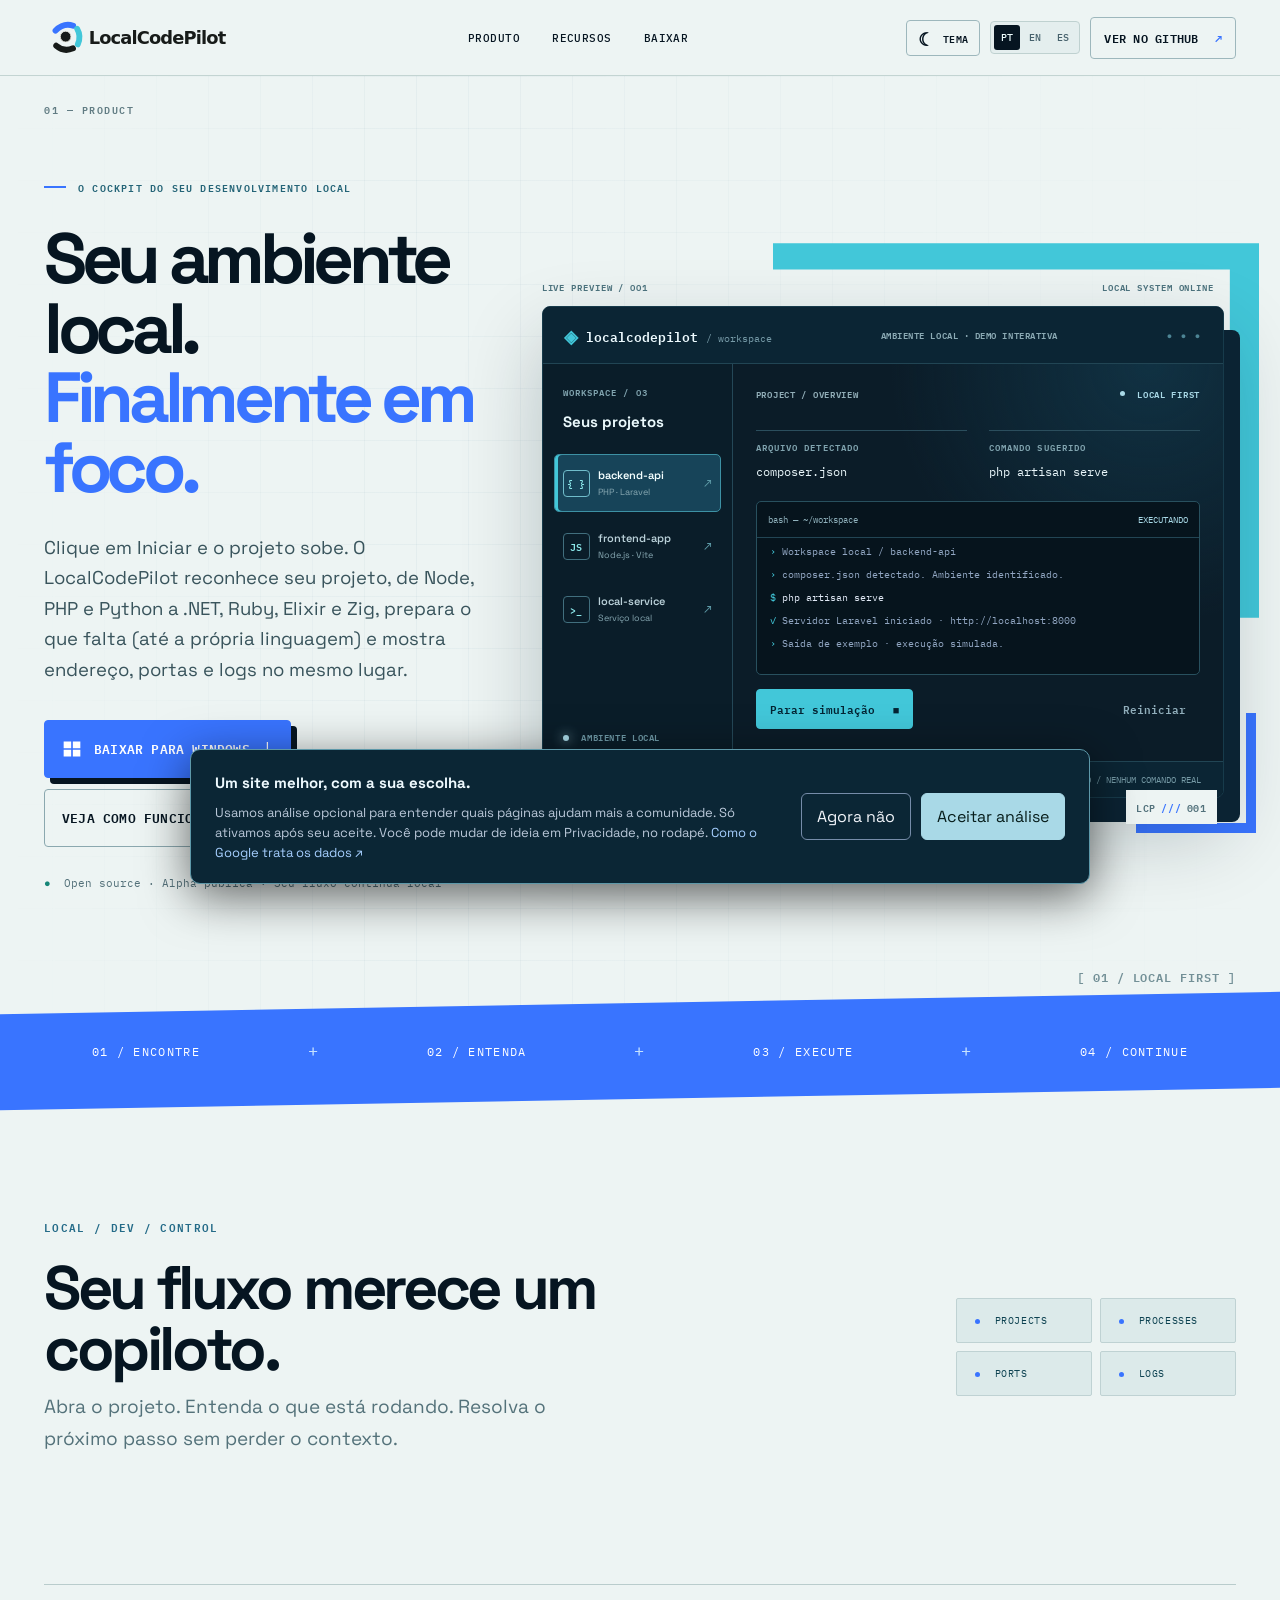
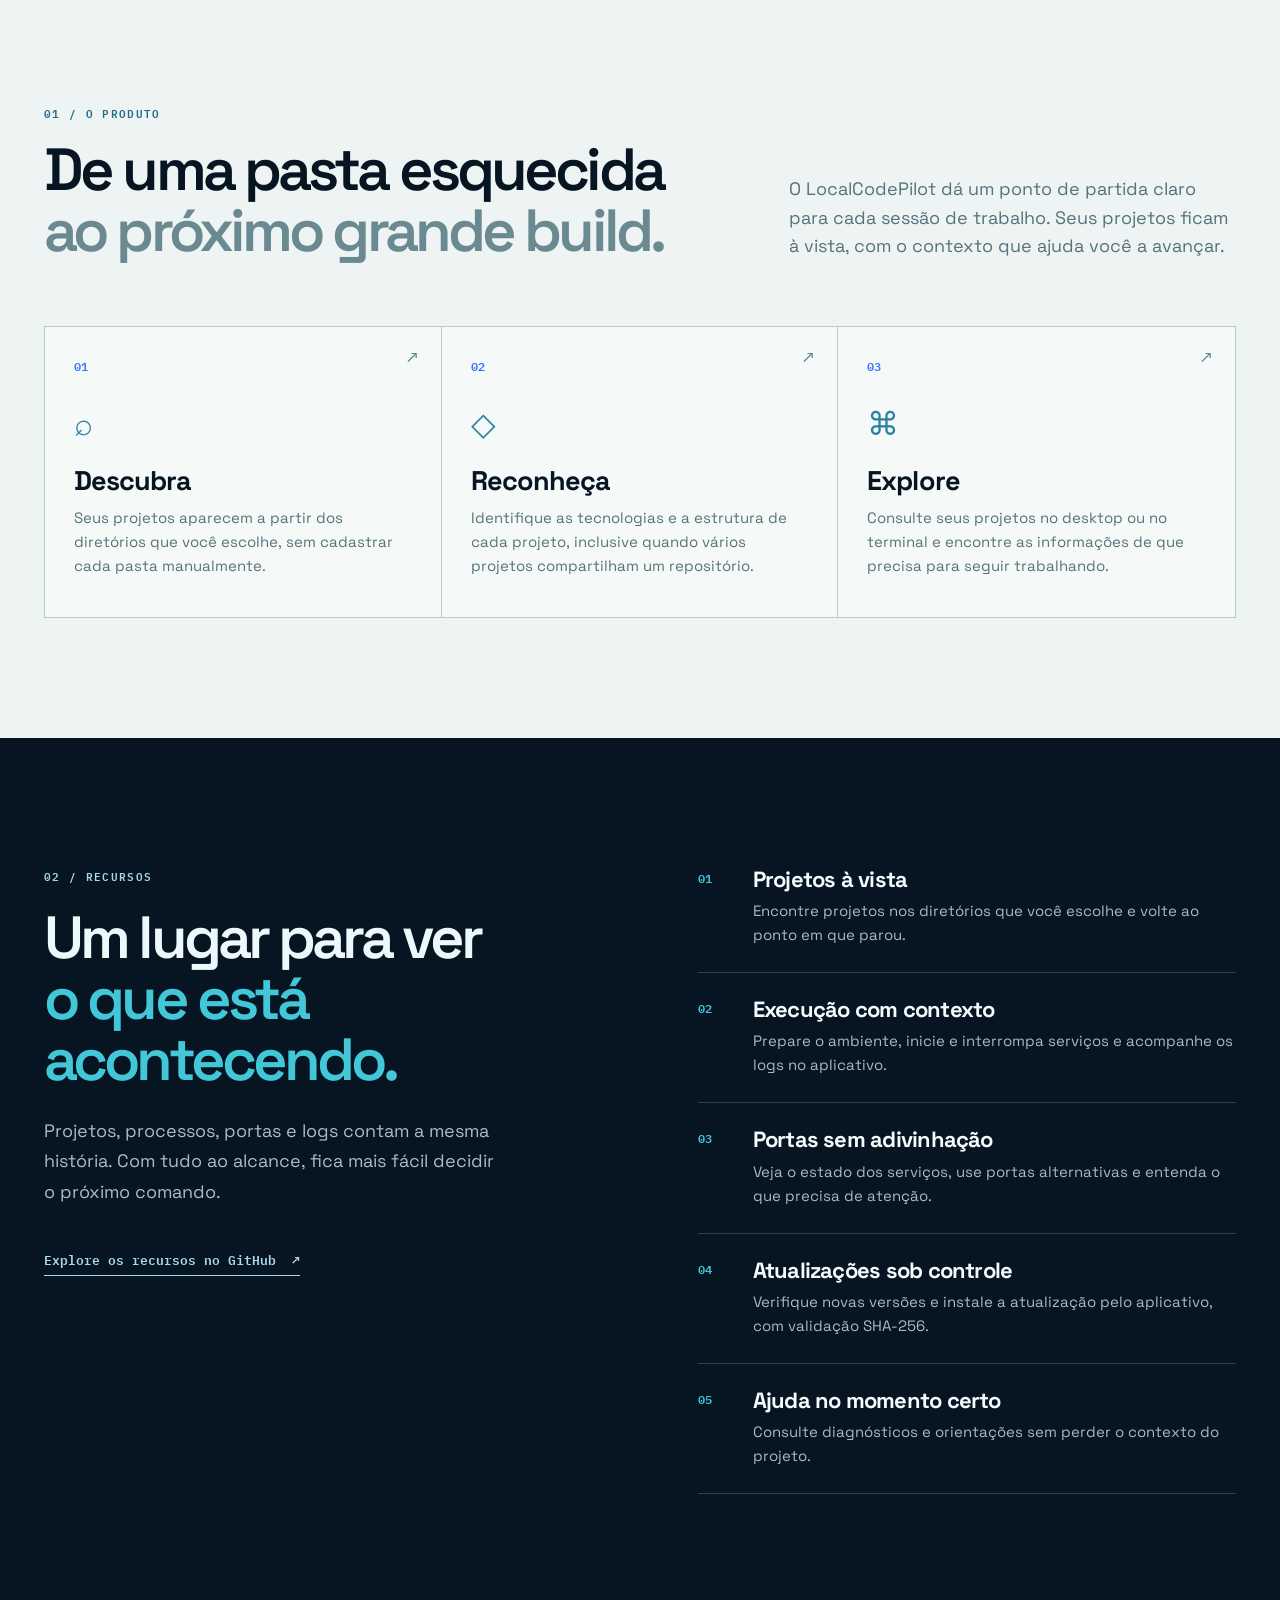
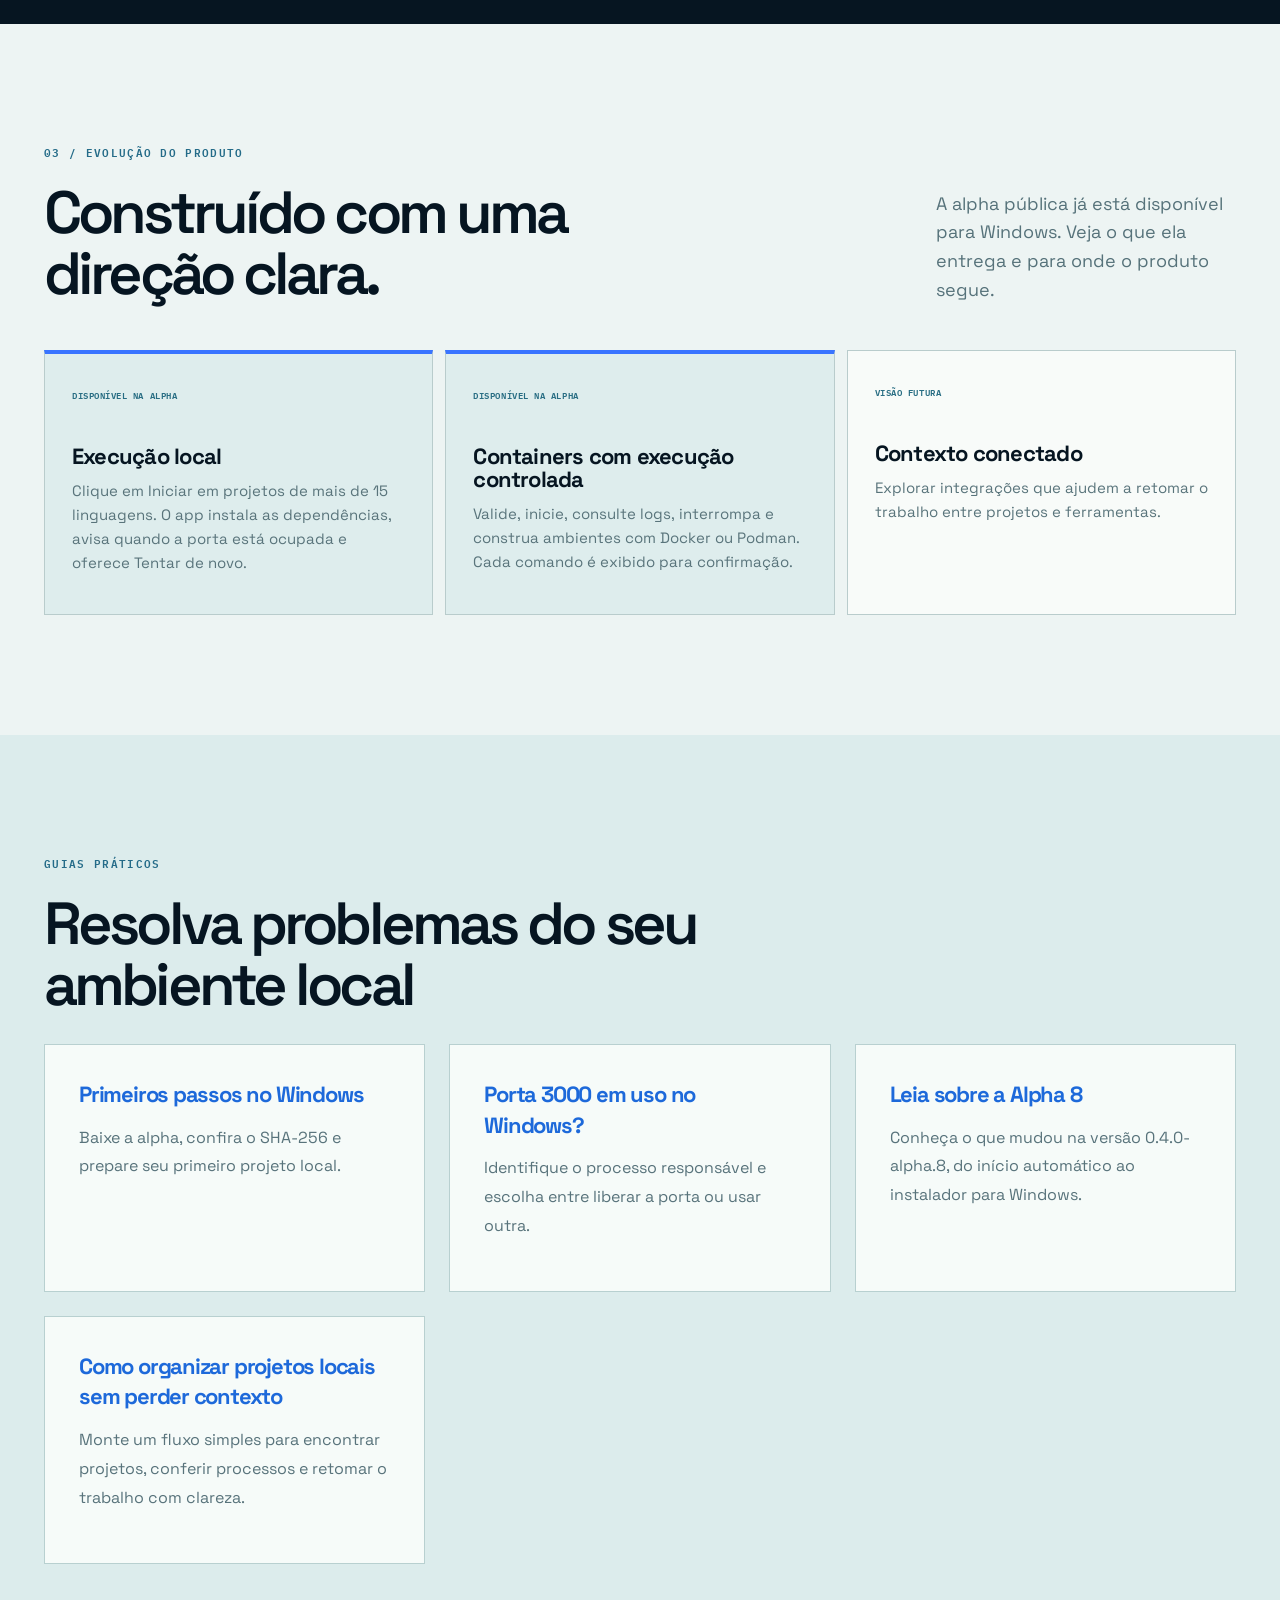
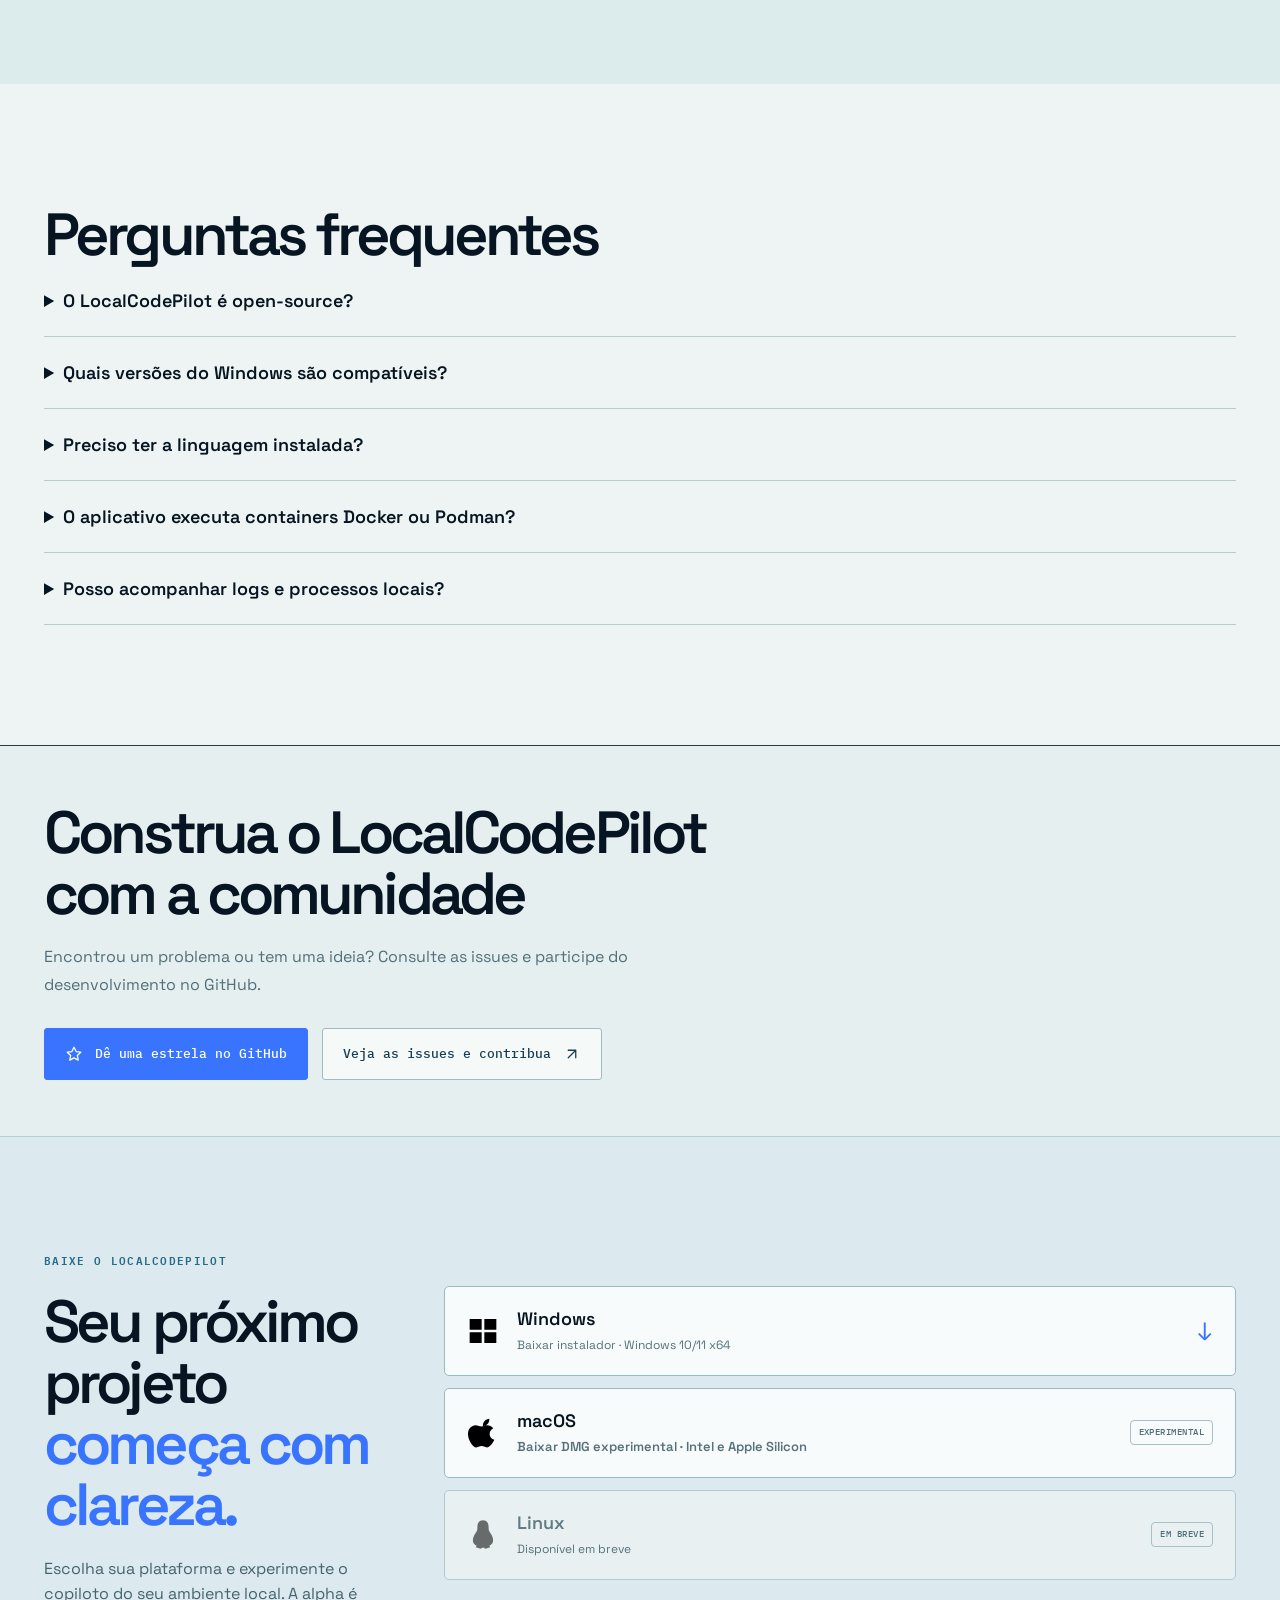
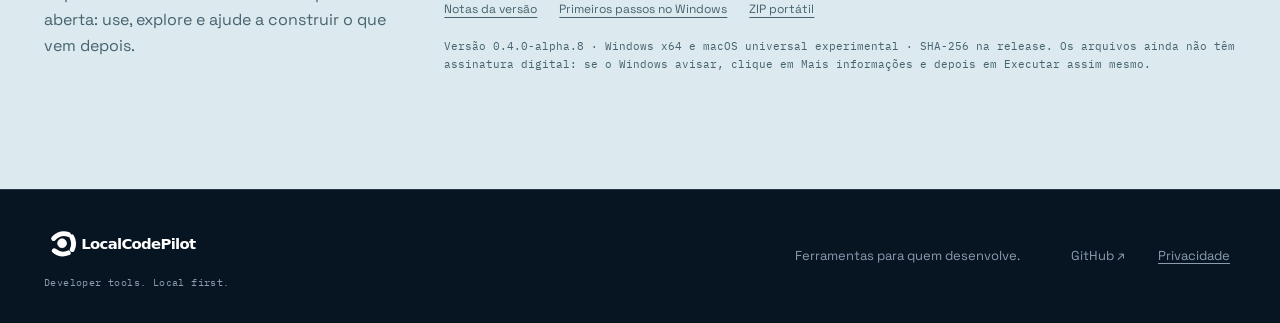
==== index.html @ 9e9f08c1 "Atualiza links da Alpha 8 no site" ====
<!doctype html>
<html lang="pt-BR">
<head>
  <meta charset="utf-8">
  <meta http-equiv="Content-Security-Policy" content="base-uri 'none'; object-src 'none'; frame-src 'none'; form-action 'none'; connect-src 'self' https://www.google-analytics.com https://region1.google-analytics.com https://www.googletagmanager.com">
  <meta name="referrer" content="no-referrer">
  <meta name="viewport" content="width=device-width, initial-scale=1">
  <meta name="theme-color" content="#eaf2f2">
  <meta name="description" content="LocalCodePilot organiza projetos, processos, portas e logs do seu ambiente de desenvolvimento local. Conheça a ferramenta open source e baixe para Windows.">
  <title>LocalCodePilot | Projetos, processos e portas no Windows</title>
  <meta property="og:type" content="website">
  <meta property="og:site_name" content="LocalCodePilot">
  <meta property="og:url" content="https://localcodepilot.com.br/">
  <meta property="og:locale" content="pt_BR">
  <meta property="og:title" content="LocalCodePilot | Projetos, processos e portas no Windows">
  <meta property="og:description" content="LocalCodePilot organiza projetos, processos, portas e logs do seu ambiente de desenvolvimento local. Conheça a ferramenta open source e baixe para Windows.">
  <meta name="twitter:card" content="summary">
  <meta name="twitter:title" content="LocalCodePilot | Projetos, processos e portas no Windows">
  <meta name="twitter:description" content="LocalCodePilot organiza projetos, processos, portas e logs do seu ambiente de desenvolvimento local. Conheça a ferramenta open source e baixe para Windows.">
  <link rel="canonical" href="https://localcodepilot.com.br/">
  <link rel="alternate" hreflang="pt-BR" href="https://localcodepilot.com.br/">
  <link rel="alternate" hreflang="en" href="https://localcodepilot.com.br/en/">
  <link rel="alternate" hreflang="es" href="https://localcodepilot.com.br/es/">
  <link rel="alternate" hreflang="x-default" href="https://localcodepilot.com.br/">
  <link rel="icon" href="icon.svg" type="image/svg+xml">
  <script src="theme.js"></script>
  <link rel="stylesheet" href="styles.css">
  <link rel="stylesheet" href="experience.css">
  <script type="application/ld+json">{"@context":"https://schema.org","@type":"SoftwareApplication","name":"LocalCodePilot","url":"https://localcodepilot.com.br/","applicationCategory":"DeveloperApplication","operatingSystem":"Windows 10, Windows 11, macOS (experimental)","softwareVersion":"0.4.0-alpha.8","downloadUrl":"https://github.com/cjulio1993/LocalCodePilot/releases/tag/v0.4.0-alpha.8","description":"Aplicativo open source para organizar projetos, processos, portas e logs no ambiente local.","offers":{"@type":"Offer","price":"0","priceCurrency":"BRL"}}</script>
  <script src="navigation.js" defer></script>
  <script src="demo.js" defer></script>
  <script src="analytics.js" defer></script>
</head>
<body>
  <a class="skip" href="#conteudo">Pular para o conteúdo</a>
  <header class="site-header">
    <div class="wrap header-inner">
      <a class="brand" href="#inicio" aria-label="LocalCodePilot, início"><img src="logo.svg" alt="LocalCodePilot"></a>
      <nav aria-label="Navegação principal"><a href="#como-funciona">Produto</a><a href="#recursos">Recursos</a><a href="#comecar">Baixar</a></nav>
      <div class="header-actions">
        <button class="theme-toggle" id="theme-toggle" type="button" aria-label="Ativar tema escuro" aria-pressed="false"><span class="theme-icon" aria-hidden="true">◐</span><span class="theme-text">Tema</span></button>
        <div class="language-switch" role="group" aria-label="Idioma">
          <a href="./" lang="pt-BR" hreflang="pt-BR" aria-label="Português" aria-current="page">PT</a>
          <a href="en/" lang="en" hreflang="en" aria-label="English">EN</a>
          <a href="es/" lang="es" hreflang="es" aria-label="Español">ES</a>
        </div>
        <a class="header-github" href="https://github.com/cjulio1993/LocalCodePilot" target="_blank" rel="noopener noreferrer">Ver no GitHub <span aria-hidden="true">↗</span></a>
      </div>
    </div>
  </header>
  <main id="conteudo">
    <section class="hero wrap" id="inicio" aria-labelledby="hero-title">
      <div class="hero-copy">
        <div class="eyebrow"><span class="eyebrow-line"></span> O COCKPIT DO SEU DESENVOLVIMENTO LOCAL</div>
        <h1 id="hero-title">Seu ambiente local.<br><em>Finalmente em foco.</em></h1>
        <p class="lead">Clique em Iniciar e o projeto sobe. O LocalCodePilot reconhece seu projeto, de Node, PHP e Python a .NET, Ruby, Elixir e Zig, prepara o que falta (até a própria linguagem) e mostra endereço, portas e logs no mesmo lugar.</p>
        <div class="hero-actions"><a class="button primary platform-download" href="https://github.com/cjulio1993/LocalCodePilot/releases/download/v0.4.0-alpha.8/LocalCodePilot-0.4.0-alpha.8-windows-x64-setup.exe" target="_blank" rel="noopener noreferrer"><img src="windows.svg" alt="" width="20" height="20"><span>Baixar para Windows</span><span aria-hidden="true">↓</span></a><a class="button secondary" href="#como-funciona">Veja como funciona <span aria-hidden="true">↓</span></a></div>
        <p class="hero-note"><span aria-hidden="true">●</span> Open source · Alpha pública · Seu fluxo continua local</p>
      </div>
      <div class="product-stage">
        <div class="stage-label" aria-hidden="true"><span>LIVE PREVIEW / 001</span><span>LOCAL SYSTEM ONLINE</span></div>
        <div class="product-window" aria-label="Demonstração interativa do fluxo de projetos">
          <div class="window-top"><span class="window-mark"><span>◈</span> localcodepilot <small>/ workspace</small></span><span class="window-caption">AMBIENTE LOCAL · DEMO INTERATIVA</span><span class="window-controls" aria-hidden="true">● ● ●</span></div>
          <div class="demo-body">
            <div class="demo-sidebar">
              <div class="demo-sidebar-title"><span class="demo-label">WORKSPACE / 03</span><strong>Seus projetos</strong></div>
              <div class="demo-projects" role="group" aria-label="Projetos de exemplo">
                <button class="demo-project active" type="button" data-project="laravel" aria-pressed="true"><span class="project-icon">{ }</span><span>backend-api<small>PHP · Laravel</small></span><span class="project-chevron" aria-hidden="true">↗</span></button>
                <button class="demo-project" type="button" data-project="node" aria-pressed="false"><span class="project-icon">JS</span><span>frontend-app<small>Node.js · Vite</small></span><span class="project-chevron" aria-hidden="true">↗</span></button>
                <button class="demo-project" type="button" data-project="service" aria-pressed="false"><span class="project-icon">&gt;_</span><span>local-service<small>Serviço local</small></span><span class="project-chevron" aria-hidden="true">↗</span></button>
              </div>
              <div class="demo-sidebar-footer"><span class="pulse"></span> AMBIENTE LOCAL</div>
            </div>
            <div class="demo-main">
              <div class="demo-main-head"><span>PROJECT / OVERVIEW</span><span class="demo-live"><i></i> LOCAL FIRST</span></div>
              <div class="demo-info"><div><span class="demo-label">ARQUIVO DETECTADO</span><strong id="demo-manifest">composer.json</strong></div><div><span class="demo-label">COMANDO SUGERIDO</span><code id="demo-command">php artisan serve</code></div></div>
              <div class="demo-console"><div class="console-head"><span>bash — ~/workspace</span><span id="demo-state" class="state" role="status">PRONTO</span></div><div class="console-lines" id="demo-log" aria-live="polite"><p><span>&gt;</span> Projeto detectado. Pronto para iniciar.</p></div></div>
              <div class="demo-controls"><button type="button" id="demo-run" class="demo-run">Iniciar simulação <span aria-hidden="true">↗</span></button><button type="button" id="demo-reset" class="demo-reset">Reiniciar</button></div>
            </div>
          </div>
          <div class="terminal-footer"><span>Ambiente local</span><span>DEMO / NENHUM COMANDO REAL</span></div>
        </div>
        <div class="stage-corner" aria-hidden="true">LCP<span>///</span>001</div>
      </div>
      <div class="hero-index" aria-hidden="true">[ 01 / LOCAL FIRST ]</div>
    </section>
    <section class="signal-band" aria-label="Características principais"><div class="wrap signal-inner"><span>01 / ENCONTRE</span><b>+</b><span>02 / ENTENDA</span><b>+</b><span>03 / EXECUTE</span><b>+</b><span>04 / CONTINUE</span></div></section>
    <section class="diagnostic-band wrap" aria-labelledby="diagnostic-title"><div><p class="section-kicker">LOCAL / DEV / CONTROL</p><h2 id="diagnostic-title">Seu fluxo merece um copiloto.</h2><p>Abra o projeto. Entenda o que está rodando. Resolva o próximo passo sem perder o contexto.</p></div><div class="diagnostic-chips" aria-hidden="true"><span><i></i> PROJECTS</span><span><i></i> PROCESSES</span><span><i></i> PORTS</span><span><i></i> LOGS</span></div></section>
    <section class="section wrap" id="como-funciona"><div class="section-intro"><p class="section-kicker">01 / O PRODUTO</p><h2>De uma pasta esquecida<br><span>ao próximo grande build.</span></h2><p>O LocalCodePilot dá um ponto de partida claro para cada sessão de trabalho. Seus projetos ficam à vista, com o contexto que ajuda você a avançar.</p></div>
      <div class="steps"><article><span class="step-no">01</span><div class="step-icon">⌕</div><h3>Descubra</h3><p>Seus projetos aparecem a partir dos diretórios que você escolhe, sem cadastrar cada pasta manualmente.</p></article><article><span class="step-no">02</span><div class="step-icon">◇</div><h3>Reconheça</h3><p>Identifique as tecnologias e a estrutura de cada projeto, inclusive quando vários projetos compartilham um repositório.</p></article><article><span class="step-no">03</span><div class="step-icon">⌘</div><h3>Explore</h3><p>Consulte seus projetos no desktop ou no terminal e encontre as informações de que precisa para seguir trabalhando.</p></article></div>
    </section>
    <section class="feature-section" id="recursos"><div class="wrap feature-grid"><div><p class="section-kicker">02 / RECURSOS</p><h2>Um lugar para ver<br><span>o que está acontecendo.</span></h2><p class="feature-lead">Projetos, processos, portas e logs contam a mesma história. Com tudo ao alcance, fica mais fácil decidir o próximo comando.</p><a class="text-link" href="https://github.com/cjulio1993/LocalCodePilot#linguagens-e-projetos" target="_blank" rel="noopener noreferrer">Explore os recursos no GitHub <span>↗</span></a></div><div class="feature-list"><div><span>01</span><div><h3>Projetos à vista</h3><p>Encontre projetos nos diretórios que você escolhe e volte ao ponto em que parou.</p></div></div><div><span>02</span><div><h3>Execução com contexto</h3><p>Prepare o ambiente, inicie e interrompa serviços e acompanhe os logs no aplicativo.</p></div></div><div><span>03</span><div><h3>Portas sem adivinhação</h3><p>Veja o estado dos serviços, use portas alternativas e entenda o que precisa de atenção.</p></div></div><div><span>04</span><div><h3>Atualizações sob controle</h3><p>Verifique novas versões e instale a atualização pelo aplicativo, com validação SHA-256.</p></div></div><div><span>05</span><div><h3>Ajuda no momento certo</h3><p>Consulte diagnósticos e orientações sem perder o contexto do projeto.</p></div></div></div></div></section>
    <section class="roadmap wrap"><p class="section-kicker">03 / EVOLUÇÃO DO PRODUTO</p><div class="roadmap-head"><h2>Construído com uma direção clara.</h2><p>A alpha pública já está disponível para Windows. Veja o que ela entrega e para onde o produto segue.</p></div><div class="roadmap-grid"><div class="roadmap-card now"><span class="badge">DISPONÍVEL NA ALPHA</span><h3>Execução local</h3><p>Clique em Iniciar em projetos de mais de 15 linguagens. O app instala as dependências, avisa quando a porta está ocupada e oferece Tentar de novo.</p></div><div class="roadmap-card now"><span class="badge">DISPONÍVEL NA ALPHA</span><h3>Containers com execução controlada</h3><p>Valide, inicie, consulte logs, interrompa e construa ambientes com Docker ou Podman. Cada comando é exibido para confirmação.</p></div><div class="roadmap-card"><span class="badge muted">VISÃO FUTURA</span><h3>Contexto conectado</h3><p>Explorar integrações que ajudem a retomar o trabalho entre projetos e ferramentas.</p></div></div></section>
    <section class="section wrap seo-guides" id="guias" aria-labelledby="guides-title">
      <p class="section-kicker">GUIAS PRÁTICOS</p><h2 id="guides-title">Resolva problemas do seu ambiente local</h2>
      <div class="guide-grid">
        <article><h3><a href="docs/primeiros-passos/">Primeiros passos no Windows</a></h3><p>Baixe a alpha, confira o SHA-256 e prepare seu primeiro projeto local.</p></article>
        <article><h3><a href="blog/porta-em-uso-windows/">Porta 3000 em uso no Windows?</a></h3><p>Identifique o processo responsável e escolha entre liberar a porta ou usar outra.</p></article>
        <article><h3><a href="https://jcesar.dev.br/pt-br/blog/localcodepilot-alpha-8/" target="_blank" rel="noopener noreferrer">Leia sobre a Alpha 8</a></h3><p>Conheça o que mudou na versão 0.4.0-alpha.8, do início automático ao instalador para Windows.</p></article>
        <article><h3><a href="blog/organizar-projetos-locais/">Como organizar projetos locais sem perder contexto</a></h3><p>Monte um fluxo simples para encontrar projetos, conferir processos e retomar o trabalho com clareza.</p></article>
      </div>
    </section>
    <section class="section wrap faq" id="perguntas" aria-labelledby="faq-title"><h2 id="faq-title">Perguntas frequentes</h2>
      <details><summary>O LocalCodePilot é open-source?</summary><p>Sim. O código está disponível no GitHub para consulta e contribuição. Consulte a licença do repositório para os termos de uso.</p></details>
      <details><summary>Quais versões do Windows são compatíveis?</summary><p>A alpha pública está disponível para Windows 10 e 11 x64. Um DMG universal experimental também está disponível para Macs Intel e Apple Silicon; Linux permanece fora desta publicação.</p></details>
      <details><summary>Preciso ter a linguagem instalada?</summary><p>Nem sempre. Quando falta a linguagem, o cartão do projeto mostra Preparar ambiente, que instala pelo winget depois da sua confirmação. A instalação foi validada com Clojure, Haskell e Zig; para as demais linguagens, ela ainda está em validação.</p></details>
      <details><summary>O aplicativo executa containers Docker ou Podman?</summary><p>Sim. A Alpha 8 executa operações de Compose com Docker ou Podman depois de mostrar o comando e pedir confirmação, e protege um projeto de mexer nos containers de outro. O motor precisa estar instalado e em execução.</p></details>
      <details><summary>Posso acompanhar logs e processos locais?</summary><p>Sim. A alpha permite iniciar e interromper serviços compatíveis, acompanhar logs e trabalhar com portas alternativas. A compatibilidade depende da tecnologia e dos requisitos do projeto.</p></details>
    </section>
    <section class="section wrap community" id="comunidade">
      <div class="community-copy"><h2>Construa o LocalCodePilot com a comunidade</h2><p>Encontrou um problema ou tem uma ideia? Consulte as issues e participe do desenvolvimento no GitHub.</p></div>
      <div class="community-actions">
        <a class="community-action community-star" href="https://github.com/cjulio1993/LocalCodePilot" target="_blank" rel="noopener noreferrer"><svg aria-hidden="true" width="18" height="18" viewBox="0 0 24 24" fill="none" stroke="currentColor" stroke-width="1.7" stroke-linejoin="round"><path d="m12 3 2.8 5.7 6.2.9-4.5 4.4 1.1 6.2-5.6-3-5.6 3 1.1-6.2L3 9.6l6.2-.9Z"/></svg><span>Dê uma estrela no GitHub</span></a>
        <a class="community-action community-contribute" href="https://github.com/cjulio1993/LocalCodePilot/issues" target="_blank" rel="noopener noreferrer"><span>Veja as issues e contribua</span><svg aria-hidden="true" width="18" height="18" viewBox="0 0 24 24" fill="none" stroke="currentColor" stroke-width="1.7" stroke-linecap="round" stroke-linejoin="round"><path d="M7 17 17 7M7 7h10v10"/></svg></a>
      </div>
    </section>
    <section class="cta-section" id="comecar"><div class="wrap cta-inner"><div><p class="section-kicker">BAIXE O LOCALCODEPILOT</p><h2>Seu próximo projeto<br><em>começa com clareza.</em></h2><p>Escolha sua plataforma e experimente o copiloto do seu ambiente local. A alpha é aberta: use, explore e ajude a construir o que vem depois.</p></div><div class="cta-links platform-downloads">
      <a class="platform-card platform-available" href="https://github.com/cjulio1993/LocalCodePilot/releases/download/v0.4.0-alpha.8/LocalCodePilot-0.4.0-alpha.8-windows-x64-setup.exe" target="_blank" rel="noopener noreferrer"><img src="windows.svg" alt="" width="32" height="32"><span class="platform-copy"><strong>Windows</strong><span>Baixar instalador · Windows 10/11 x64</span></span><span class="platform-arrow" aria-hidden="true">↓</span></a>
      <a class="platform-card platform-available platform-download" href="https://github.com/cjulio1993/LocalCodePilot/releases/download/v0.4.0-alpha.8/LocalCodePilot-0.4.0-alpha.8-macos-universal.dmg" target="_blank" rel="noopener noreferrer"><img src="macos.svg" alt="" width="32" height="32"><span class="platform-copy"><strong>macOS</strong><span>Baixar DMG experimental · Intel e Apple Silicon</span></span><span class="platform-badge">EXPERIMENTAL</span></a>
      <div class="platform-card platform-soon"><img src="linux.svg" alt="" width="32" height="32"><span class="platform-copy"><strong>Linux</strong><span>Disponível em breve</span></span><span class="platform-badge">EM BREVE</span></div>
      <div class="download-details"><a href="https://github.com/cjulio1993/LocalCodePilot/releases/tag/v0.4.0-alpha.8" target="_blank" rel="noopener noreferrer">Notas da versão</a><a href="docs/primeiros-passos/">Primeiros passos no Windows</a><a href="https://github.com/cjulio1993/LocalCodePilot/releases/download/v0.4.0-alpha.8/LocalCodePilot-0.4.0-alpha.8-windows-x64.zip" target="_blank" rel="noopener noreferrer">ZIP portátil</a></div>
      <small>Versão 0.4.0-alpha.8 · Windows x64 e macOS universal experimental · SHA-256 na release. Os arquivos ainda não têm assinatura digital: se o Windows avisar, clique em Mais informações e depois em Executar assim mesmo.</small></div></div></section>
  </main>
  <footer class="site-footer"><div class="wrap footer-inner"><div class="footer-brand"><img src="logo.svg" alt="LocalCodePilot"><p>Developer tools. Local first.</p></div><p class="footer-mission">Ferramentas para quem desenvolve.</p><a href="https://github.com/cjulio1993/LocalCodePilot" target="_blank" rel="noopener noreferrer">GitHub ↗</a><button class="privacy-link" id="privacy-settings" type="button">Privacidade</button></div></footer>
  <aside class="privacy-banner" id="privacy-banner" aria-label="Preferências de privacidade" hidden>
    <div class="privacy-copy"><strong>Um site melhor, com a sua escolha.</strong><p>Usamos análise opcional para entender quais páginas ajudam mais a comunidade. Só ativamos após seu aceite. Você pode mudar de ideia em Privacidade, no rodapé. <a href="https://policies.google.com/privacy" target="_blank" rel="noopener noreferrer">Como o Google trata os dados ↗</a></p></div>
    <div class="privacy-actions"><button id="privacy-decline" type="button">Agora não</button><button id="privacy-accept" type="button">Aceitar análise</button></div>
  </aside>
</body>
</html>
---- styles.css ----
@import url('https://fonts.googleapis.com/css2?family=IBM+Plex+Mono:wght@400;500;600;700&family=Space+Grotesk:wght@400;500;600;700&display=swap');
:root{--bg:#090c11;--surface:#10151e;--surface2:#171e29;--ink:#edf1f7;--muted:#929eaf;--line:#283140;--signal:#91b4e8;--signal-dark:#101722}*{box-sizing:border-box}html{scroll-behavior:smooth}body{margin:0;background:var(--bg);color:var(--ink);font:400 16px/1.6 'Space Grotesk',Arial,sans-serif}a{color:inherit;text-decoration:none}button{font:inherit;cursor:pointer}a,button{transition:color .2s,background .2s,border .2s,transform .2s}a:focus-visible,button:focus-visible{outline:2px solid var(--signal);outline-offset:4px}img{display:block;max-width:100%}h1,h2,h3,p{margin-top:0}.wrap{width:min(1260px,calc(100% - 72px));margin-inline:auto}.skip{position:absolute;top:-80px;left:16px;background:var(--signal);color:#10150d;padding:8px;z-index:9}.skip:focus{top:8px}.site-header{border-bottom:1px solid var(--line);height:82px;background:#0b0f16}.header-inner{height:100%;display:flex;align-items:center;justify-content:space-between;gap:30px}.brand img{width:210px;filter:brightness(0) invert(1)}.site-header nav{display:flex;gap:32px;font:500 13px 'IBM Plex Mono',monospace}.site-header nav a:hover,.header-github:hover,.text-link:hover{color:var(--signal)}.header-github{font:600 12px 'IBM Plex Mono',monospace;border:1px solid #333e50;padding:10px 13px;white-space:nowrap}.header-github span{margin-left:9px;color:var(--signal)}.hero{display:grid;grid-template-columns:.93fr 1.07fr;gap:60px;align-items:center;min-height:650px;padding-top:87px;padding-bottom:98px;position:relative}.hero:before{content:'';position:absolute;inset:0;z-index:-1;pointer-events:none;background-image:linear-gradient(#8ca9d009 1px,transparent 1px),linear-gradient(90deg,#8ca9d009 1px,transparent 1px);background-size:36px 36px;mask-image:linear-gradient(90deg,black,transparent 80%)}.eyebrow,.section-kicker,.hero-index,.demo-label{font:600 12px/1.4 'IBM Plex Mono',monospace;letter-spacing:.08em}.eyebrow{color:var(--signal);display:flex;align-items:center;gap:12px;margin-bottom:25px}.eyebrow-line{width:25px;height:2px;background:var(--signal)}h1,h2,h3{line-height:1.05;letter-spacing:-.055em}h1{font-size:clamp(54px,6.2vw,96px);font-weight:700;max-width:640px;margin-bottom:26px}h1 em,.cta-inner h2 em{font-style:normal;color:var(--signal)}.lead{color:#a3afbf;max-width:520px;font-size:19px;line-height:1.6;margin-bottom:32px}.hero-actions{display:flex;gap:11px;flex-wrap:wrap}.button{min-height:54px;display:inline-flex;align-items:center;justify-content:space-between;gap:21px;padding:0 17px;border:1px solid #303c4e;font:600 13px 'IBM Plex Mono',monospace}.button span{font-size:18px;font-weight:400}.button:hover{transform:translateY(-2px)}.button.primary{background:var(--signal);color:#111a29;border-color:var(--signal)}.button.primary:hover{background:#b7cef0}.button.secondary:hover{border-color:var(--signal);color:var(--signal)}.hero-note{font:400 12px/1.5 'IBM Plex Mono',monospace;color:#8390a2;margin:19px 0 0}.hero-note span{color:var(--signal);margin-right:6px}.hero-index{position:absolute;bottom:26px;right:0;color:#65758b}.product-window{min-width:0;background:#10151e;border:1px solid #344158;box-shadow:10px 10px 0 #141d2c,0 0 70px #91b4e810}.window-top{height:45px;display:flex;align-items:center;justify-content:space-between;padding:0 18px;background:#151c27;border-bottom:1px solid #293446;font:600 10px 'IBM Plex Mono',monospace}.window-mark{font-size:13px}.window-mark span{color:var(--signal)}.window-caption{color:#8796ab}.window-controls{letter-spacing:.2em;font-size:9px;color:#59697e}.demo-body{padding:23px}.demo-label{display:block;font-size:10px;color:#8d9bb0;margin-bottom:10px}.demo-projects{display:grid;grid-template-columns:repeat(3,1fr);gap:6px;margin-bottom:24px}.demo-project{display:flex;align-items:center;gap:8px;min-width:0;min-height:63px;padding:8px;text-align:left;background:#141c28;color:#b5c0d0;border:1px solid #293549;font-size:12px;font-weight:600}.demo-project:hover{background:#1d2a3e}.demo-project.active{background:#91b4e8;color:#dce8fa;border-color:#91b4e8}.demo-project small{display:block;font-size:10px;color:#8798ae;font-weight:400}.demo-project.active small{color:#a7bad6}.project-icon{width:27px;height:27px;flex:none;display:grid;place-items:center;border:1px solid #3c4b61;font:600 10px 'IBM Plex Mono',monospace}.demo-project.active .project-icon{border-color:#4f6a91}.demo-info{display:grid;grid-template-columns:1fr 1fr;gap:15px;margin-bottom:20px}.demo-info>div{border-top:1px solid #2b3648;padding-top:10px;min-width:0}.demo-info strong,.demo-info code{display:block;color:#d9e4f4;font:600 14px 'IBM Plex Mono',monospace;overflow-wrap:anywhere}.demo-console{border:1px solid #293549;background:#090d14;min-height:142px}.console-head{height:34px;padding:0 11px;border-bottom:1px solid #263245;display:flex;align-items:center;justify-content:space-between;color:#8698b2;font:600 10px 'IBM Plex Mono',monospace}.state{color:#9aacc4}.state.is-starting{color:#c6b58f}.state.is-running{color:var(--signal)}.console-lines{padding:9px 12px;height:108px;overflow:auto;font:400 11px/1.5 'IBM Plex Mono',monospace}.console-lines p{margin:0 0 5px;color:#b4c3d9}.console-lines span{color:var(--signal)}.demo-controls{display:flex;gap:9px;margin-top:13px}.demo-run,.demo-reset{min-height:40px;padding:0 13px;border:1px solid var(--signal);font:600 11px 'IBM Plex Mono',monospace}.demo-run{display:flex;align-items:center;gap:18px;background:var(--signal);color:#121b29}.demo-run:hover{background:#b7cef0}.demo-reset{background:none;color:#b9c7dc;border-color:#34445a}.demo-reset:hover{border-color:var(--signal)}.signal-band{border-block:1px solid #283446;background:var(--signal);color:#9eaec3}.signal-inner{min-height:70px;display:flex;align-items:center;justify-content:space-around;gap:12px;font:700 14px 'IBM Plex Mono',monospace;letter-spacing:.02em}.signal-inner b{font-weight:400;font-size:17px}.section{padding-block:110px}.section-intro{display:grid;grid-template-columns:1.2fr .8fr;gap:30px 75px;align-items:end}.section-kicker{color:var(--signal);margin-bottom:23px}.section-intro .section-kicker{grid-column:1/-1;margin-bottom:-12px}.section h2,.feature-grid h2,.roadmap h2,.cta-inner h2{font-size:clamp(39px,4.4vw,62px);font-weight:600;margin-bottom:0}.section h2 span,.feature-grid h2 span{color:#738299}.section-intro>p:last-child,.roadmap-head>p{color:var(--muted);font-size:18px;margin:0}.steps{display:grid;grid-template-columns:repeat(3,1fr);gap:25px;margin-top:60px}.steps article{padding:17px 0 0;border-top:1px solid #2a3649}.step-no{font:600 12px 'IBM Plex Mono',monospace;color:var(--signal)}.step-icon{margin:23px 0;color:var(--signal);font:500 32px 'IBM Plex Mono',monospace}.steps h3,.feature-list h3,.roadmap-card h3{font-size:24px;margin-bottom:11px}.steps p,.feature-list p,.roadmap-card p{margin-bottom:0;color:#929eaf}.feature-section{background:#0e131c;border-block:1px solid #232e3f;padding:105px 0}.feature-grid{display:grid;grid-template-columns:1fr 1fr;gap:110px}.feature-grid h2{margin-bottom:25px}.feature-lead{font-size:18px;color:var(--muted);max-width:450px}.text-link{display:inline-block;color:var(--signal);margin-top:24px;border-bottom:1px solid var(--signal);padding-bottom:4px;font:600 13px 'IBM Plex Mono',monospace}.text-link span{margin-left:8px}.feature-list>div{display:grid;grid-template-columns:46px 1fr;padding:20px 0 23px;border-bottom:1px solid #2a3649}.feature-list>div:first-child{padding-top:0}.feature-list>div>span{color:var(--signal);font:600 12px 'IBM Plex Mono',monospace}.feature-list h3{font-size:21px;margin-bottom:8px}.feature-list p{font-size:15px}.feature-list code{color:#aec6e7;background:#1c293c;padding:2px 4px;font:500 13px 'IBM Plex Mono',monospace}.roadmap{padding-block:108px}.roadmap-head{display:flex;align-items:end;justify-content:space-between;gap:45px}.roadmap-head h2{max-width:640px}.roadmap-head p{max-width:300px}.roadmap-grid{display:grid;grid-template-columns:repeat(3,1fr);gap:14px;margin-top:45px}.roadmap-card{padding:27px;min-height:244px;border:1px solid #29364a;background:#10151e}.roadmap-card.now{background:#141f30;border-color:var(--signal)}.badge{display:inline-block;color:#97a9c2;font:600 11px 'IBM Plex Mono',monospace;letter-spacing:.06em;margin-bottom:42px}.now .badge{color:var(--signal)}.roadmap-card h3{font-size:22px}.roadmap-card p{font-size:15px}.cta-section{background:#101824;border-block:1px solid #2b3a50;padding:95px 0}.cta-inner{display:flex;align-items:end;justify-content:space-between;gap:50px}.cta-inner h2{margin-bottom:20px}.cta-inner p:not(.section-kicker){color:#a1afc2;max-width:440px}.cta-links{width:310px;display:flex;flex-direction:column;gap:10px}.cta-links .button{width:100%}.cta-links small{color:#8f9fb6;font:400 12px/1.5 'IBM Plex Mono',monospace;margin-top:6px}.site-footer{padding:34px 0;background:#080b10}.footer-inner{display:flex;align-items:center;gap:27px;font-size:13px;color:#8c9bb0}.footer-inner img{width:172px;filter:brightness(0) invert(1)}.footer-inner p{margin:0}.footer-inner a{margin-left:auto}.footer-inner a:hover{color:var(--signal)}@media(max-width:1050px){.hero{grid-template-columns:1fr;gap:52px;min-height:0}.product-window{max-width:720px}.feature-grid{gap:52px}.section-intro{gap:35px}}@media(max-width:700px){.wrap{width:min(100% - 36px,550px)}.site-header{height:70px}.brand img{width:178px}.site-header nav{display:none}.header-github{font-size:10px;padding:9px}.hero{padding-top:66px;padding-bottom:75px;gap:45px}.eyebrow{font-size:10px}.lead{font-size:17px}.hero-actions .button{width:100%}.hero-index{display:none}.product-window{box-shadow:5px 5px 0 #141d2c}.window-top{padding-inline:11px}.window-caption{font-size:8px}.window-controls{display:none}.demo-body{padding:12px}.demo-projects{gap:4px}.demo-project{padding:6px;gap:4px;font-size:10px}.project-icon{width:22px;height:22px;font-size:8px}.demo-project small{font-size:9px}.demo-info{gap:7px}.demo-info strong,.demo-info code{font-size:11px}.signal-inner{min-height:59px;gap:5px;font-size:9px}.signal-inner b{font-size:11px}.section{padding-block:78px}.section-intro,.steps,.feature-grid,.roadmap-grid{grid-template-columns:1fr}.section-intro .section-kicker{grid-column:auto}.section-intro>p:last-child{margin-top:10px}.steps{gap:30px;margin-top:44px}.step-icon{margin:16px 0}.feature-section{padding-block:75px}.feature-list{margin-top:18px}.roadmap{padding-block:80px}.roadmap-head,.cta-inner{display:block}.roadmap-head p{margin-top:22px}.roadmap-grid{margin-top:33px}.roadmap-card{min-height:0}.badge{margin-bottom:27px}.cta-section{padding-block:75px}.cta-links{width:100%;margin-top:35px}.footer-inner{flex-wrap:wrap;gap:12px}.footer-inner img{width:154px}.footer-inner p{width:100%;order:2}.footer-inner a{margin-left:auto}}@media(prefers-reduced-motion:reduce){html{scroll-behavior:auto}button,a{transition:none}}

/* Restrained workspace styling */
.header-actions{display:flex;align-items:center;gap:18px}
.language-switch{display:flex;gap:2px;padding:3px;border:1px solid #283140;border-radius:6px;flex-shrink:0}
.language-switch a{padding:6px 7px;border-radius:3px;color:#8d9bb0;font:500 10px 'IBM Plex Mono',monospace}
.language-switch a:hover{background:#182233;color:#edf1f7}
.language-switch a[aria-current="page"]{background:#24334a;color:#e0eafb}
@media(max-width:1150px){.site-header nav{gap:16px}.header-inner{gap:18px}.header-actions{gap:12px}}
@media(max-width:850px){.site-header nav{display:none}}
@media(max-width:480px){.header-actions>.header-github{display:none}.header-actions{gap:0}.header-inner{gap:10px}}
.footer-brand{display:flex;flex-direction:column;gap:12px}
.footer-brand p{font:400 10px 'IBM Plex Mono',monospace;letter-spacing:.04em;color:#8c9bb0}
.footer-inner .footer-mission{margin-left:auto;color:#8c9bb0}
.footer-inner>a{margin-left:24px}
.cta-inner h2{font-size:clamp(36px,4vw,56px)}
@media(max-width:700px){.footer-inner .footer-mission{margin-left:0;margin-top:12px}.footer-inner>a{margin-left:auto}.footer-brand p{width:auto;order:initial}}
.site-header{position:sticky;top:0;z-index:20;background:rgba(9,12,17,.97);backdrop-filter:blur(12px)}
html{scroll-padding-top:102px}
.skip{position:fixed;z-index:30}
@media(max-width:700px){html{scroll-padding-top:90px}}
.header-github,.button,.demo-run,.demo-reset{border-radius:6px}
.hero{gap:48px;min-height:710px}
.hero:before{inset:0 -20px;background-size:48px 48px;mask-image:linear-gradient(180deg,transparent,black 40%,transparent)}
h1{font-size:clamp(54px,5.8vw,84px);letter-spacing:-.065em;line-height:1.08}
h1 em{color:#9cabc1}
.eyebrow{font-size:10px;color:#9aacc5;letter-spacing:.12em}
.eyebrow-line{width:6px;height:6px;border-radius:50%;background:#91b4e8;box-shadow:0 0 12px #91b4e833}
.hero-note{font-size:10px;max-width:400px;line-height:1.8}
.product-window{border-radius:12px;overflow:hidden;box-shadow:0 24px 80px #0006,0 0 0 6px #ffffff02}
.window-top{height:48px;background:#151b25;padding-inline:16px;gap:12px}
.window-mark{font-size:11px;white-space:nowrap}
.window-caption{font-size:8px;letter-spacing:.06em}
.window-controls{white-space:nowrap;color:#4c5a6e}
.demo-body{padding:20px}
.demo-project{border-radius:6px;font-size:11px;transition:background .2s,border-color .2s}
.demo-project.active{background:#1d2d45;border-color:#526c91;color:#dce8fa}
.project-icon{border-radius:4px}
.demo-info strong,.demo-info code{font-size:12px;font-weight:400}
.demo-console{border-radius:6px;overflow:hidden}
.console-head{font-weight:400;font-size:9px;height:36px}
.console-lines{height:174px;padding:16px 13px;font-size:11px;line-height:1.8}
.console-lines p{overflow-wrap:anywhere}
.console-lines .terminal-command{color:#e2eaf7}
.console-lines .terminal-result{color:#91a6c2}
.console-lines .terminal-command.is-typing:after{content:'';display:inline-block;width:6px;height:12px;margin-left:3px;background:#9bbbe8;vertical-align:-2px;animation:cursor-blink 1s step-end infinite}
.console-prompt{color:#7897c0!important;margin-right:6px}
.demo-run{background:#202e43;color:#dce8fa;border-color:#435b7b}
.demo-run:hover{background:#2b3e59}
.demo-reset{border-color:transparent;color:#8f9fb6}
.demo-controls{align-items:center;justify-content:space-between}
.terminal-footer{display:flex;justify-content:space-between;gap:12px;margin-top:16px;padding-top:12px;border-top:1px solid #222e40;color:#71839d;font:400 9px 'IBM Plex Mono',monospace}
.terminal-footer span:first-child:before{content:'';display:inline-block;width:5px;height:5px;background:#89a8cb;border-radius:50%;margin-right:6px;vertical-align:1px}
.signal-band{background:#0e141e;border-color:#222d3e}
.signal-inner{min-height:76px;font-size:11px;font-weight:400;letter-spacing:.1em}
.signal-inner b{color:#43536a}
.steps article{padding:24px;border:1px solid #253043;border-radius:8px;background:linear-gradient(135deg,#121a26,#0d121b)}
.step-no{color:#7386a2}
.step-icon{color:#9fb9db}
.steps h3,.feature-list h3,.roadmap-card h3{letter-spacing:-.035em}
.roadmap-card{border-radius:8px}
.roadmap-card.now{border-color:#425a7b;background:linear-gradient(130deg,#172438,#101722)}
.badge{font-size:9px}
.cta-section{background:radial-gradient(ellipse at 80% 100%,#1c2b433d,transparent 60%),#0e141e;border-color:#283447}
.cta-inner h2 em{color:#9cabc1}
@keyframes cursor-blink{50%{opacity:0}}
@media(max-width:1050px){.hero{min-height:0}.product-window{width:100%;max-width:720px}}
@media(max-width:700px){.hero{gap:38px}.product-window{box-shadow:0 20px 45px #0004}.demo-body{padding:12px}.window-caption{font-size:7px}.window-mark{font-size:10px}.demo-project{font-size:10px}.demo-info strong,.demo-info code{font-size:10px}.signal-inner{font-size:8px;letter-spacing:0}.terminal-footer{font-size:8px}.header-inner{gap:10px}.brand img{width:160px}.header-github{padding:8px;font-size:9px}.steps article{padding:22px}}
@media(prefers-reduced-motion:reduce){.console-lines .terminal-command.is-typing:after{animation:none}.demo-project{transition:none}}

.privacy-link{border:0;background:none;color:inherit;font:inherit;text-decoration:underline;text-underline-offset:3px;cursor:pointer}
.privacy-link:hover,.privacy-banner a:hover{color:#d5e8ff}
.privacy-banner[hidden]{display:none}
.privacy-banner{position:fixed;z-index:100;bottom:16px;left:16px;right:16px;max-width:900px;margin:auto;display:flex;align-items:center;gap:24px;padding:20px 24px;border:1px solid #53657e;border-radius:10px;background:#101823;color:#e8edf5;box-shadow:0 12px 48px #0009}
.privacy-copy{flex:1;min-width:0}.privacy-copy strong{font-size:15px}.privacy-copy p{margin:7px 0 0;color:#bac8d9;font-size:13px;line-height:1.55}.privacy-copy a{color:#a6cfff}
.privacy-actions{display:flex;gap:10px;flex-shrink:0}.privacy-actions button{border:1px solid #768ca9;border-radius:6px;padding:10px 15px;background:transparent;color:#f2f5fa;font:inherit;cursor:pointer}.privacy-actions button:last-child{border-color:#b9d8fa;background:#b9d8fa;color:#101823}
.privacy-actions button:focus-visible,.privacy-link:focus-visible{outline:2px solid #b9d8fa;outline-offset:3px}
/* Local diagnostic console: restrained cyan accents and practical content. */
.platform-download{justify-content:center;gap:12px}.platform-download img{filter:brightness(0);flex:none}.platform-download span:first-of-type{font-size:13px;font-weight:600}
.cta-links.platform-downloads{display:flex;flex-direction:column;gap:12px;width:100%;min-width:0}.platform-card{display:flex;align-items:center;gap:18px;width:100%;padding:20px 22px;border:1px solid #30434a;border-radius:10px;background:#101b23;min-height:90px}.platform-card img{flex:none;filter:brightness(0) invert(1)}.platform-copy{display:flex;flex-direction:column;gap:5px;min-width:0}.platform-copy strong{color:#edf1f7;font-size:18px;font-weight:600;line-height:1.3}.platform-copy>span{color:#9eafc1;font-size:12px;line-height:1.5}.platform-available{background:linear-gradient(120deg,#16342f,#102324);border-color:#568d80}.platform-available:hover{background:#1b3e37;border-color:#a1eddc}.platform-available .platform-copy>span{color:#b0dfd3}.platform-arrow{margin-left:auto;color:#a1eddc;font-size:25px}.platform-soon{background:#0d151d}.platform-soon img{opacity:.55}.platform-soon .platform-copy strong{color:#acbac8}.platform-badge{margin-left:auto;border:1px solid #34404b;border-radius:4px;padding:5px 8px;color:#97a7b9;font:500 9px/1.4 'IBM Plex Mono',monospace;letter-spacing:.05em;white-space:nowrap}.download-details{display:flex;gap:12px 22px;flex-wrap:wrap;margin-top:8px;font-size:12px;color:#b5dacf}.download-details a{text-decoration:underline;text-underline-offset:4px}.platform-downloads>small{color:#8b9daf;line-height:1.7;font-size:11px}
@media(max-width:480px){.platform-card{padding:16px;gap:12px}.platform-badge{font-size:8px;padding:5px}.platform-copy>span{font-size:11px}.platform-card img{width:26px;height:26px}}
.section.community{position:relative;padding-block:56px;border-top:1px solid #263a42}
.community-copy{max-width:820px}.community-copy h2{font-size:clamp(28px,3.2vw,42px);line-height:1.18;letter-spacing:-.035em;margin-bottom:18px;text-wrap:balance}
.community-copy p{max-width:710px;color:#a8b7ca;line-height:1.8;margin:0}
.community-actions{display:flex;align-items:stretch;flex-wrap:wrap;gap:14px;margin-top:28px}
.community-action{display:inline-flex;align-items:center;justify-content:center;gap:12px;min-height:52px;padding:14px 20px;border:1px solid #31464b;border-radius:8px;font:500 13px/1.5 'IBM Plex Mono',monospace;text-decoration:none;text-align:center}
.community-action svg{flex:none}.community-star{background:#a1eddc;color:#091b17;border-color:#a1eddc}.community-star:hover{background:#c2f8ec;border-color:#c2f8ec}.community-contribute{background:#101b22;color:#c8d8e7}.community-contribute:hover{background:#172b30;border-color:#659e96;color:#b5f2e6}.community-action:focus-visible{outline:2px solid #a1eddc;outline-offset:4px}
@media(max-width:600px){.community-actions{flex-direction:column;align-items:stretch}.community-action{width:100%}.community-copy h2{font-size:30px}}
.hero h1{font-size:clamp(40px,4.3vw,64px);letter-spacing:-.045em;line-height:1.12;overflow-wrap:break-word}
.hero h1 em{color:#7de2d1}.eyebrow{color:#7de2d1}.eyebrow-line{background:#7de2d1;box-shadow:0 0 15px #7de2d155}
.hero:before{background-image:linear-gradient(#5bcebe0b 1px,transparent 1px),linear-gradient(90deg,#5bcebe0b 1px,transparent 1px);background-size:40px 40px}
.hero .button.primary,.cta-links .button.primary{background:#a1eddc;color:#081611;border-color:#a1eddc}.hero .button.primary:hover,.cta-links .button.primary:hover{background:#c2f8ec}
.product-window{border-color:#355d60;box-shadow:0 24px 80px #0006,0 0 36px #50cbb90a}.window-top{border-bottom-color:#294344}.window-mark>span{color:#7de2d1}
.demo-project.active{border-color:#487d79;background:#152e30}.demo-run{border-color:#477d78;background:#17322f;color:#b5f2e6}.demo-run:hover{background:#21443e}
.diagnostic-band{display:flex;justify-content:space-between;align-items:center;gap:32px;padding-block:38px;border-bottom:1px solid #263a42}.diagnostic-band h2{font-size:clamp(25px,3vw,38px);margin:10px 0}.diagnostic-band p:not(.section-kicker){color:#9eafc4;max-width:580px;line-height:1.7}.diagnostic-chips{display:grid;grid-template-columns:repeat(2,1fr);gap:10px;flex-shrink:0}.diagnostic-chips span{border:1px solid #2b494b;border-radius:5px;padding:12px 16px;background:#102021;color:#a5d9d1;font:11px 'IBM Plex Mono',monospace;letter-spacing:.06em}.diagnostic-chips i{display:inline-block;width:5px;height:5px;background:#7de2d1;margin-right:8px;border-radius:50%}
.guide-grid{display:grid;grid-template-columns:repeat(2,minmax(0,1fr));gap:24px;margin-top:28px}.guide-grid article{padding:28px;border:1px solid #294346;border-radius:8px;background:linear-gradient(135deg,#122227,#101722)}.guide-grid h3{font-size:22px;line-height:1.4;margin-bottom:14px}.guide-grid a{color:#b5f2e6;text-underline-offset:5px}.guide-grid p,.community>p,.faq p{color:#a8b7ca;line-height:1.8}
.faq details{border-bottom:1px solid #253043;padding:22px 0}.faq summary{cursor:pointer;font-size:18px;line-height:1.5}.faq summary:focus-visible{outline:2px solid #7de2d1;outline-offset:5px}.faq details p{max-width:800px;padding-top:14px}.community .hero-actions{align-items:center;flex-wrap:wrap;margin-top:24px}
.doc-header{padding:25px 0;border-bottom:1px solid #253043}.doc-header .wrap{display:flex;justify-content:space-between;align-items:center;gap:20px;flex-wrap:wrap}.doc-header a,.doc-page a,.doc-footer a{color:#a1eddc;text-underline-offset:4px}.doc-page{max-width:860px;padding:64px 24px 80px;margin:auto}.doc-page h1{font-size:clamp(34px,5vw,56px);line-height:1.15;letter-spacing:-.04em;margin:20px 0 28px}.doc-page h2{font-size:28px;margin:44px 0 18px}.doc-page h3{font-size:21px;margin:28px 0 16px}.doc-page p,.doc-page li{color:#b8c7d9;line-height:1.85;margin-bottom:16px}.doc-page ol,.doc-page ul{padding-left:26px}.doc-page pre{padding:20px;background:#121c2a;border:1px solid #253043;border-radius:8px;overflow:auto;margin:20px 0}.doc-page code{font-size:.9em}.doc-page .note{padding:20px;border-left:3px solid #7de2d1;background:#101722}.doc-page .button{margin-top:16px}.doc-footer{border-top:1px solid #253043;padding:26px 24px;text-align:center;color:#a8b7ca}
@media(max-width:700px){.guide-grid{grid-template-columns:1fr}.doc-page{padding-top:36px}.hero h1{font-size:40px}.faq summary{font-size:16px}.diagnostic-band{flex-direction:column;align-items:flex-start}.diagnostic-chips{width:100%}}
@media(max-width:700px){.privacy-banner{bottom:8px;left:8px;right:8px;display:block;padding:18px}.privacy-actions{margin-top:14px}.privacy-actions button{flex:1}}
---- experience.css ----
/* Landing experience. Documentation keeps the shared styles.css theme. */
:root {
  --paper: #edf4f3;
  --paper-deep: #e2eeee;
  --night: #061521;
  --night-2: #0d2432;
  --blue: #3974ff;
  --cyan: #42c7d9;
  --acid: #a9d9e7;
  --line-light: #b9cccc;
}
html { scroll-padding-top: 90px; }
body { background: var(--paper); color: var(--night); }
.wrap { width: min(1370px, calc(100% - 88px)); }
.site-header { height: 76px; background: rgba(237,244,243,.94); border-bottom: 1px solid #c3d4d2; backdrop-filter: blur(20px); }
.site-header .brand img { width: 206px; filter: none; }
.site-header nav { font-size: 11px; letter-spacing: .04em; text-transform: uppercase; }
.site-header nav a:hover, .header-github:hover { color: var(--blue); }
.language-switch { border-color: #bfd1d0; background: #e4eeee; border-radius: 4px; }
.language-switch a { color: #46616c; }
.language-switch a:hover { background: #cfdfdf; color: var(--night); }
.language-switch a[aria-current="page"] { background: var(--night); color: #efffff; }
.header-github { color: var(--night); background: transparent; border: 1px solid #9db7bc; border-radius: 4px; text-transform: uppercase; letter-spacing: .02em; }
.header-github span { color: var(--blue); }
.header-github:hover { background: #dce9ea; border-color: var(--blue); }
.skip { background: var(--acid); color: var(--night); }
.hero {
  width: min(1500px, calc(100% - 88px));
  min-height: 800px;
  grid-template-columns: minmax(390px,.78fr) minmax(580px,1.22fr);
  gap: 4.2vw;
  padding: 104px 0 120px;
  position: relative;
}
.hero:before {
  content: '';
  position: absolute;
  inset: 0 -44px;
  z-index: -1;
  background-image: linear-gradient(#25618a0b 1px, transparent 1px), linear-gradient(90deg,#25618a0b 1px, transparent 1px);
  background-size: 52px 52px;
  mask-image: linear-gradient(90deg,transparent 0,black 32%,transparent 100%);
}
.hero:after { content: '01 — PRODUCT'; position: absolute; top: 24px; left: 0; height: auto; width: auto; background: none; color: #617c83; font: 600 10px 'IBM Plex Mono',monospace; letter-spacing: .15em; }
.hero-copy { position: relative; z-index: 1; }
.eyebrow { color: #246477; font-size: 10px; letter-spacing: .12em; margin-bottom: 30px; }
.eyebrow-line { width: 22px; height: 2px; border-radius: 0; background: var(--blue); box-shadow: none; }
.hero h1 { max-width: 670px; font-size: clamp(56px,5.55vw,92px); font-weight: 700; letter-spacing: -.075em; line-height: .98; margin-bottom: 30px; }
.hero h1 em { display: inline; color: var(--blue); text-shadow: none; }
.lead { max-width: 550px; color: #39545c; font-size: clamp(17px,1.45vw,20px); line-height: 1.65; margin-bottom: 34px; }
.hero-actions { align-items: stretch; }
.button { border-radius: 4px; min-height: 58px; text-transform: uppercase; letter-spacing: .015em; }
.hero .button.primary { color: #fff; background: var(--blue); border-color: var(--blue); box-shadow: 6px 6px 0 var(--night); }
.hero .button.primary:hover { color: #fff; background: #215fea; transform: translate(3px,3px); box-shadow: 3px 3px 0 var(--night); }
.platform-download img { filter: brightness(0) invert(1); }
.hero .button.secondary { background: transparent; color: var(--night); border-color: #8ba8af; }
.hero .button.secondary:hover { background: #d8e8e8; color: var(--blue); border-color: var(--blue); }
.hero-note { margin-top: 27px; color: #54717a; font-size: 11px; }
.hero-note span { color: #168677; }
.hero-index { bottom: 28px; color: #739097; }
.product-stage { position: relative; min-width: 0; padding: 22px 12px 18px 0; }
.product-stage:before { content: ''; position: absolute; width: 70%; height: 67%; right: -23px; top: -14px; background: var(--cyan); clip-path: polygon(0 0,100% 0,100% 100%,94% 100%,94% 7%,0 7%); }
.product-stage:after { content: ''; position: absolute; height: 110px; width: 110px; right: -20px; bottom: -17px; border-right: 10px solid var(--blue); border-bottom: 10px solid var(--blue); z-index: -1; }
.stage-label { display: flex; justify-content: space-between; gap: 20px; color: #4c737e; font: 600 9px 'IBM Plex Mono',monospace; letter-spacing: .1em; margin: 0 10px 11px 0; }
.product-window { position: relative; border: 1px solid #173b4b; border-radius: 8px; overflow: hidden; background: var(--night); box-shadow: 16px 24px 0 #0b2333, 0 34px 80px #071f2b3d; transform: none; }
.window-top { height: 57px; background: #0b2534; border-bottom: 1px solid #214554; padding: 0 21px; }
.window-mark { color: #eefbff; font-size: 13px; }
.window-mark>span { color: var(--cyan); font-size: 18px; vertical-align: -1px; }
.window-mark small { font-size: 10px; color: #779ba8; font-weight: 400; }
.window-caption { color: #8cabb5; font-size: 9px; }
.window-controls { color: #4d8595; }
.demo-body { display: grid; grid-template-columns: 190px minmax(0,1fr); min-height: 397px; padding: 0; }
.demo-sidebar { border-right: 1px solid #244757; background: #0a1d29; display: flex; flex-direction: column; padding: 22px 11px 16px; }
.demo-sidebar-title { padding: 0 9px 20px; }
.demo-sidebar-title strong { color: #eaf9fc; font-size: 15px; line-height: 1.2; }
.demo-label { color: #81a4af; font-size: 9px; letter-spacing: .12em; }
.demo-projects { display: flex; flex-direction: column; gap: 5px; margin: 0; }
.demo-project { min-height: 58px; border: 1px solid transparent; border-radius: 5px; background: transparent; color: #b9d0d8; font-size: 11px; padding: 8px; }
.demo-project:hover { background: #163846; }
.demo-project.active { background: #174459; color: #f4ffff; border-color: #3d91a4; box-shadow: inset 3px 0 var(--cyan); }
.project-icon { border-color: #416f7e; color: #8be7ea; }
.demo-project.active .project-icon { border-color: #70bdcb; }
.demo-project small, .demo-project.active small { color: #86a7b1; font-size: 9px; }
.project-chevron { margin-left: auto; color: #5f9ca9; font: 13px 'IBM Plex Mono',monospace; }
.demo-sidebar-footer { margin-top: auto; padding: 20px 9px 0; color: #6f9aa7; font: 600 9px 'IBM Plex Mono',monospace; letter-spacing: .07em; }
.pulse { display: inline-block; width: 6px; height: 6px; border-radius: 50%; margin-right: 7px; background: var(--acid); box-shadow: 0 0 12px var(--acid); }
.demo-main { min-width: 0; padding: 22px 23px 16px; background: radial-gradient(circle at 85% 0,#15445a88,transparent 45%),#0b1c28; }
.demo-main-head { display: flex; justify-content: space-between; gap: 10px; color: #92aeb8; font: 600 9px 'IBM Plex Mono',monospace; letter-spacing: .08em; margin-bottom: 28px; }
.demo-live { color: var(--acid); white-space: nowrap; }
.demo-live i { display: inline-block; width: 5px; height: 5px; margin-right: 6px; border-radius: 50%; background: currentColor; vertical-align: 2px; }
.demo-info { gap: 22px; margin-bottom: 22px; }
.demo-info>div { border-top-color: #2b4e5d; }
.demo-info strong,.demo-info code { color: #eaf7fb; font-size: 12px; }
.demo-console { background: #06141d; border: 1px solid #28505e; border-radius: 5px; }
.console-head { border-bottom-color: #224554; color: #91b3be; }
.console-lines { height: 136px; font-size: 10px; }
.console-lines span,.console-prompt { color: var(--cyan)!important; }
.state.is-running { color: var(--acid); }
.demo-controls { margin-top: 14px; }
.demo-run { border-radius: 4px; background: var(--cyan); color: #042433; border-color: var(--cyan); }
.demo-run:hover { background: #9beef0; }
.demo-reset { color: #91aebb; }
.terminal-footer { margin: 0; padding: 12px 22px; background: #0b2534; border-top: 1px solid #214554; color: #7599a5; }
.terminal-footer span:first-child:before { background: var(--cyan); }
.stage-corner { position: absolute; bottom: -8px; right: 19px; padding: 8px 10px; color: #52717b; background: var(--paper); font: 600 10px 'IBM Plex Mono',monospace; letter-spacing: .08em; }
.stage-corner span { color: var(--blue); margin: 0 5px; }
.signal-band { background: var(--blue); border: 0; color: #fff; transform: skewY(-1deg); margin: -10px 0 0; }
.signal-inner { transform: skewY(1deg); min-height: 96px; color: #fff; font-size: 12px; letter-spacing: .11em; }
.signal-inner b { color: #c6e2ff; }
.diagnostic-band { padding-top: 120px; padding-bottom: 110px; border-bottom: 1px solid var(--line-light); }
.section-kicker { color: #246b88; font-size: 11px; letter-spacing: .12em; }
.diagnostic-band h2 { max-width: 640px; font-size: clamp(44px,4.8vw,70px); line-height: 1; }
.diagnostic-band p:not(.section-kicker) { color: #54727a; font-size: 19px; }
.diagnostic-chips { gap: 8px; }
.diagnostic-chips span { min-width: 136px; padding: 15px 18px; color: #0d4251; background: #dceaea; border: 1px solid #bfd2d3; border-radius: 2px; font-size: 10px; }
.diagnostic-chips i { background: var(--blue); }
.section { padding-block: 120px; }
.section h2,.feature-grid h2,.roadmap h2,.cta-inner h2 { font-size: clamp(42px,4.65vw,70px); letter-spacing: -.065em; line-height: 1.03; }
.section h2 span { color: #6a8990; }
.section-intro>p:last-child { color: #56727a; }
.steps { gap: 0; border: 1px solid var(--line-light); margin-top: 65px; }
.steps article { position: relative; min-height: 290px; border: 0; border-right: 1px solid var(--line-light); border-radius: 0; background: #f5f9f7; padding: 26px 29px; }
.steps article:last-child { border-right: 0; }
.steps article:hover { background: #e1f1f1; transform: translateY(-6px); border-color: var(--line-light); }
.steps article:after { content: '↗'; position: absolute; top: 19px; right: 23px; color: #5a828d; font: 18px 'IBM Plex Mono',monospace; }
.step-no { color: var(--blue); }
.step-icon { color: #2b82a3; }
.steps h3 { color: var(--night); font-size: 27px; }
.steps p { color: #56737b; font-size: 15px; }
.feature-section { background: var(--night); border: 0; padding-block: 130px; color: #ecf9fc; }
.feature-grid { gap: 9vw; }
.feature-grid h2 span { color: var(--cyan); }
.feature-lead { color: #a4bec7; line-height: 1.7; }
.feature-section .section-kicker { color: var(--acid); }
.text-link { color: var(--acid); border-color: var(--acid); }
.text-link:hover { color: #fff; }
.feature-list>div { grid-template-columns: 55px 1fr; padding: 25px 0; border-color: #244353; }
.feature-list>div>span { color: var(--cyan); }
.feature-list h3 { color: #f2fcff; font-size: 22px; }
.feature-list p { color: #a1bdc6; }
.roadmap { padding-block: 120px; }
.roadmap-head p { color: #56727a; }
.roadmap-grid { gap: 12px; }
.roadmap-card,.roadmap-card.now { background: #f8fbf9; border: 1px solid var(--line-light); border-radius: 0; min-height: 265px; }
.roadmap-card.now { background: #deeded; border-top: 4px solid var(--blue); }
.roadmap-card h3 { color: var(--night); }
.roadmap-card p { color: #59747b; }
.badge,.now .badge { color: #286d83; }
.seo-guides { width: 100%; max-width: none; background: #dcecec; padding-inline: max(44px,calc((100vw - 1282px)/2)); }
.seo-guides h2 { max-width: 900px; }
.guide-grid article { background: #f6fbf9; border: 1px solid #b8d0d0; border-radius: 0; padding: 34px; }
.guide-grid { grid-template-columns: repeat(3,minmax(0,1fr)); }
.guide-grid h3 { color: var(--night); }
.guide-grid a { color: #1d69da; }
.guide-grid p { color: #58737b; }
.faq details { border-color: var(--line-light); }
.faq summary { color: var(--night); font-weight: 600; }
.faq details p { color: #56727a; }
.community { width: 100%; max-width: none; padding-inline: max(44px,calc((100vw - 1282px)/2)); background: #e5eff0; color: var(--night); border: 0; }
.community-copy p { color: #526f79; }
.community-action { border-radius: 3px; }
.community-star { background: var(--blue); border-color: var(--blue); color: #fff; }
.community-star:hover { background: #245fe5; border-color: #245fe5; color: #fff; }
.community-contribute { color: #173d55; background: #f5faf9; border-color: #9fbac3; }
.community-contribute:hover { background: #d9e9ec; border-color: #5483a1; color: #0c3149; }
.cta-section { background: #dce9ee; color: var(--night); border-top: 1px solid #b8ced6; padding: 115px 0; }
.cta-inner h2 em { color: var(--blue); }
.cta-inner .section-kicker { color: #246b88; }
.cta-inner p:not(.section-kicker) { color: #45636e; }
.platform-card { border: 1px solid #b2c9d2; border-radius: 5px; background: #f7fbfb; }
.platform-card img { filter: brightness(0); }
.platform-available { border-color: #9ab9c7; background: #f7fbfb; }
.platform-available:hover { background: #eaf4f5; border-color: var(--blue); }
.platform-copy strong { color: var(--night); }
.platform-copy>span,.platform-available .platform-copy>span { color: #55717c; }
.platform-arrow { color: var(--blue); }
.platform-soon { background: #e8f0f1; }
.platform-soon .platform-copy strong { color: #607b84; }
.platform-badge { border-color: #a7c0c8; color: #506e79; }
.download-details,.download-details a,.platform-downloads>small { color: #45636e; }
.site-footer { background: #061521; color: #a0b7c1; }
.footer-inner img { filter: brightness(0) invert(1); }
.privacy-banner { background: #0b2635; color: #effaff; border-color: #5d98a9; }
.privacy-actions button:last-child { background: var(--acid); border-color: var(--acid); color: #071d1b; }
.privacy-actions button:last-child:hover { background: #c9eaf1; border-color: #c9eaf1; }
@media(max-width:1200px) {
  .hero { grid-template-columns: 1fr; gap: 55px; width: min(100% - 64px,900px); min-height: 0; }
  .hero-copy { max-width: 760px; }
  .product-stage { max-width: 790px; }
  .hero h1 { max-width: 760px; }
}
@media(max-width:800px) {
  .wrap { width: min(100% - 40px,620px); }
  .site-header { height: 68px; }
  .site-header .brand img { width: 172px; }
  .hero { width: min(100% - 40px,620px); padding-block: 76px 90px; }
  .hero h1 { font-size: clamp(48px,10vw,72px); }
  .hero-actions .button { width: 100%; }
  .product-stage { padding-right: 5px; }
  .demo-body { grid-template-columns: 145px minmax(0,1fr); }
  .demo-sidebar { padding-inline: 5px; }
  .demo-project { padding: 6px; gap: 5px; }
  .project-chevron { display: none; }
  .demo-main { padding: 18px 13px; }
  .demo-main-head { margin-bottom: 18px; }
  .signal-inner { min-height: 80px; font-size: 9px; }
  .diagnostic-band { padding-block: 90px; }
  .steps { grid-template-columns: 1fr; }
  .steps article { min-height: 0; border-right: 0; border-bottom: 1px solid var(--line-light); }
  .steps article:last-child { border-bottom: 0; }
  .feature-section { padding-block: 90px; }
  .roadmap { padding-block: 90px; }
  .seo-guides,.community { padding-inline: 20px; }
  .guide-grid { grid-template-columns: 1fr; }
  .cta-section { padding-block: 90px; }
}
@media(max-width:560px) {
  .hero { padding-top: 62px; }
  .hero h1 { font-size: clamp(42px,11vw,58px); }
  .eyebrow { font-size: 9px; }
  .product-stage { padding-top: 14px; }
  .stage-label { font-size: 8px; }
  .window-top { padding-inline: 11px; }
  .window-mark small,.window-caption { display: none; }
  .demo-body { display: block; }
  .demo-sidebar { display: block; padding: 12px; border-right: 0; border-bottom: 1px solid #244757; }
  .demo-sidebar-title,.demo-sidebar-footer { display: none; }
  .demo-projects { display: grid; grid-template-columns: repeat(3,minmax(0,1fr)); gap: 5px; }
  .demo-project { min-height: 52px; font-size: 9px; }
  .demo-project small { font-size: 8px; }
  .demo-main { padding: 17px 13px; }
  .demo-main-head { margin-bottom: 14px; }
  .demo-info { gap: 8px; }
  .demo-info strong,.demo-info code { font-size: 10px; }
  .console-lines { height: 110px; }
  .terminal-footer { padding: 10px 13px; }
  .signal-inner { gap: 6px; flex-wrap: wrap; padding: 15px 0; }
  .signal-inner span { width: 42%; }
  .signal-inner b { display: none; }
  .diagnostic-chips { grid-template-columns: 1fr 1fr; }
  .diagnostic-chips span { min-width: 0; }
  .section { padding-block: 85px; }
  .section h2,.feature-grid h2,.roadmap h2,.cta-inner h2 { font-size: clamp(38px,9vw,54px); }
  .guide-grid { grid-template-columns: 1fr; }
}
@media(prefers-reduced-motion: reduce) { .steps article:hover { transform: none; } }

/* Theme control and dark appearance */
.theme-toggle {
  display: inline-flex;
  align-items: center;
  justify-content: center;
  gap: 8px;
  height: 36px;
  padding: 0 11px;
  border: 1px solid #9db7bc;
  border-radius: 4px;
  background: transparent;
  color: var(--night);
  font: 600 10px 'IBM Plex Mono',monospace;
  text-transform: uppercase;
  letter-spacing: .04em;
  white-space: nowrap;
}
.theme-toggle:hover { border-color: var(--blue); background: #dce9ea; }
.theme-icon { font-size: 18px; line-height: 1; }
.header-actions { gap: 10px; }
html[data-theme="dark"] { --paper: #11171c; --paper-deep: #1a252c; --line-light: #35454e; --acid: #a8bfd4; color-scheme: dark; }
html[data-theme="dark"] body { color: #ecf8f9; background: var(--paper); }
html[data-theme="dark"] .site-header { background: #11171cf2; border-bottom-color: #34454e; }
html[data-theme="dark"] .site-header .brand img { filter: brightness(0) invert(1); }
html[data-theme="dark"] .site-header nav a { color: #d4e8eb; }
html[data-theme="dark"] .site-header nav a:hover { color: #75dce7; }
html[data-theme="dark"] .language-switch { background: #112c39; border-color: #376170; }
html[data-theme="dark"] .language-switch a { color: #b7d0d7; }
html[data-theme="dark"] .language-switch a:hover { background: #1e4756; color: #fff; }
html[data-theme="dark"] .language-switch a[aria-current="page"] { background: #3b78e9; color: #fff; }
html[data-theme="dark"] .header-github,
html[data-theme="dark"] .theme-toggle { color: #e7f6f9; border-color: #4c7581; }
html[data-theme="dark"] .header-github:hover,
html[data-theme="dark"] .theme-toggle:hover { background: #183744; border-color: #62cbd9; }
html[data-theme="dark"] .hero:before { background-image: linear-gradient(#63b6cd0d 1px,transparent 1px),linear-gradient(90deg,#63b6cd0d 1px,transparent 1px); }
html[data-theme="dark"] .hero:after,
html[data-theme="dark"] .hero-index,
html[data-theme="dark"] .stage-label,
html[data-theme="dark"] .stage-corner { color: #89a9b3; }
html[data-theme="dark"] .eyebrow,
html[data-theme="dark"] .section-kicker { color: #7fdfeb; }
html[data-theme="dark"] .hero h1 em { color: #91bceb; }
html[data-theme="dark"] .lead,
html[data-theme="dark"] .hero-note { color: #b4ccd2; }
html[data-theme="dark"] .hero .button.secondary { color: #e9f7f8; border-color: #56808b; background: #102a37; }
html[data-theme="dark"] .hero .button.secondary:hover { background: #1a4050; border-color: #80dfea; color: #fff; }
html[data-theme="dark"] .hero .button.primary { box-shadow: 6px 6px 0 #274d65; }
html[data-theme="dark"] .hero .button.primary:hover { box-shadow: 3px 3px 0 #274d65; }
html[data-theme="dark"] .product-stage:before { background: #557792; }
html[data-theme="dark"] .product-stage:after { border-color: #4c82bd; }
html[data-theme="dark"] .stage-corner { background: var(--paper); }
html[data-theme="dark"] .signal-band { background: #253b4d; }
html[data-theme="dark"] .signal-inner b { color: #8caeba; }
html[data-theme="dark"] .diagnostic-band { border-bottom-color: var(--line-light); }
html[data-theme="dark"] .diagnostic-band p:not(.section-kicker),
html[data-theme="dark"] .section-intro>p:last-child,
html[data-theme="dark"] .roadmap-head p { color: #b2cbd1; }
html[data-theme="dark"] .diagnostic-chips span { color: #cfedf0; background: #12313e; border-color: #3b6674; }
html[data-theme="dark"] .section h2 span { color: #80adb5; }
html[data-theme="dark"] .steps { border-color: var(--line-light); }
html[data-theme="dark"] .steps article { background: #102936; border-color: var(--line-light); }
html[data-theme="dark"] .steps article:hover { background: #174052; }
html[data-theme="dark"] .steps h3,
html[data-theme="dark"] .roadmap-card h3,
html[data-theme="dark"] .guide-grid h3,
html[data-theme="dark"] .faq summary { color: #f0fbfd; }
html[data-theme="dark"] .steps p,
html[data-theme="dark"] .roadmap-card p,
html[data-theme="dark"] .guide-grid p,
html[data-theme="dark"] .faq details p { color: #b1cbd1; }
html[data-theme="dark"] .roadmap-card,
html[data-theme="dark"] .roadmap-card.now { background: #102936; border-color: #376271; }
html[data-theme="dark"] .roadmap-card.now { background: #163848; border-top-color: #57a7ff; }
html[data-theme="dark"] .badge,
html[data-theme="dark"] .now .badge { color: #87dce8; }
html[data-theme="dark"] .seo-guides { background: #0d2330; }
html[data-theme="dark"] .guide-grid article { background: #14313f; border-color: #376271; }
html[data-theme="dark"] .guide-grid a { color: #8bdfea; }
html[data-theme="dark"] .faq details { border-color: var(--line-light); }
html[data-theme="dark"] .community { background: #18232b; color: #effaff; }
html[data-theme="dark"] .community-copy p { color: #a9c2cb; }
html[data-theme="dark"] .community-star { background: #a8bfd4; border-color: #a8bfd4; color: #17232d; }
html[data-theme="dark"] .community-star:hover { background: #c5d3e0; border-color: #c5d3e0; }
html[data-theme="dark"] .community-contribute { background: #22313b; border-color: #4f6674; }
html[data-theme="dark"] .community-contribute:hover { background: #30424e; border-color: #8199a7; }
html[data-theme="dark"] .community-contribute { color: #d5e9ed; }
html[data-theme="dark"] .community-contribute:hover { color: #fff; }
html[data-theme="dark"] .cta-section { background: radial-gradient(ellipse at 85% 10%,#3a506055,transparent 58%),#202d37; border-top: 1px solid #465d6c; color: #fff; }
html[data-theme="dark"] .cta-inner .section-kicker { color: #a8bfd4; }
html[data-theme="dark"] .cta-inner h2 em { color: #a8bfd4; }
html[data-theme="dark"] .cta-inner p:not(.section-kicker) { color: #bdd1d8; }
html[data-theme="dark"] .platform-card { background: #1d303d; border-color: #536e7d; }
html[data-theme="dark"] .platform-card img { filter: brightness(0) invert(1); }
html[data-theme="dark"] .platform-available { background: #223745; border-color: #7891a0; }
html[data-theme="dark"] .platform-available:hover { background: #304957; border-color: #bfd0da; }
html[data-theme="dark"] .platform-soon { background: #1c2d37; }
html[data-theme="dark"] .platform-copy strong { color: #fff; }
html[data-theme="dark"] .platform-soon .platform-copy strong { color: #b6cbd5; }
html[data-theme="dark"] .platform-copy>span,
html[data-theme="dark"] .platform-available .platform-copy>span { color: #afc6d1; }
html[data-theme="dark"] .platform-arrow { color: #a8bfd4; }
html[data-theme="dark"] .platform-badge { border-color: #5b7888; color: #b3cbd3; }
html[data-theme="dark"] .download-details,
html[data-theme="dark"] .download-details a,
html[data-theme="dark"] .platform-downloads>small { color: #bfd2db; }
html[data-theme="dark"] .privacy-actions button:last-child:hover { background: #c5d3e0; border-color: #c5d3e0; }
@media(max-width:700px) {
  .theme-toggle { min-width: 36px; padding: 0 7px; }
  .theme-text { display: none; }
}
@media(max-width:400px) {
  .site-header .brand img { width: 145px; }
  .header-inner { gap: 5px; }
  .header-actions { gap: 5px; }
}
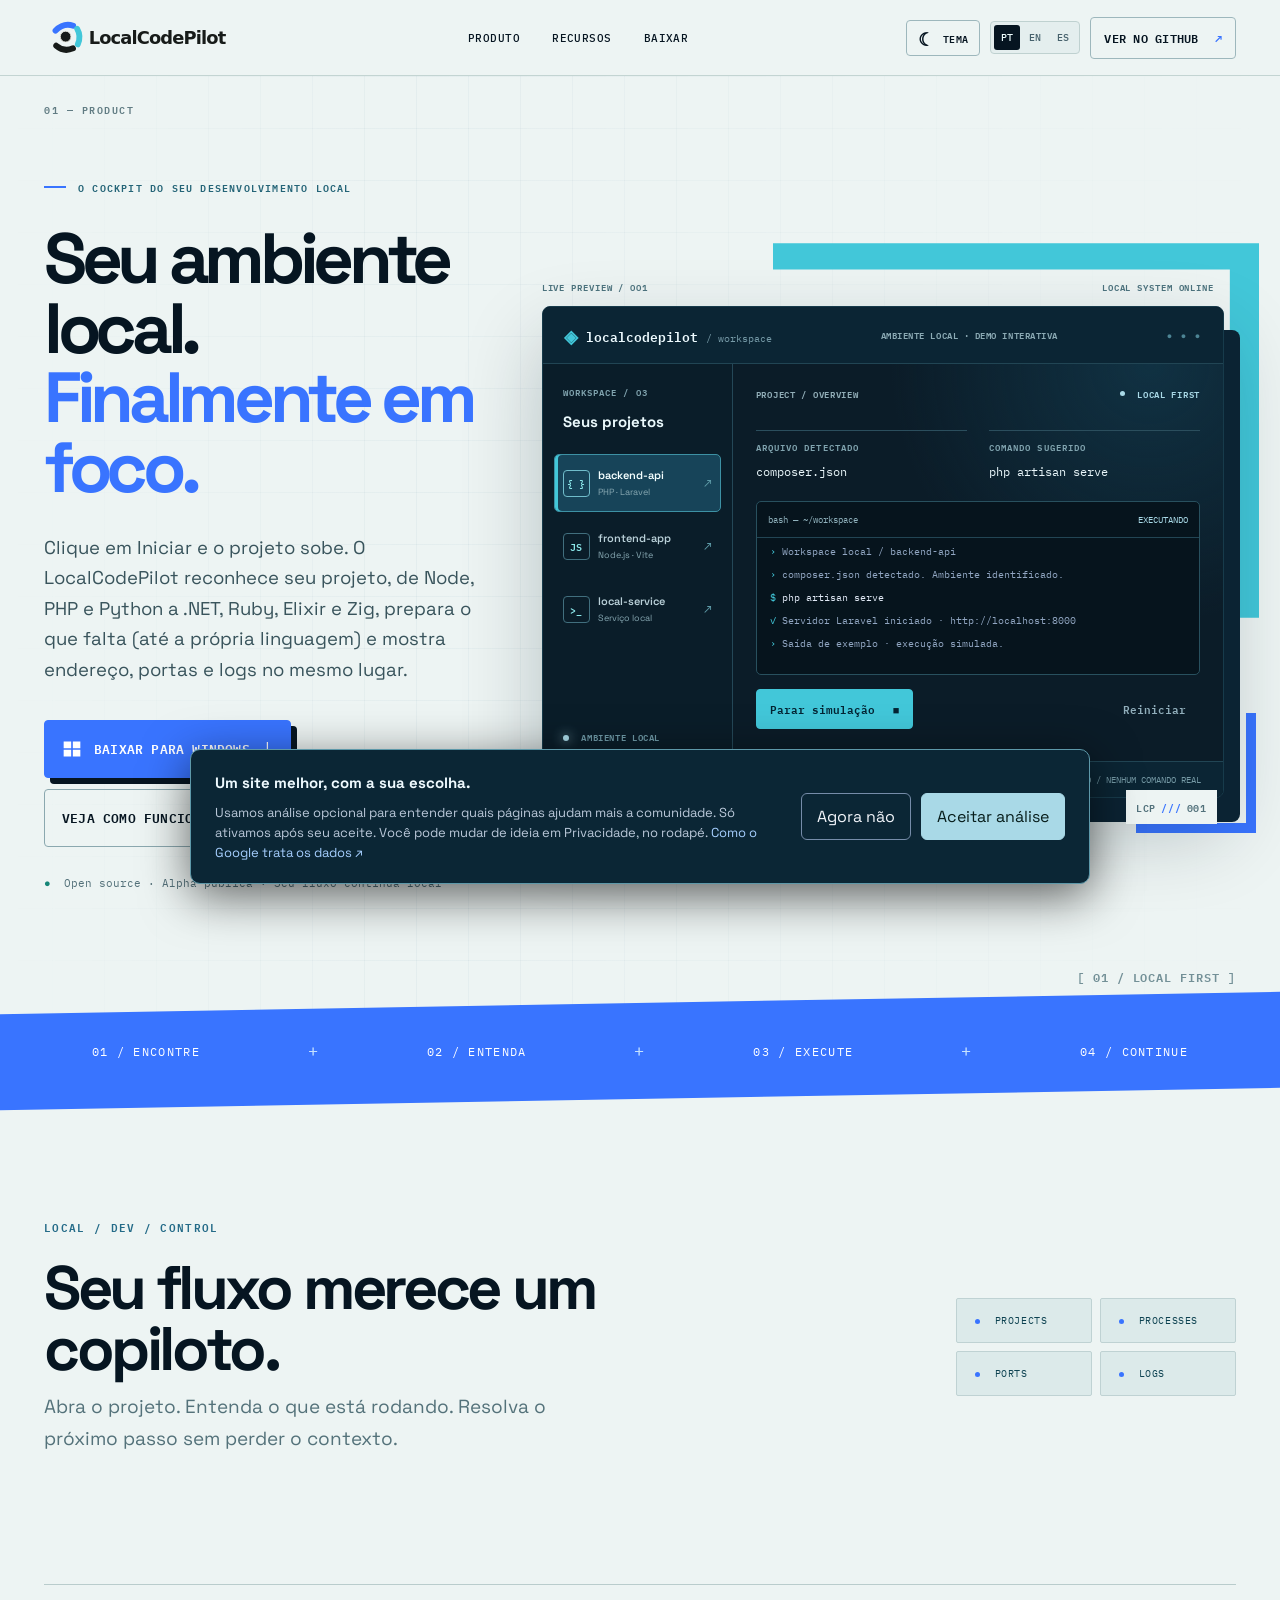
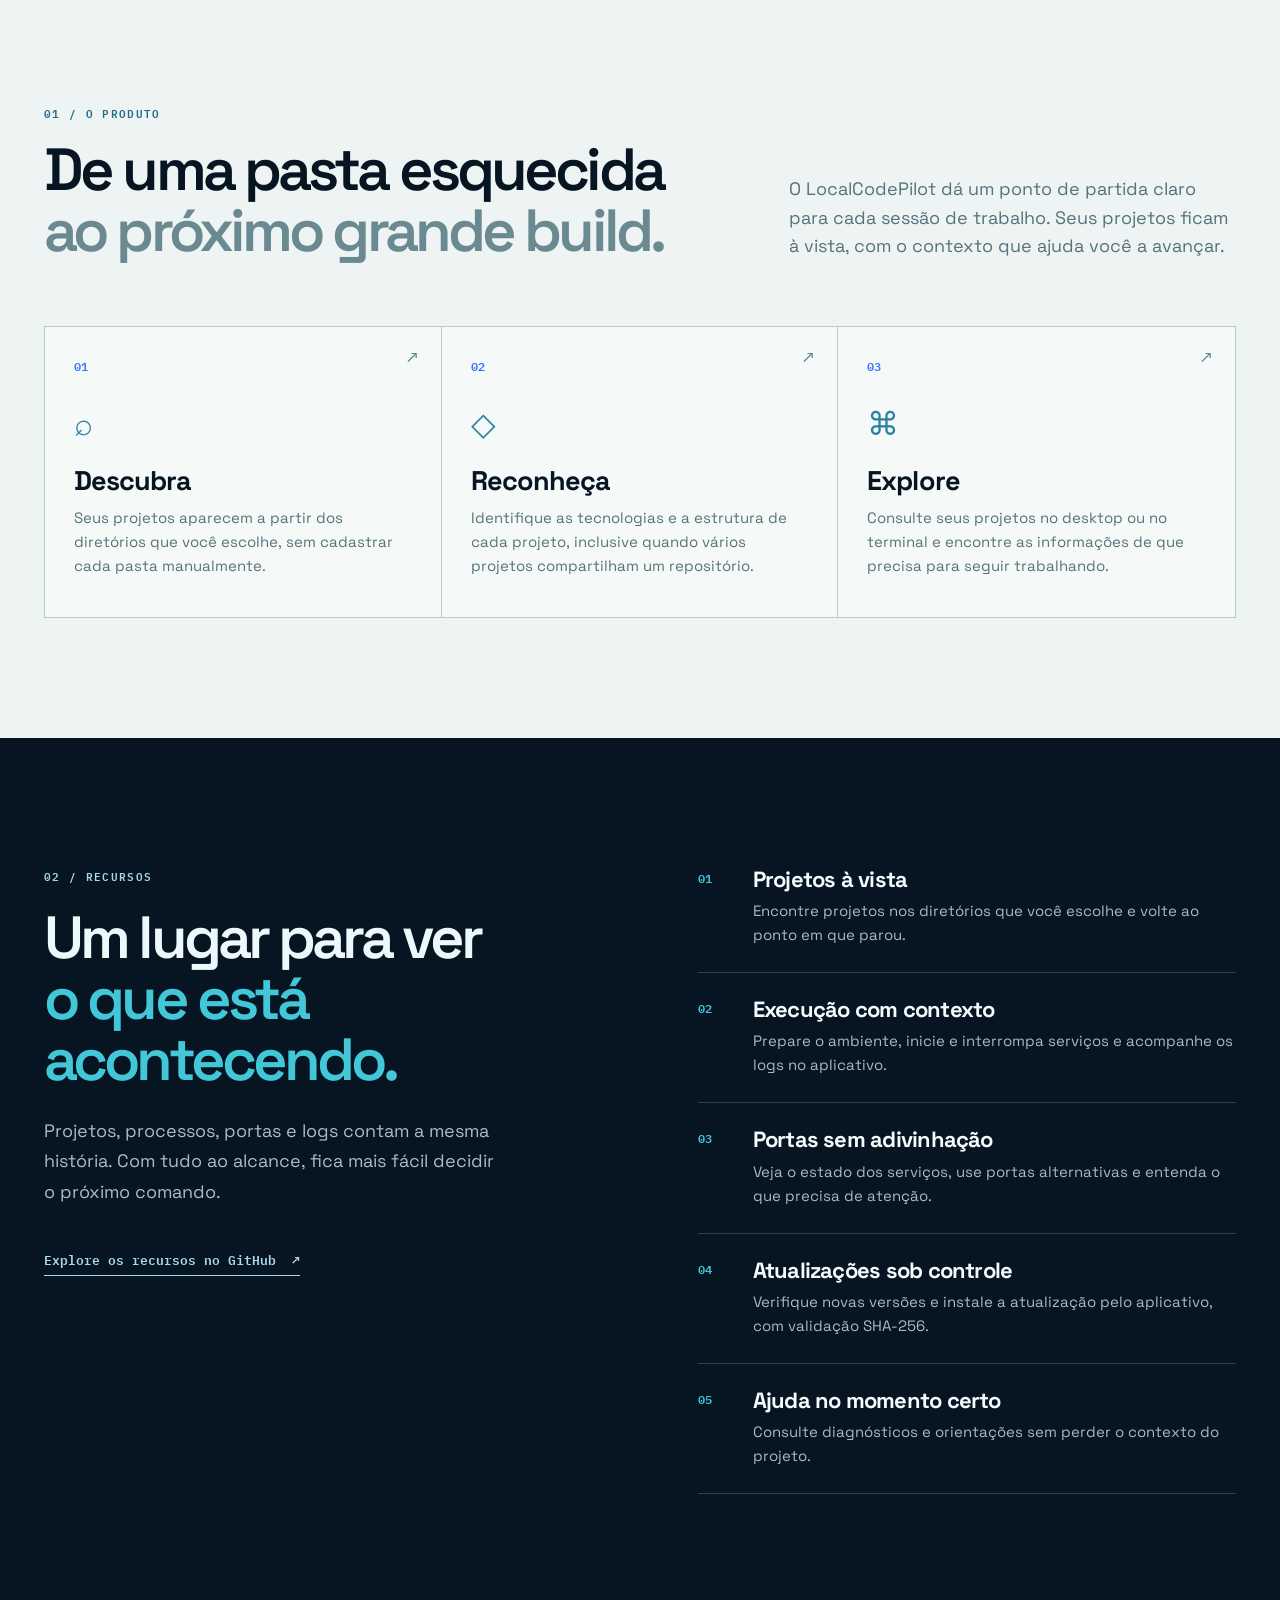
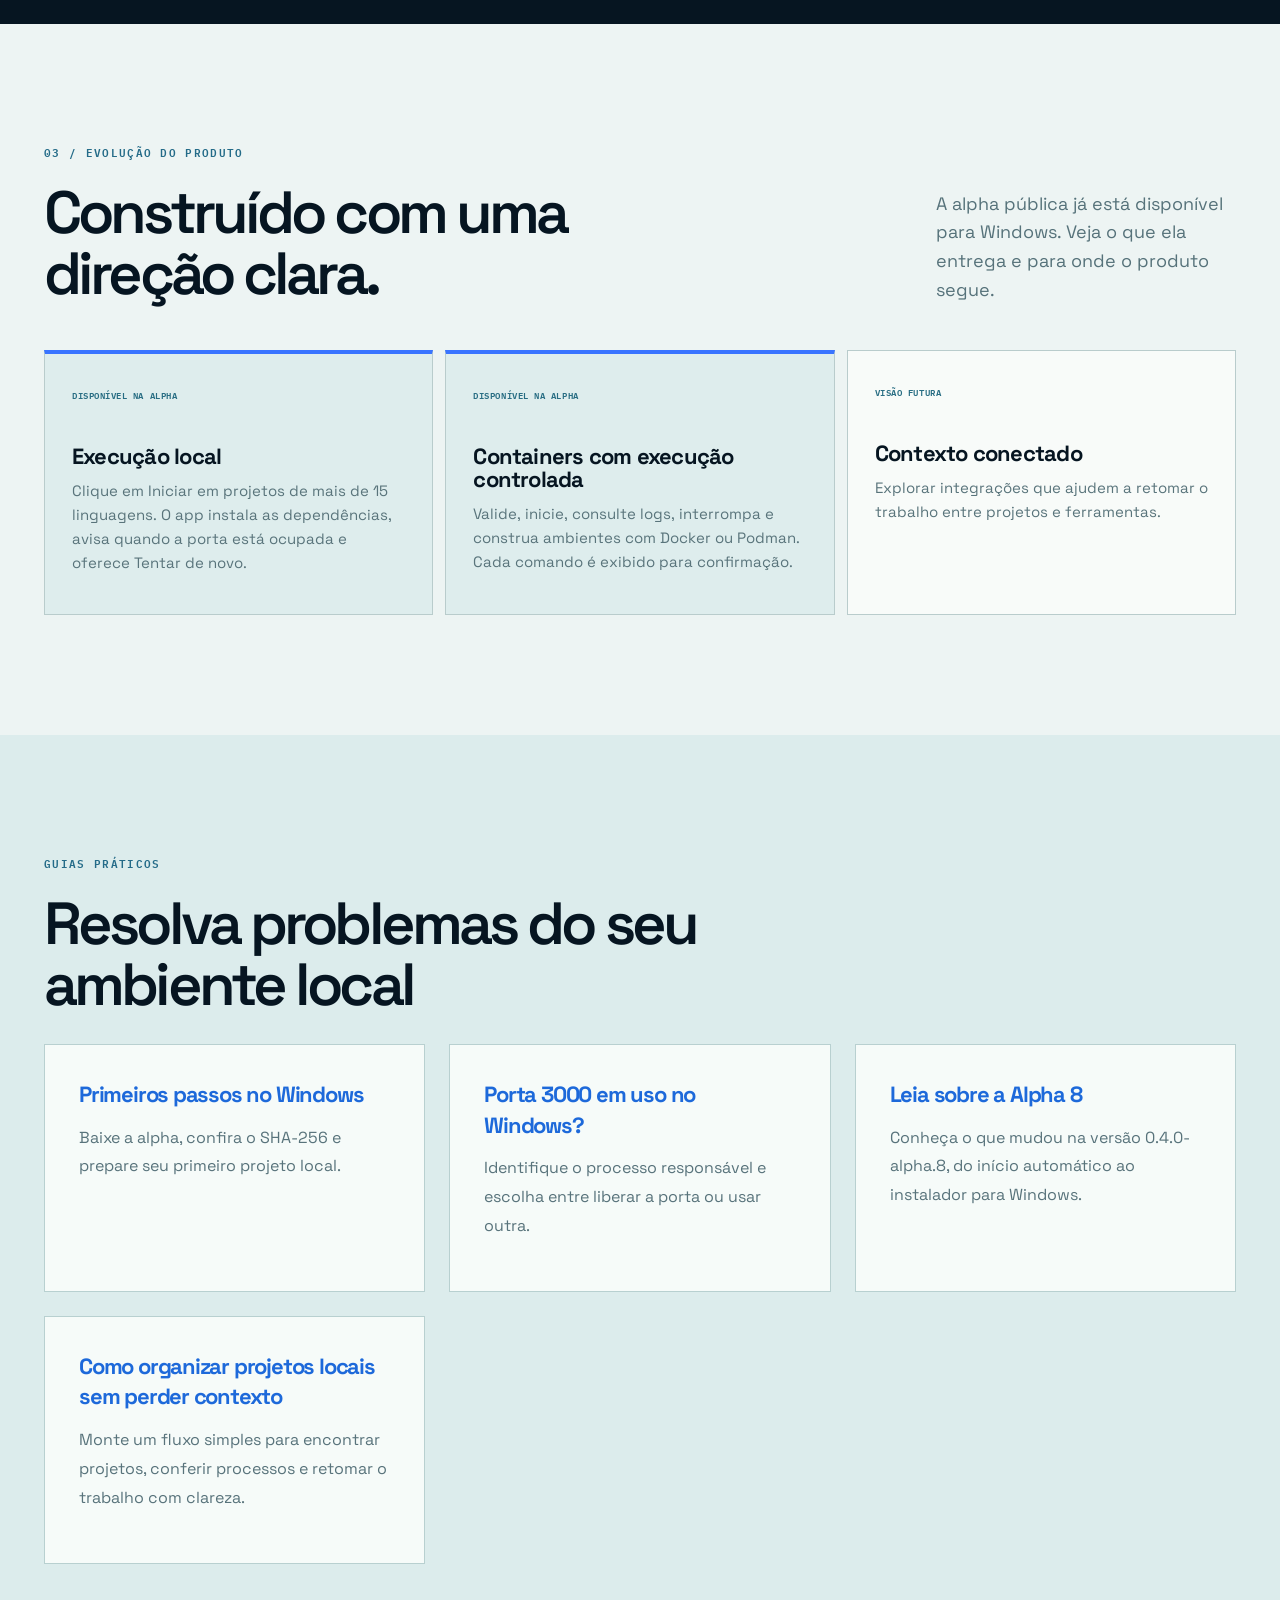
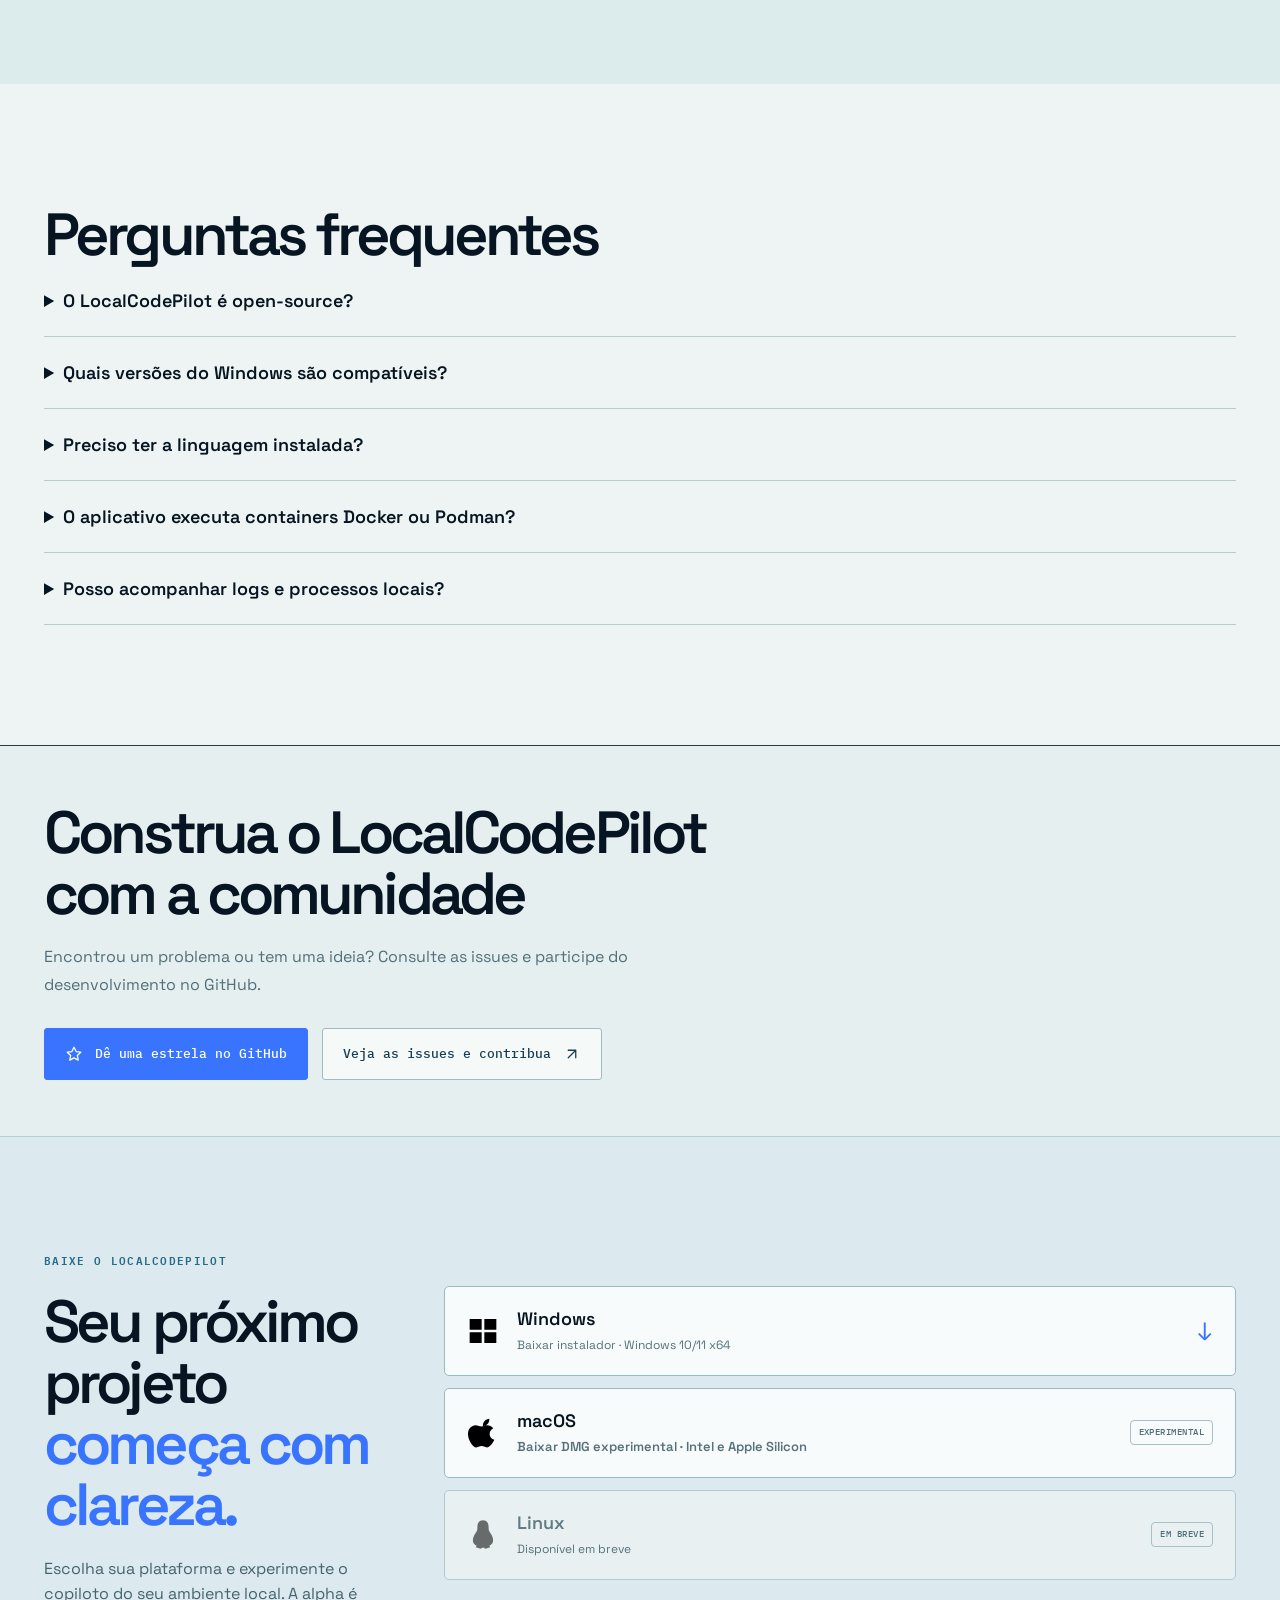
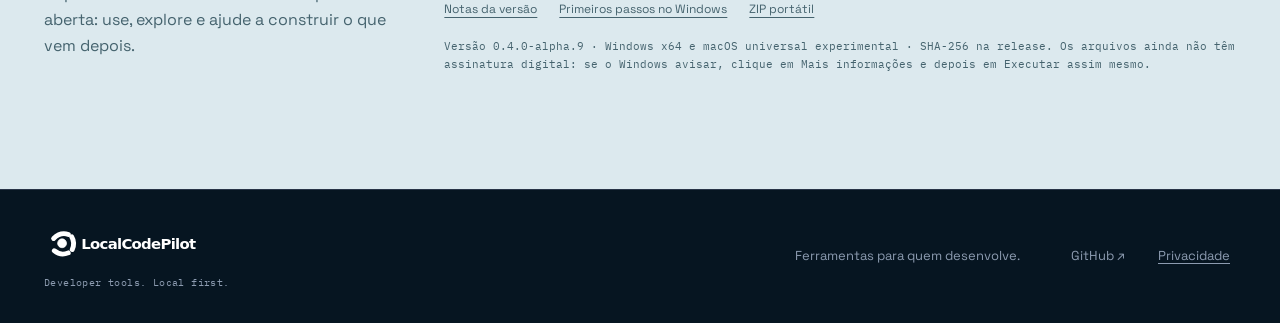
==== commit b6e9ec2b: "Atualiza o site para a Alpha 9 - Links de download e textos de versao em 0.4.0-alpha.9 (PT, EN, ES)," ====
--- a/index.html
+++ b/index.html
@@ -26,7 +26,7 @@
   <script src="theme.js"></script>
   <link rel="stylesheet" href="styles.css">
   <link rel="stylesheet" href="experience.css">
-  <script type="application/ld+json">{"@context":"https://schema.org","@type":"SoftwareApplication","name":"LocalCodePilot","url":"https://localcodepilot.com.br/","applicationCategory":"DeveloperApplication","operatingSystem":"Windows 10, Windows 11, macOS (experimental)","softwareVersion":"0.4.0-alpha.8","downloadUrl":"https://github.com/cjulio1993/LocalCodePilot/releases/tag/v0.4.0-alpha.8","description":"Aplicativo open source para organizar projetos, processos, portas e logs no ambiente local.","offers":{"@type":"Offer","price":"0","priceCurrency":"BRL"}}</script>
+  <script type="application/ld+json">{"@context":"https://schema.org","@type":"SoftwareApplication","name":"LocalCodePilot","url":"https://localcodepilot.com.br/","applicationCategory":"DeveloperApplication","operatingSystem":"Windows 10, Windows 11, macOS (experimental)","softwareVersion":"0.4.0-alpha.9","downloadUrl":"https://github.com/cjulio1993/LocalCodePilot/releases/tag/v0.4.0-alpha.9","description":"Aplicativo open source para organizar projetos, processos, portas e logs no ambiente local.","offers":{"@type":"Offer","price":"0","priceCurrency":"BRL"}}</script>
   <script src="navigation.js" defer></script>
   <script src="demo.js" defer></script>
   <script src="analytics.js" defer></script>
@@ -54,7 +54,7 @@
         <div class="eyebrow"><span class="eyebrow-line"></span> O COCKPIT DO SEU DESENVOLVIMENTO LOCAL</div>
         <h1 id="hero-title">Seu ambiente local.<br><em>Finalmente em foco.</em></h1>
         <p class="lead">Clique em Iniciar e o projeto sobe. O LocalCodePilot reconhece seu projeto, de Node, PHP e Python a .NET, Ruby, Elixir e Zig, prepara o que falta (até a própria linguagem) e mostra endereço, portas e logs no mesmo lugar.</p>
-        <div class="hero-actions"><a class="button primary platform-download" href="https://github.com/cjulio1993/LocalCodePilot/releases/download/v0.4.0-alpha.8/LocalCodePilot-0.4.0-alpha.8-windows-x64-setup.exe" target="_blank" rel="noopener noreferrer"><img src="windows.svg" alt="" width="20" height="20"><span>Baixar para Windows</span><span aria-hidden="true">↓</span></a><a class="button secondary" href="#como-funciona">Veja como funciona <span aria-hidden="true">↓</span></a></div>
+        <div class="hero-actions"><a class="button primary platform-download" href="https://github.com/cjulio1993/LocalCodePilot/releases/download/v0.4.0-alpha.9/LocalCodePilotSetup-0.4.0-alpha.9-windows-x64.exe" target="_blank" rel="noopener noreferrer"><img src="windows.svg" alt="" width="20" height="20"><span>Baixar para Windows</span><span aria-hidden="true">↓</span></a><a class="button secondary" href="#como-funciona">Veja como funciona <span aria-hidden="true">↓</span></a></div>
         <p class="hero-note"><span aria-hidden="true">●</span> Open source · Alpha pública · Seu fluxo continua local</p>
       </div>
       <div class="product-stage">
@@ -104,7 +104,7 @@
       <details><summary>O LocalCodePilot é open-source?</summary><p>Sim. O código está disponível no GitHub para consulta e contribuição. Consulte a licença do repositório para os termos de uso.</p></details>
       <details><summary>Quais versões do Windows são compatíveis?</summary><p>A alpha pública está disponível para Windows 10 e 11 x64. Um DMG universal experimental também está disponível para Macs Intel e Apple Silicon; Linux permanece fora desta publicação.</p></details>
       <details><summary>Preciso ter a linguagem instalada?</summary><p>Nem sempre. Quando falta a linguagem, o cartão do projeto mostra Preparar ambiente, que instala pelo winget depois da sua confirmação. A instalação foi validada com Clojure, Haskell e Zig; para as demais linguagens, ela ainda está em validação.</p></details>
-      <details><summary>O aplicativo executa containers Docker ou Podman?</summary><p>Sim. A Alpha 8 executa operações de Compose com Docker ou Podman depois de mostrar o comando e pedir confirmação, e protege um projeto de mexer nos containers de outro. O motor precisa estar instalado e em execução.</p></details>
+      <details><summary>O aplicativo executa containers Docker ou Podman?</summary><p>Sim. A Alpha 9 executa operações de Compose com Docker ou Podman depois de mostrar o comando e pedir confirmação, e protege um projeto de mexer nos containers de outro. O motor precisa estar instalado e em execução.</p></details>
       <details><summary>Posso acompanhar logs e processos locais?</summary><p>Sim. A alpha permite iniciar e interromper serviços compatíveis, acompanhar logs e trabalhar com portas alternativas. A compatibilidade depende da tecnologia e dos requisitos do projeto.</p></details>
     </section>
     <section class="section wrap community" id="comunidade">
@@ -115,11 +115,11 @@
       </div>
     </section>
     <section class="cta-section" id="comecar"><div class="wrap cta-inner"><div><p class="section-kicker">BAIXE O LOCALCODEPILOT</p><h2>Seu próximo projeto<br><em>começa com clareza.</em></h2><p>Escolha sua plataforma e experimente o copiloto do seu ambiente local. A alpha é aberta: use, explore e ajude a construir o que vem depois.</p></div><div class="cta-links platform-downloads">
-      <a class="platform-card platform-available" href="https://github.com/cjulio1993/LocalCodePilot/releases/download/v0.4.0-alpha.8/LocalCodePilot-0.4.0-alpha.8-windows-x64-setup.exe" target="_blank" rel="noopener noreferrer"><img src="windows.svg" alt="" width="32" height="32"><span class="platform-copy"><strong>Windows</strong><span>Baixar instalador · Windows 10/11 x64</span></span><span class="platform-arrow" aria-hidden="true">↓</span></a>
-      <a class="platform-card platform-available platform-download" href="https://github.com/cjulio1993/LocalCodePilot/releases/download/v0.4.0-alpha.8/LocalCodePilot-0.4.0-alpha.8-macos-universal.dmg" target="_blank" rel="noopener noreferrer"><img src="macos.svg" alt="" width="32" height="32"><span class="platform-copy"><strong>macOS</strong><span>Baixar DMG experimental · Intel e Apple Silicon</span></span><span class="platform-badge">EXPERIMENTAL</span></a>
+      <a class="platform-card platform-available" href="https://github.com/cjulio1993/LocalCodePilot/releases/download/v0.4.0-alpha.9/LocalCodePilotSetup-0.4.0-alpha.9-windows-x64.exe" target="_blank" rel="noopener noreferrer"><img src="windows.svg" alt="" width="32" height="32"><span class="platform-copy"><strong>Windows</strong><span>Baixar instalador · Windows 10/11 x64</span></span><span class="platform-arrow" aria-hidden="true">↓</span></a>
+      <a class="platform-card platform-available platform-download" href="https://github.com/cjulio1993/LocalCodePilot/releases/download/v0.4.0-alpha.9/LocalCodePilot-0.4.0-alpha.9-macos-universal.dmg" target="_blank" rel="noopener noreferrer"><img src="macos.svg" alt="" width="32" height="32"><span class="platform-copy"><strong>macOS</strong><span>Baixar DMG experimental · Intel e Apple Silicon</span></span><span class="platform-badge">EXPERIMENTAL</span></a>
       <div class="platform-card platform-soon"><img src="linux.svg" alt="" width="32" height="32"><span class="platform-copy"><strong>Linux</strong><span>Disponível em breve</span></span><span class="platform-badge">EM BREVE</span></div>
-      <div class="download-details"><a href="https://github.com/cjulio1993/LocalCodePilot/releases/tag/v0.4.0-alpha.8" target="_blank" rel="noopener noreferrer">Notas da versão</a><a href="docs/primeiros-passos/">Primeiros passos no Windows</a><a href="https://github.com/cjulio1993/LocalCodePilot/releases/download/v0.4.0-alpha.8/LocalCodePilot-0.4.0-alpha.8-windows-x64.zip" target="_blank" rel="noopener noreferrer">ZIP portátil</a></div>
-      <small>Versão 0.4.0-alpha.8 · Windows x64 e macOS universal experimental · SHA-256 na release. Os arquivos ainda não têm assinatura digital: se o Windows avisar, clique em Mais informações e depois em Executar assim mesmo.</small></div></div></section>
+      <div class="download-details"><a href="https://github.com/cjulio1993/LocalCodePilot/releases/tag/v0.4.0-alpha.9" target="_blank" rel="noopener noreferrer">Notas da versão</a><a href="docs/primeiros-passos/">Primeiros passos no Windows</a><a href="https://github.com/cjulio1993/LocalCodePilot/releases/download/v0.4.0-alpha.9/LocalCodePilot-0.4.0-alpha.9-windows-x64.zip" target="_blank" rel="noopener noreferrer">ZIP portátil</a></div>
+      <small>Versão 0.4.0-alpha.9 · Windows x64 e macOS universal experimental · SHA-256 na release. Os arquivos ainda não têm assinatura digital: se o Windows avisar, clique em Mais informações e depois em Executar assim mesmo.</small></div></div></section>
   </main>
   <footer class="site-footer"><div class="wrap footer-inner"><div class="footer-brand"><img src="logo.svg" alt="LocalCodePilot"><p>Developer tools. Local first.</p></div><p class="footer-mission">Ferramentas para quem desenvolve.</p><a href="https://github.com/cjulio1993/LocalCodePilot" target="_blank" rel="noopener noreferrer">GitHub ↗</a><button class="privacy-link" id="privacy-settings" type="button">Privacidade</button></div></footer>
   <aside class="privacy-banner" id="privacy-banner" aria-label="Preferências de privacidade" hidden>
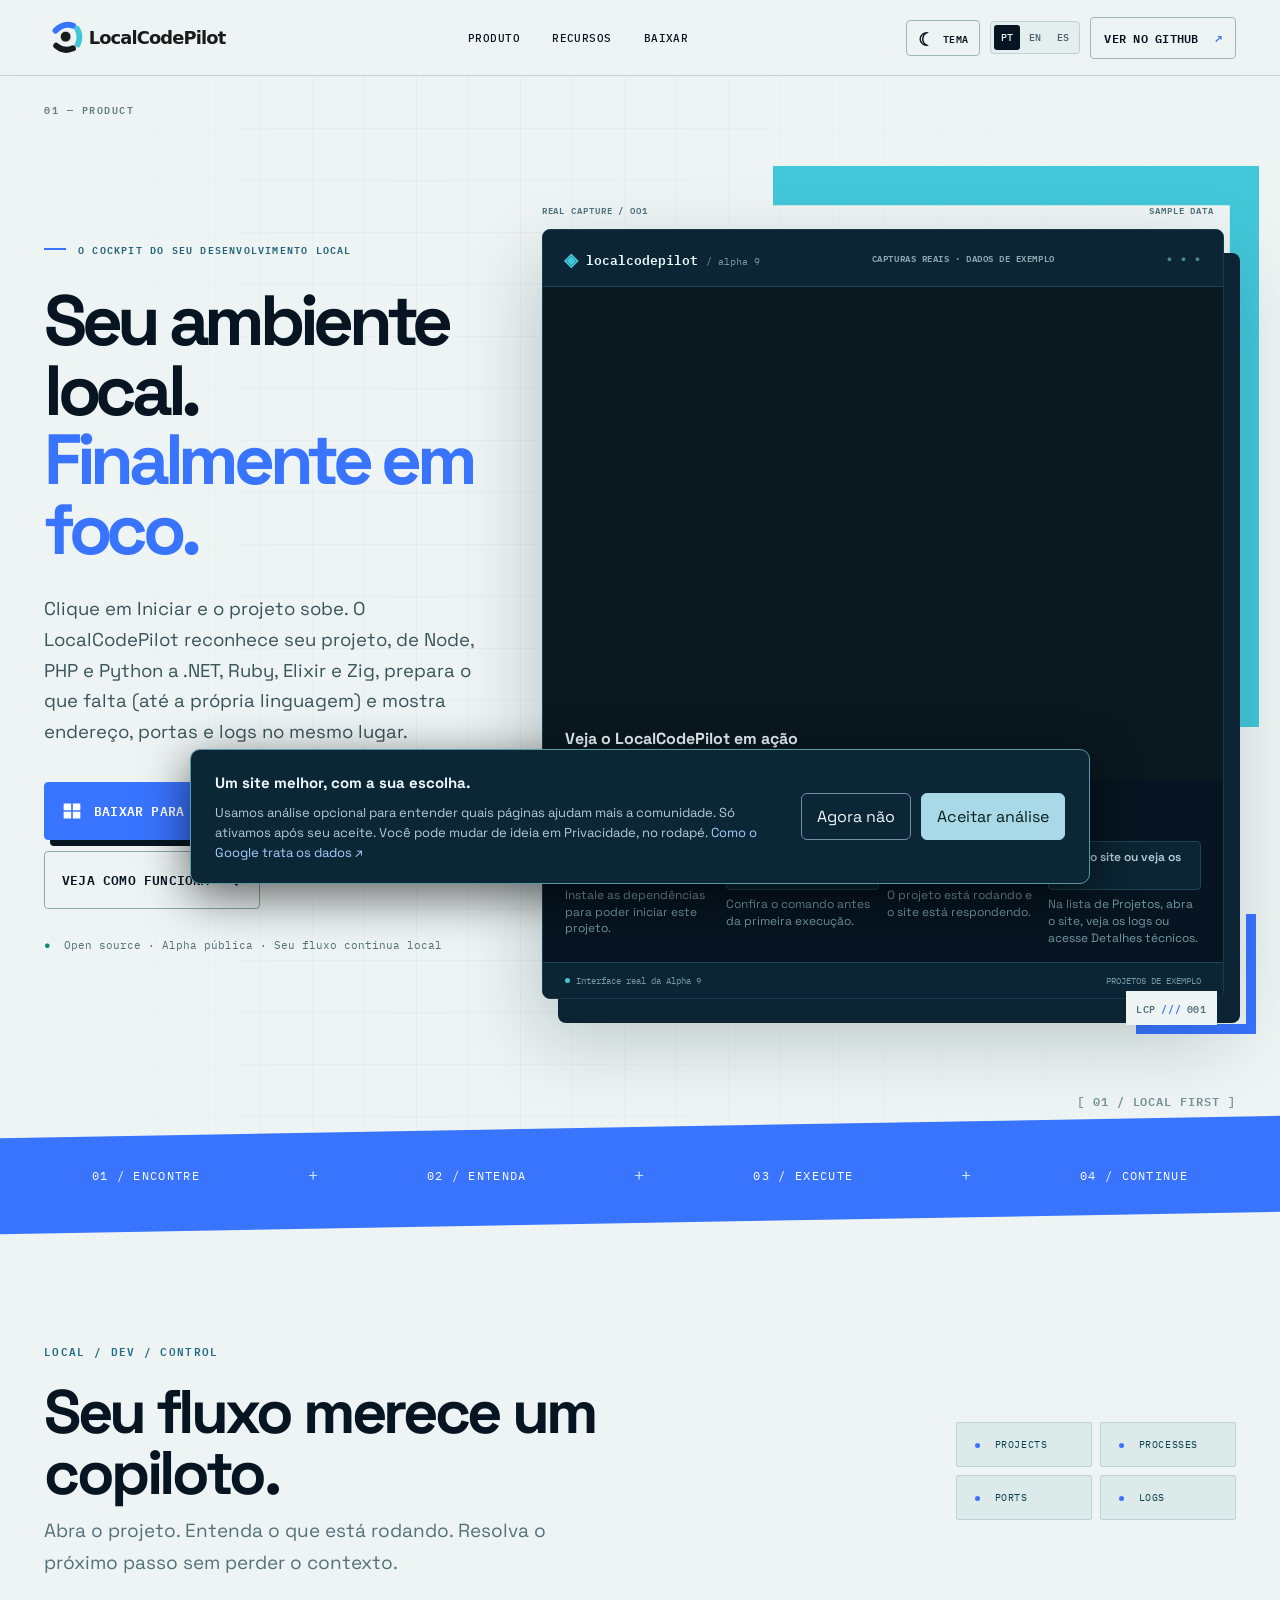
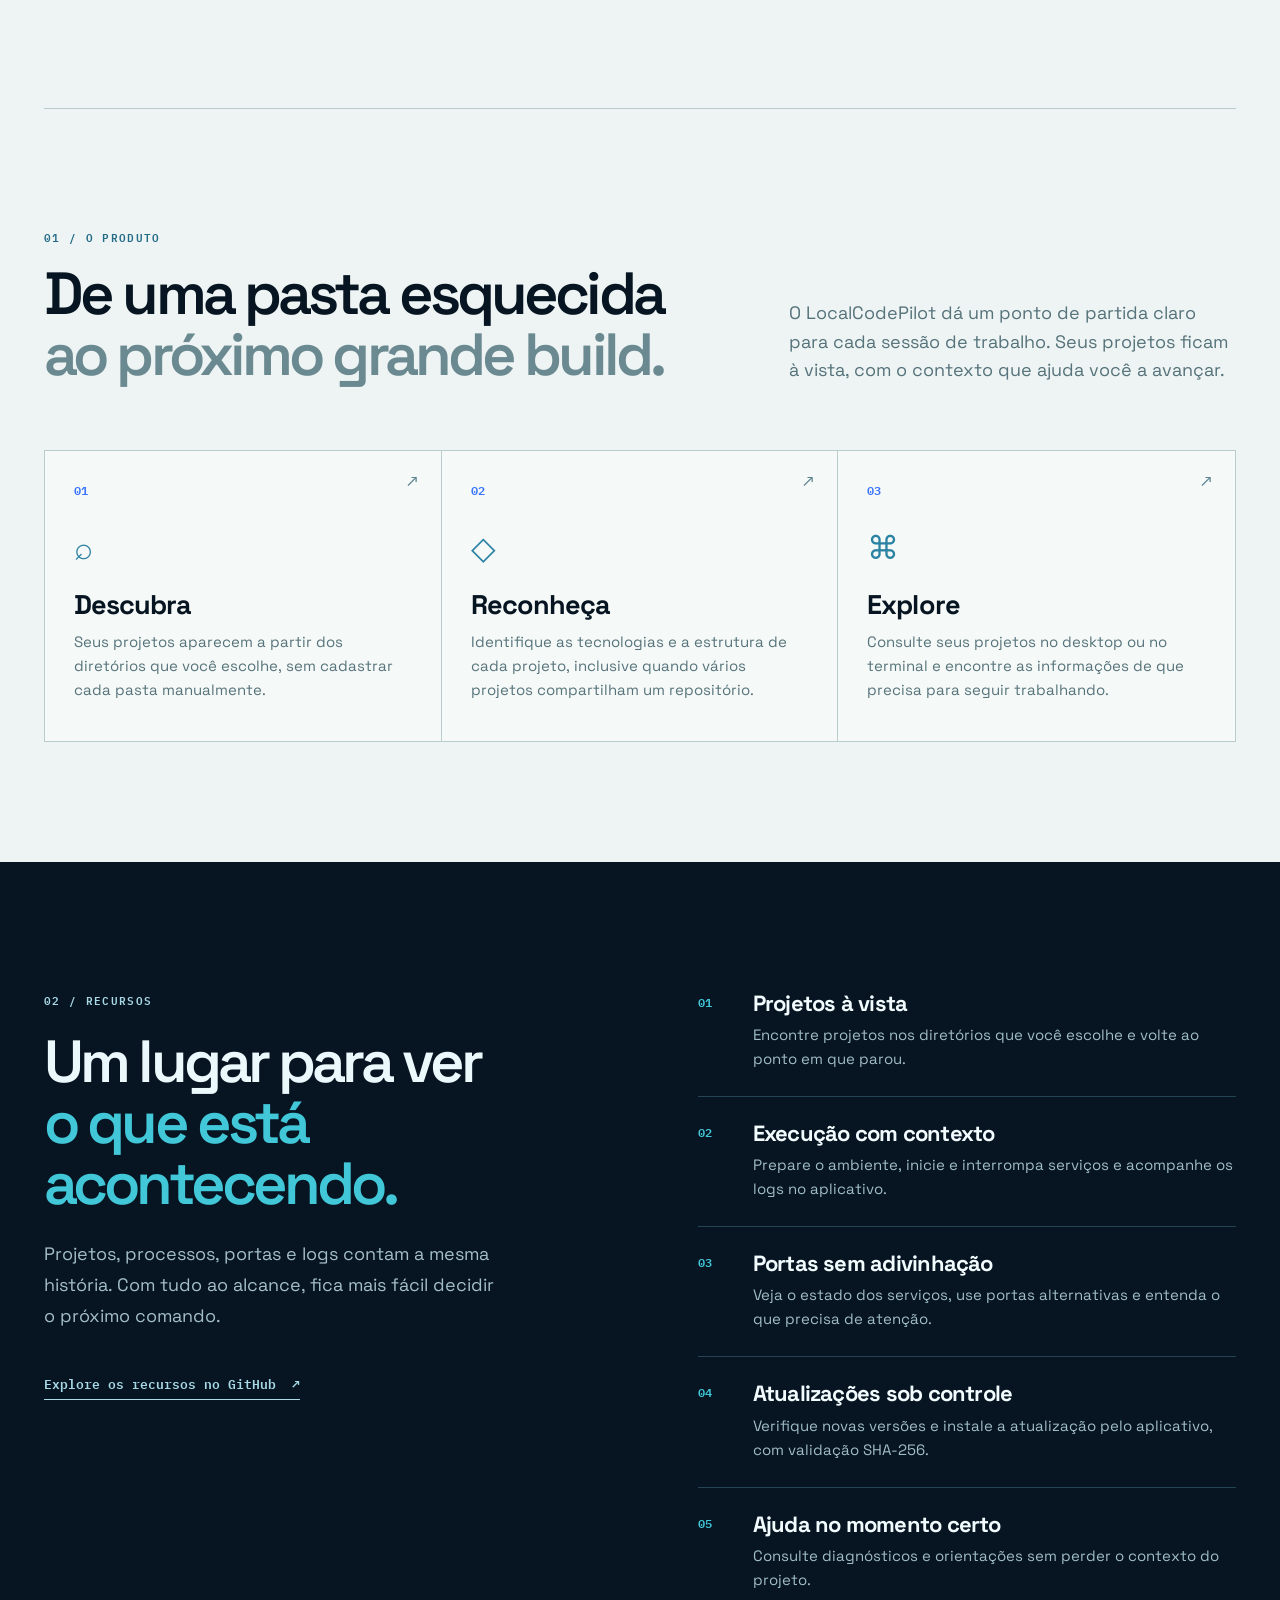
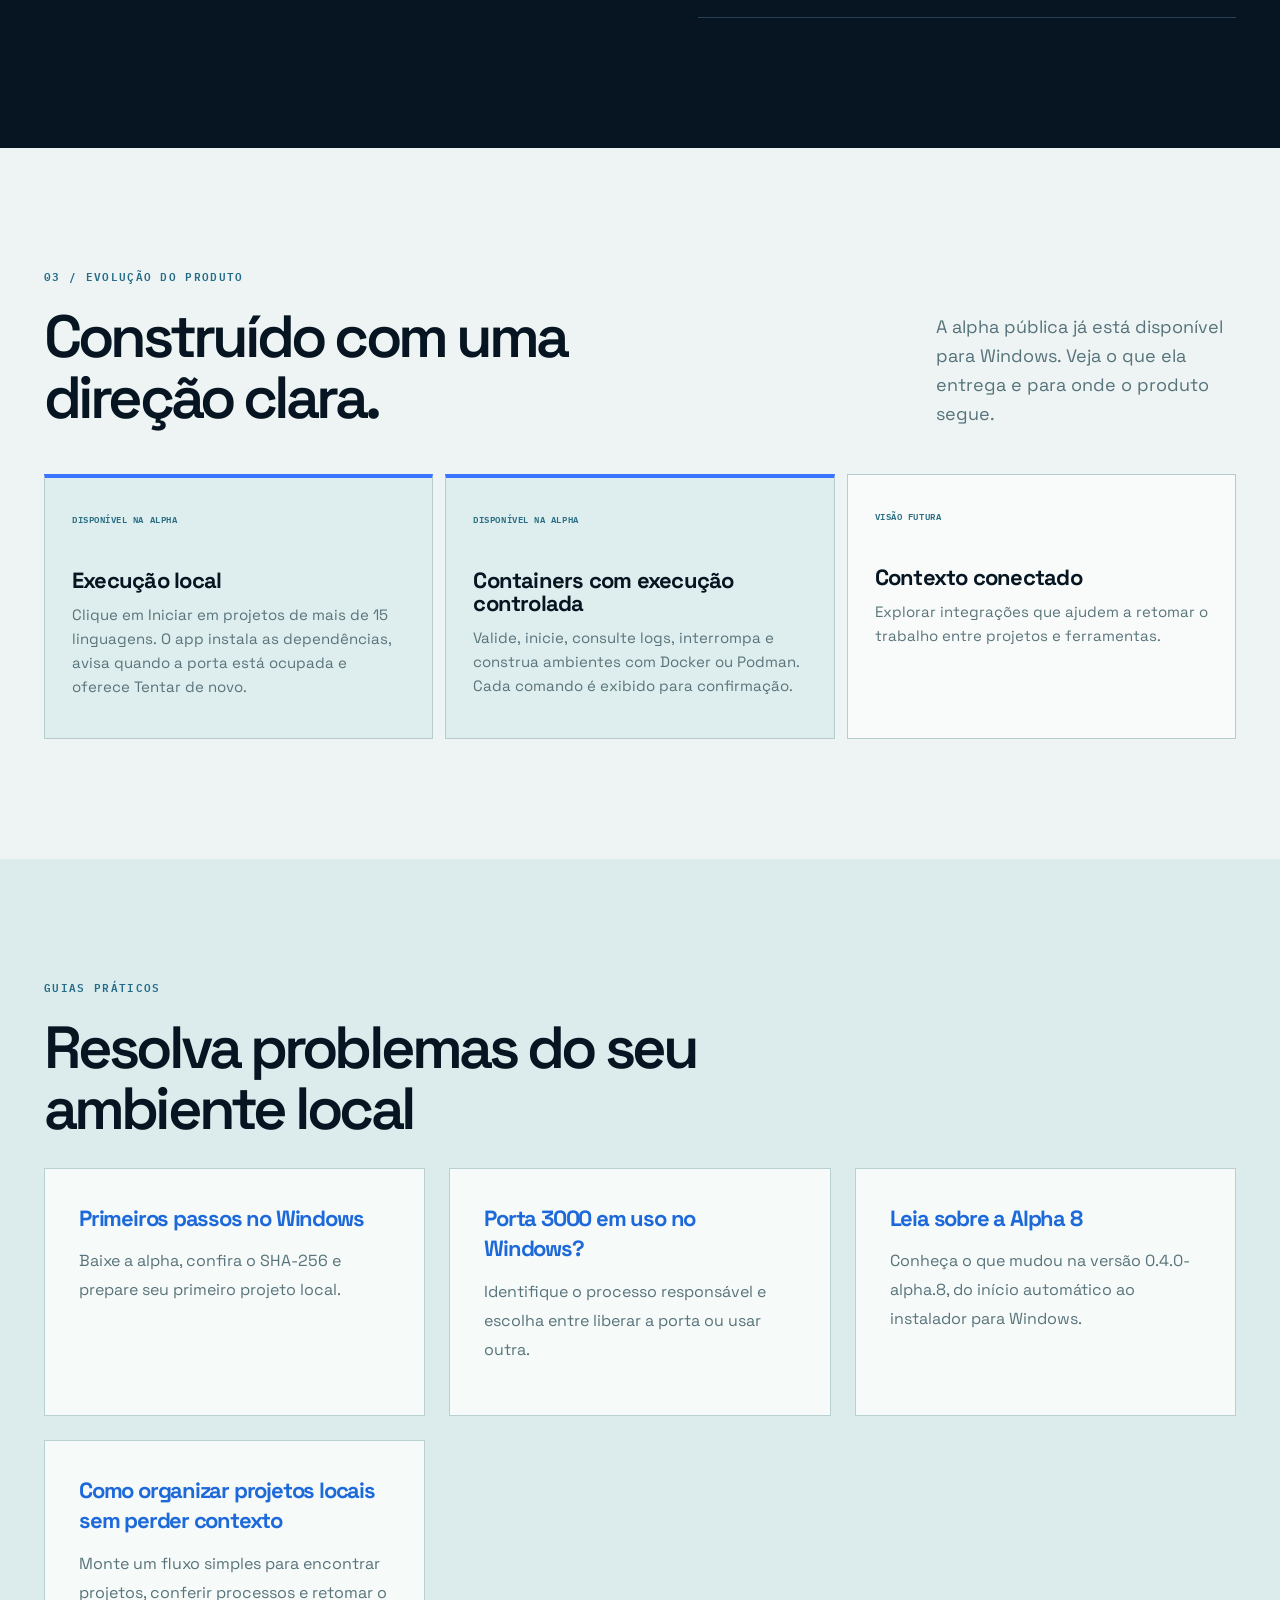
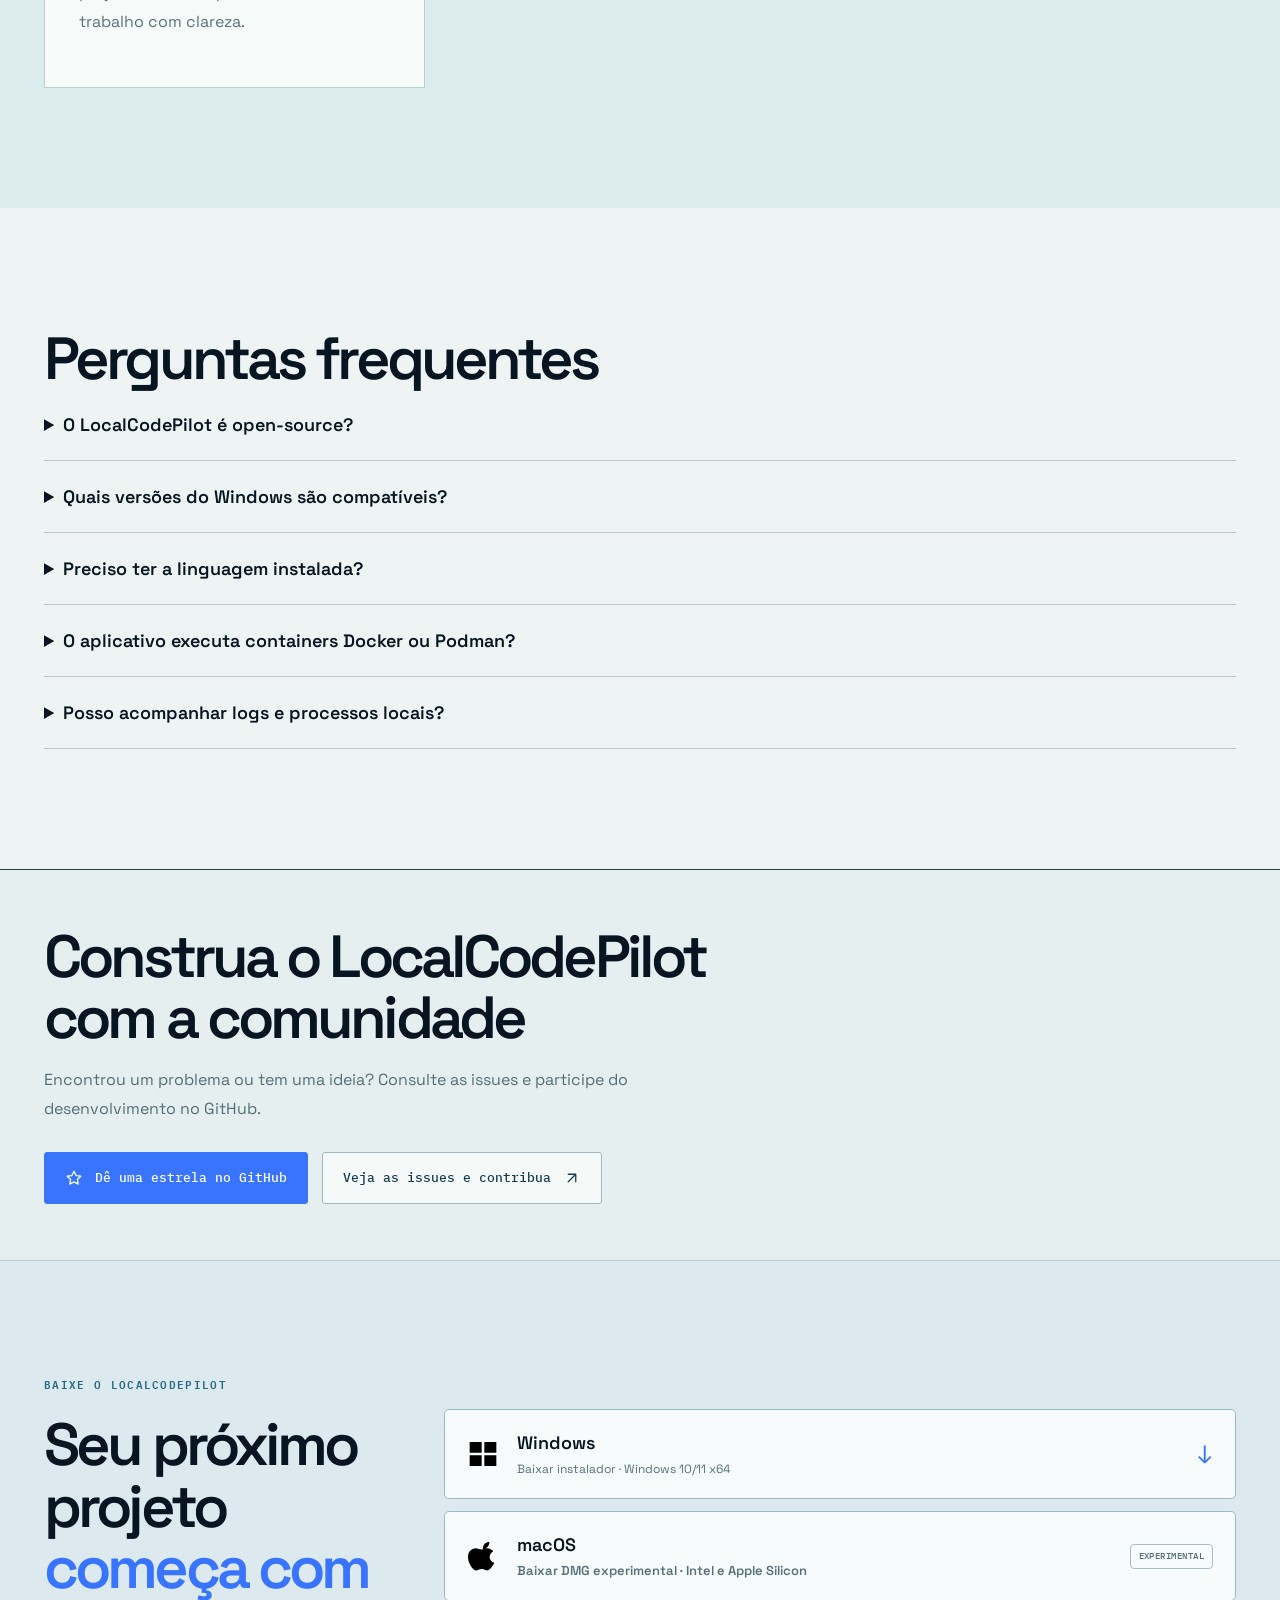
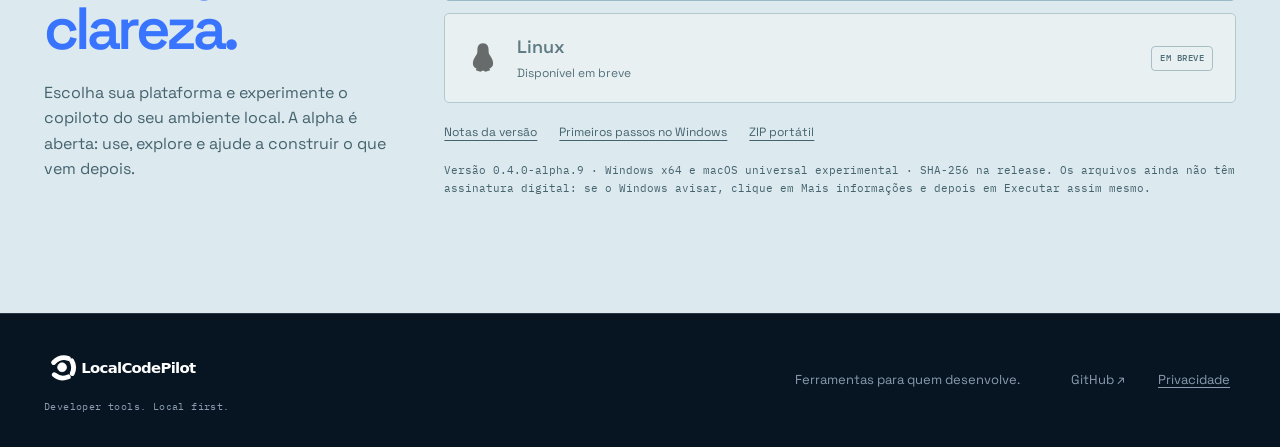
==== commit d05cce7b: "Troca a simulacao de terminal do hero por capturas reais da Alpha 9 Capa com o projeto de exemplo Ro" ====
--- a/index.html
+++ b/index.html
@@ -58,27 +58,33 @@
         <p class="hero-note"><span aria-hidden="true">●</span> Open source · Alpha pública · Seu fluxo continua local</p>
       </div>
       <div class="product-stage">
-        <div class="stage-label" aria-hidden="true"><span>LIVE PREVIEW / 001</span><span>LOCAL SYSTEM ONLINE</span></div>
-        <div class="product-window" aria-label="Demonstração interativa do fluxo de projetos">
-          <div class="window-top"><span class="window-mark"><span>◈</span> localcodepilot <small>/ workspace</small></span><span class="window-caption">AMBIENTE LOCAL · DEMO INTERATIVA</span><span class="window-controls" aria-hidden="true">● ● ●</span></div>
-          <div class="demo-body">
-            <div class="demo-sidebar">
-              <div class="demo-sidebar-title"><span class="demo-label">WORKSPACE / 03</span><strong>Seus projetos</strong></div>
-              <div class="demo-projects" role="group" aria-label="Projetos de exemplo">
-                <button class="demo-project active" type="button" data-project="laravel" aria-pressed="true"><span class="project-icon">{ }</span><span>backend-api<small>PHP · Laravel</small></span><span class="project-chevron" aria-hidden="true">↗</span></button>
-                <button class="demo-project" type="button" data-project="node" aria-pressed="false"><span class="project-icon">JS</span><span>frontend-app<small>Node.js · Vite</small></span><span class="project-chevron" aria-hidden="true">↗</span></button>
-                <button class="demo-project" type="button" data-project="service" aria-pressed="false"><span class="project-icon">&gt;_</span><span>local-service<small>Serviço local</small></span><span class="project-chevron" aria-hidden="true">↗</span></button>
-              </div>
-              <div class="demo-sidebar-footer"><span class="pulse"></span> AMBIENTE LOCAL</div>
-            </div>
-            <div class="demo-main">
-              <div class="demo-main-head"><span>PROJECT / OVERVIEW</span><span class="demo-live"><i></i> LOCAL FIRST</span></div>
-              <div class="demo-info"><div><span class="demo-label">ARQUIVO DETECTADO</span><strong id="demo-manifest">composer.json</strong></div><div><span class="demo-label">COMANDO SUGERIDO</span><code id="demo-command">php artisan serve</code></div></div>
-              <div class="demo-console"><div class="console-head"><span>bash — ~/workspace</span><span id="demo-state" class="state" role="status">PRONTO</span></div><div class="console-lines" id="demo-log" aria-live="polite"><p><span>&gt;</span> Projeto detectado. Pronto para iniciar.</p></div></div>
-              <div class="demo-controls"><button type="button" id="demo-run" class="demo-run">Iniciar simulação <span aria-hidden="true">↗</span></button><button type="button" id="demo-reset" class="demo-reset">Reiniciar</button></div>
-            </div>
+        <div class="stage-label" aria-hidden="true"><span>REAL CAPTURE / 001</span><span>SAMPLE DATA</span></div>
+        <div class="product-window real-demo" id="demo-real" role="region" aria-label="Capturas reais do LocalCodePilot">
+          <div class="window-top"><span class="window-mark"><span>◈</span> localcodepilot <small>/ alpha 9</small></span><span class="window-caption">CAPTURAS REAIS · DADOS DE EXEMPLO</span><span class="window-controls" aria-hidden="true">● ● ●</span></div>
+          <figure class="real-demo-figure">
+            <picture>
+              <source id="real-demo-mobile" media="(max-width: 640px)" srcset="demo/demo-3-rodando-m.jpg" width="494" height="86">
+              <img id="real-demo-image" src="demo/demo-3-rodando.jpg" width="1264" height="792" fetchpriority="high" decoding="async" alt="Visão geral do LocalCodePilot com o projeto de exemplo loja-exemplo Rodando, o site respondendo em localhost:4321 e as ações Abrir site, Ver logs e Parar.">
+            </picture>
+            <figcaption>
+              <span class="real-demo-counter" id="real-demo-counter" hidden></span>
+              <strong id="real-demo-title" tabindex="-1">Veja o LocalCodePilot em ação</strong>
+              <span id="real-demo-caption">Capturas reais da Alpha 9, com projetos de exemplo.</span>
+              <span class="real-demo-lang">A interface do aplicativo está em português.</span>
+            </figcaption>
+          </figure>
+          <div class="real-demo-controls">
+            <button type="button" id="real-demo-start" class="demo-run" hidden>Ver o passo a passo <span aria-hidden="true">→</span></button>
+            <button type="button" id="real-demo-prev" class="demo-reset" hidden>Anterior</button>
+            <button type="button" id="real-demo-next" class="demo-run" hidden>Próximo</button>
           </div>
-          <div class="terminal-footer"><span>Ambiente local</span><span>DEMO / NENHUM COMANDO REAL</span></div>
+          <ol class="real-demo-steps" aria-label="Passo a passo">
+            <li><button type="button" data-step="0" disabled>Projeto parado</button><p>Instale as dependências para poder iniciar este projeto.</p></li>
+            <li><button type="button" data-step="1" disabled>Confirme antes de iniciar</button><p>Confira o comando antes da primeira execução.</p></li>
+            <li><button type="button" data-step="2" disabled>Site respondendo</button><p>O projeto está rodando e o site está respondendo.</p></li>
+            <li><button type="button" data-step="3" disabled>Abra o site ou veja os logs</button><p>Na lista de Projetos, abra o site, veja os logs ou acesse Detalhes técnicos.</p></li>
+          </ol>
+          <div class="terminal-footer"><span>Interface real da Alpha 9</span><span>PROJETOS DE EXEMPLO</span></div>
         </div>
         <div class="stage-corner" aria-hidden="true">LCP<span>///</span>001</div>
       </div>
--- a/experience.css
+++ b/experience.css
@@ -360,3 +360,29 @@
   .header-inner { gap: 5px; }
   .header-actions { gap: 5px; }
 }
+
+/* Real Alpha 9 screenshots in the hero (demo.js). */
+.real-demo-figure { margin: 0; background: #0a1820; }
+.real-demo-figure picture { display: block; }
+.real-demo-figure img { display: block; width: 100%; height: auto; }
+.real-demo-figure figcaption { display: grid; gap: 4px; padding: 14px 22px 4px; color: #b9cfd8; font-size: 14px; line-height: 1.45; }
+.real-demo-figure figcaption strong { color: #eaf6fb; font-size: 16px; }
+.real-demo-figure figcaption strong:focus-visible { outline: 2px solid var(--cyan); outline-offset: 3px; }
+.real-demo-counter { color: var(--cyan); font: 600 11px 'IBM Plex Mono',monospace; letter-spacing: .08em; text-transform: uppercase; }
+.real-demo-lang { display: none; color: #7599a5; font-size: 12px; }
+html:not([lang="pt-BR"]) .real-demo-lang { display: block; }
+.real-demo-controls { display: flex; flex-wrap: wrap; gap: 10px; padding: 10px 22px 4px; }
+.real-demo-controls button:disabled { opacity: .45; cursor: default; }
+.real-demo-controls [hidden], .real-demo-counter[hidden] { display: none !important; }
+.real-demo-steps { display: grid; grid-template-columns: repeat(4, minmax(0, 1fr)); gap: 8px; margin: 0; padding: 8px 22px 16px; list-style: none; }
+.real-demo-steps button { width: 100%; min-height: 40px; padding: 8px 10px; border: 1px solid #214554; border-radius: 4px; background: #0b2534; color: #b9cfd8; font-family: inherit; font-size: 12px; font-weight: 600; line-height: 1.3; text-align: left; cursor: pointer; }
+.real-demo-steps button:disabled { cursor: default; }
+.real-demo-steps button[aria-current="step"] { border-color: var(--cyan); color: #eaf6fb; }
+.real-demo-steps button:focus-visible { outline: 2px solid var(--cyan); outline-offset: 2px; }
+.real-demo-steps p { margin: 6px 0 0; color: #7599a5; font-size: 12px; line-height: 1.4; }
+@media(max-width:800px) { .real-demo-steps { grid-template-columns: repeat(2, minmax(0, 1fr)); } }
+@media(max-width:640px) { .real-demo-figure picture { padding: 12px 13px 0; } }
+@media(max-width:560px) {
+  .real-demo-figure figcaption, .real-demo-controls { padding-inline: 13px; }
+  .real-demo-steps { grid-template-columns: 1fr; padding-inline: 13px; }
+}
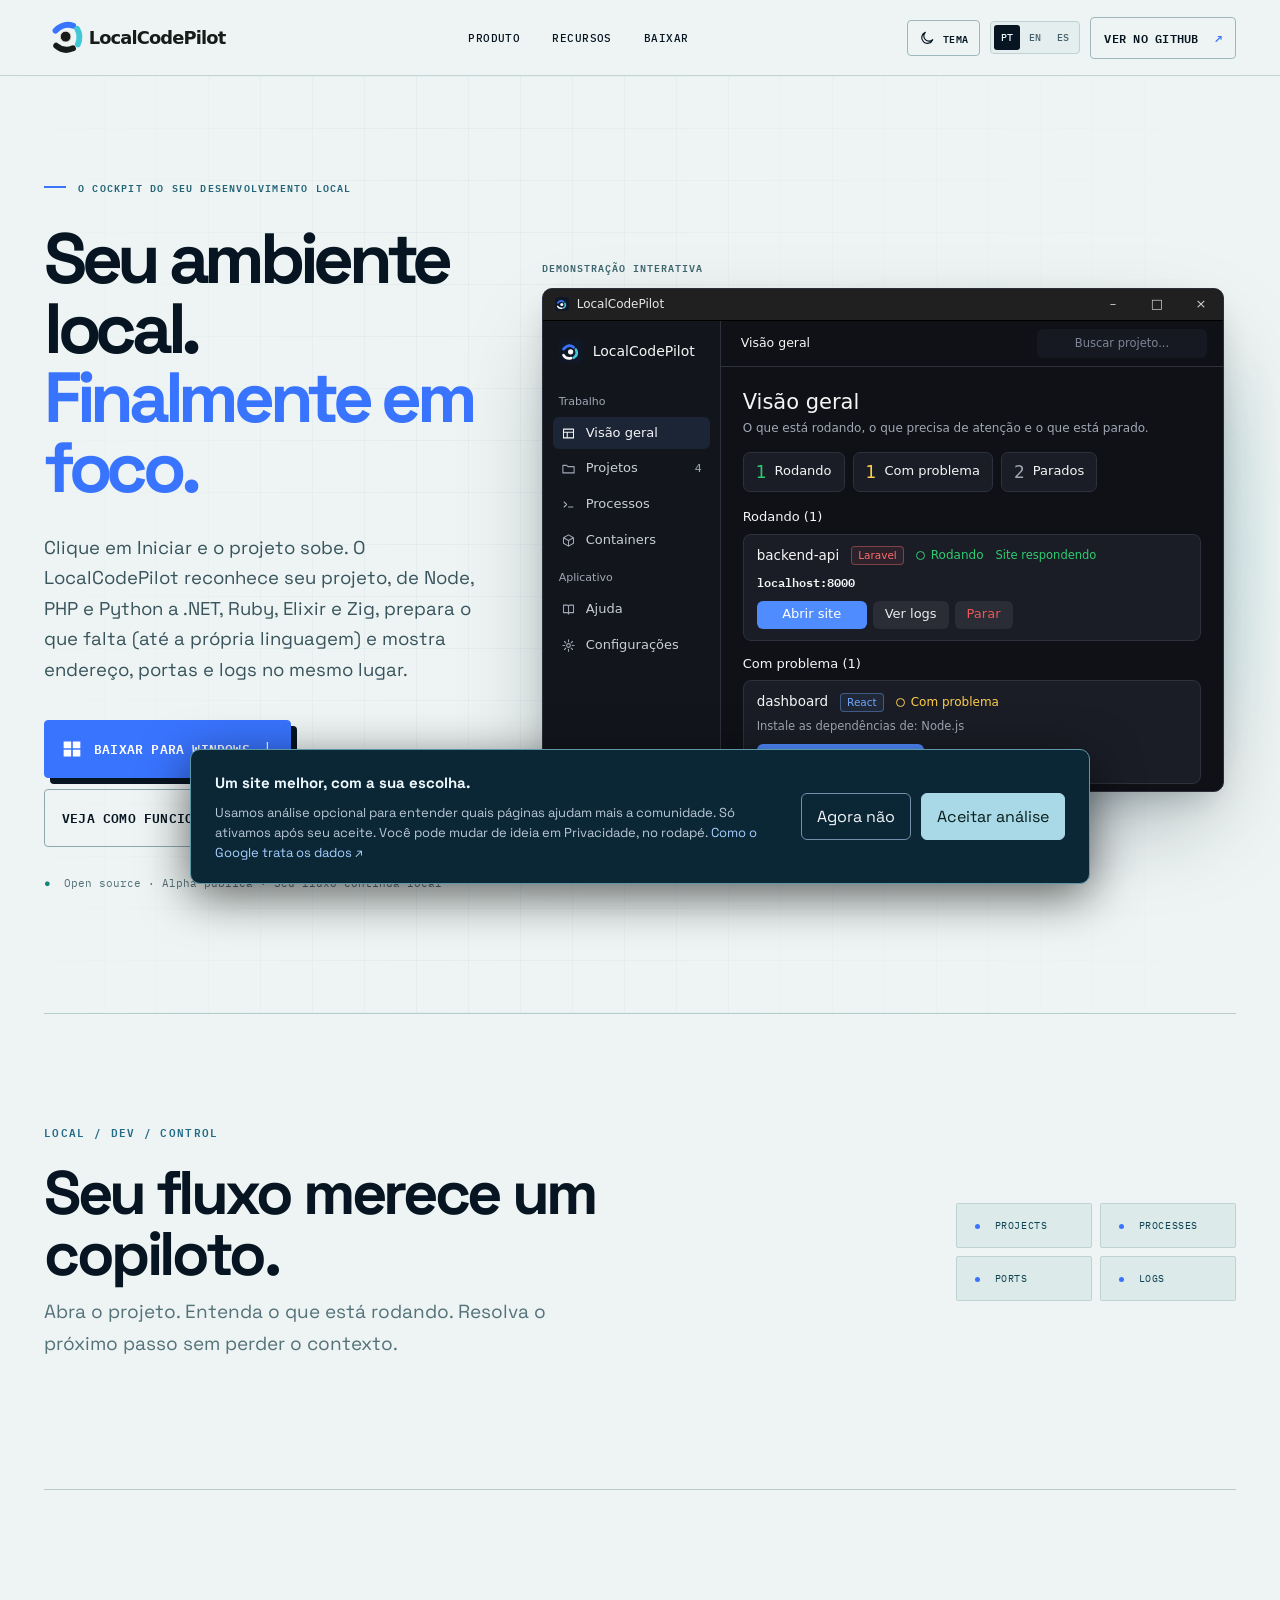
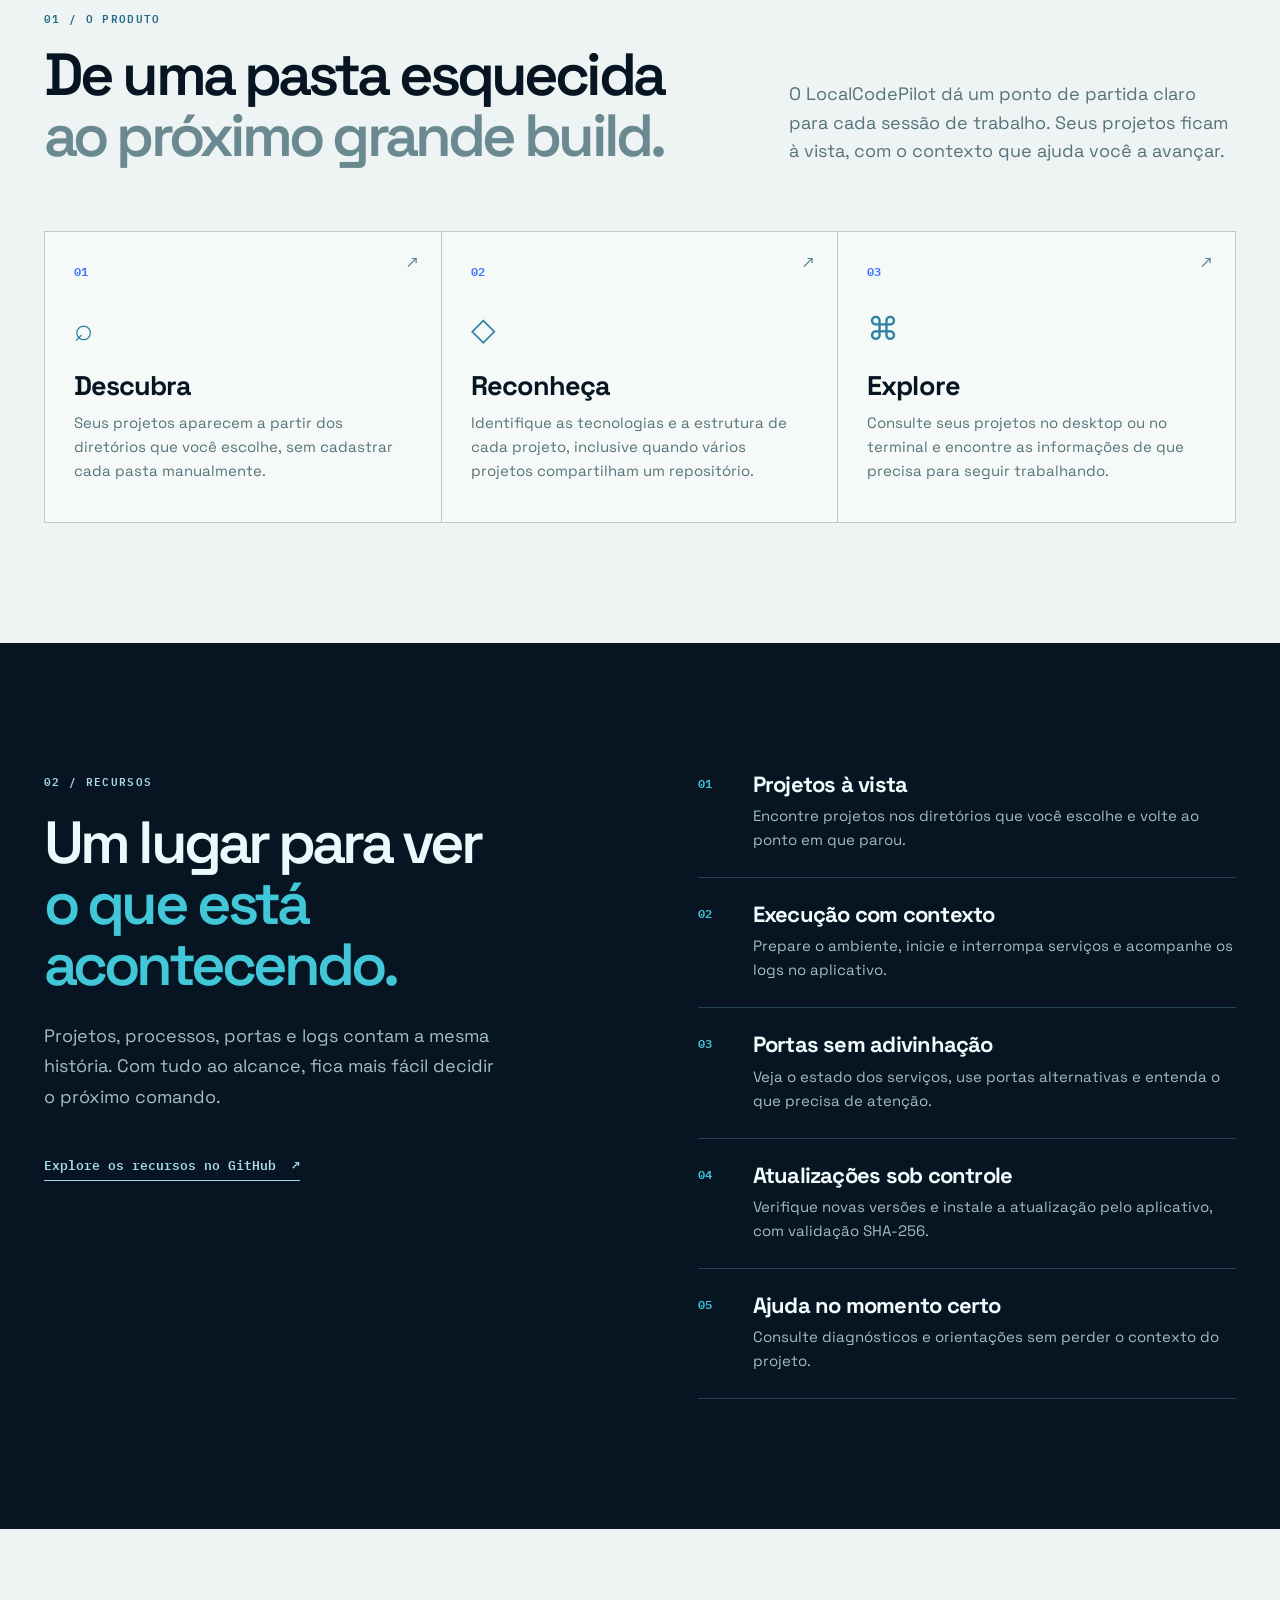
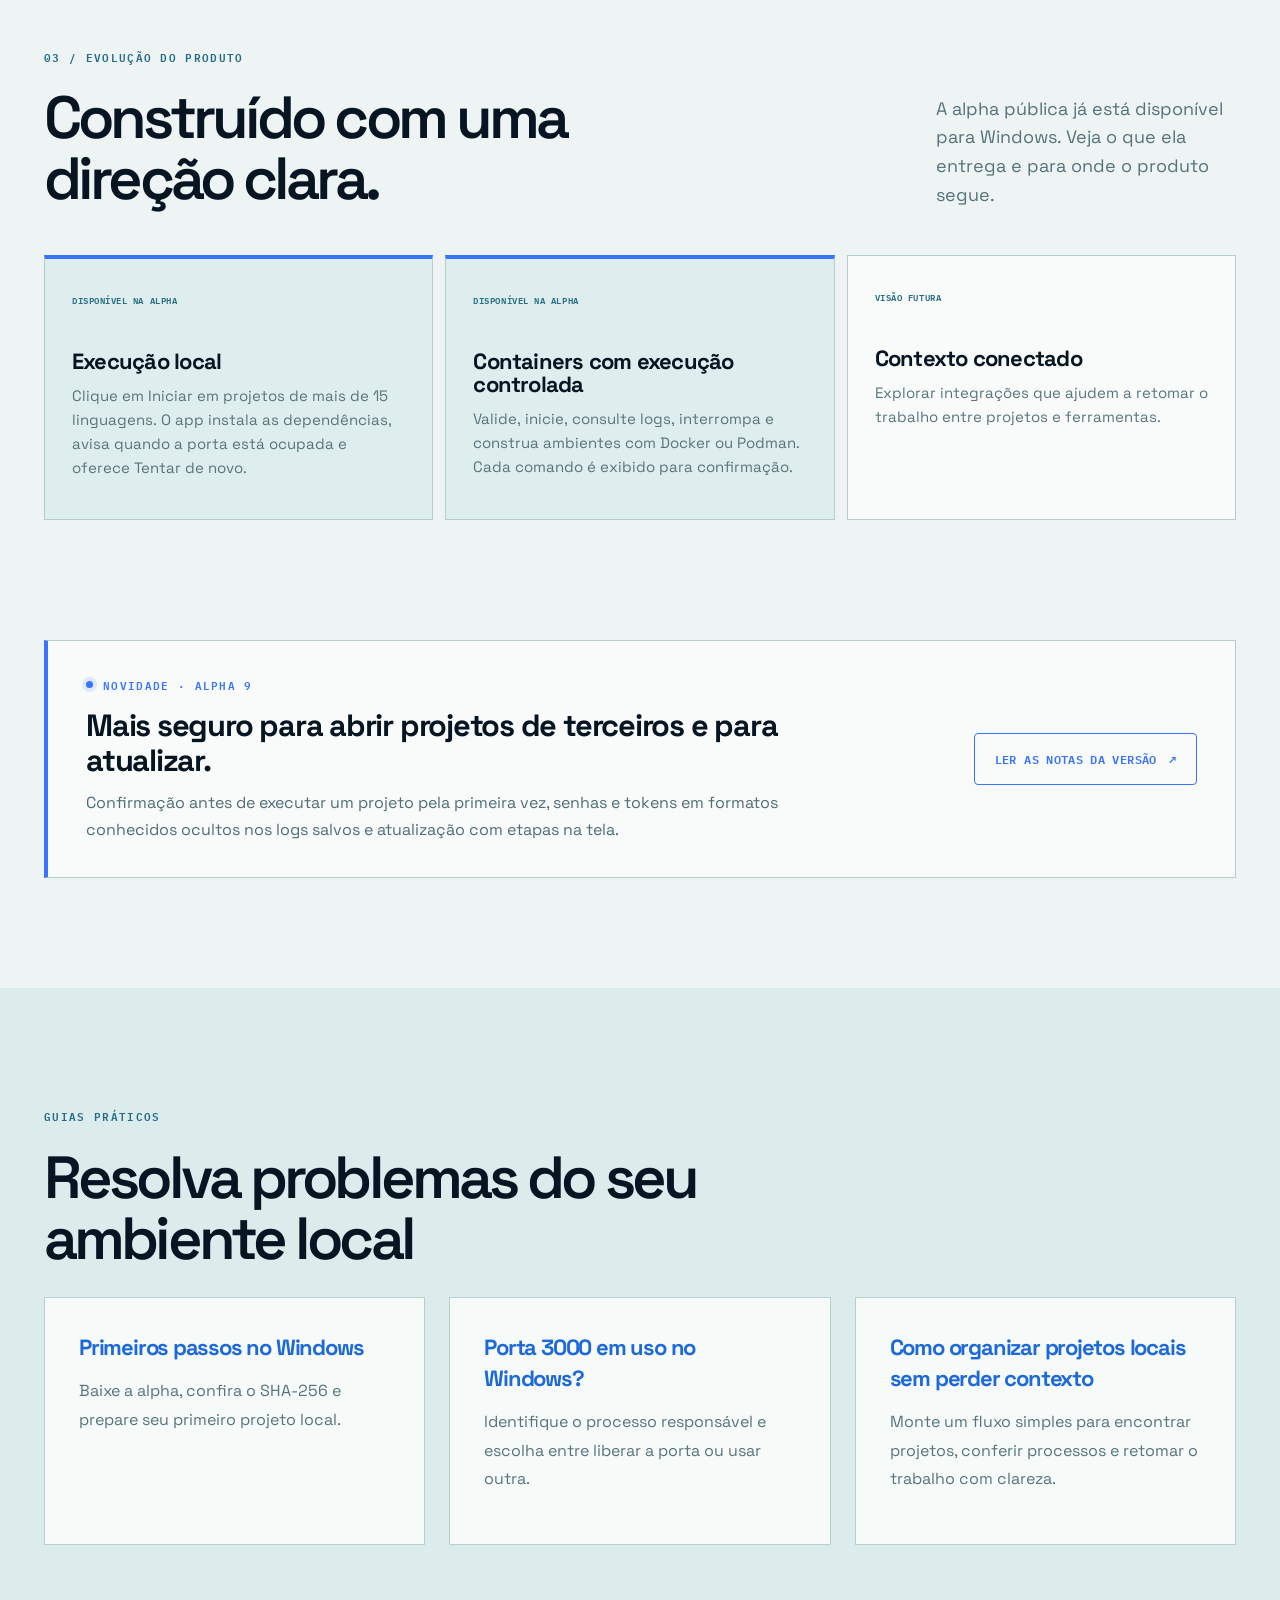
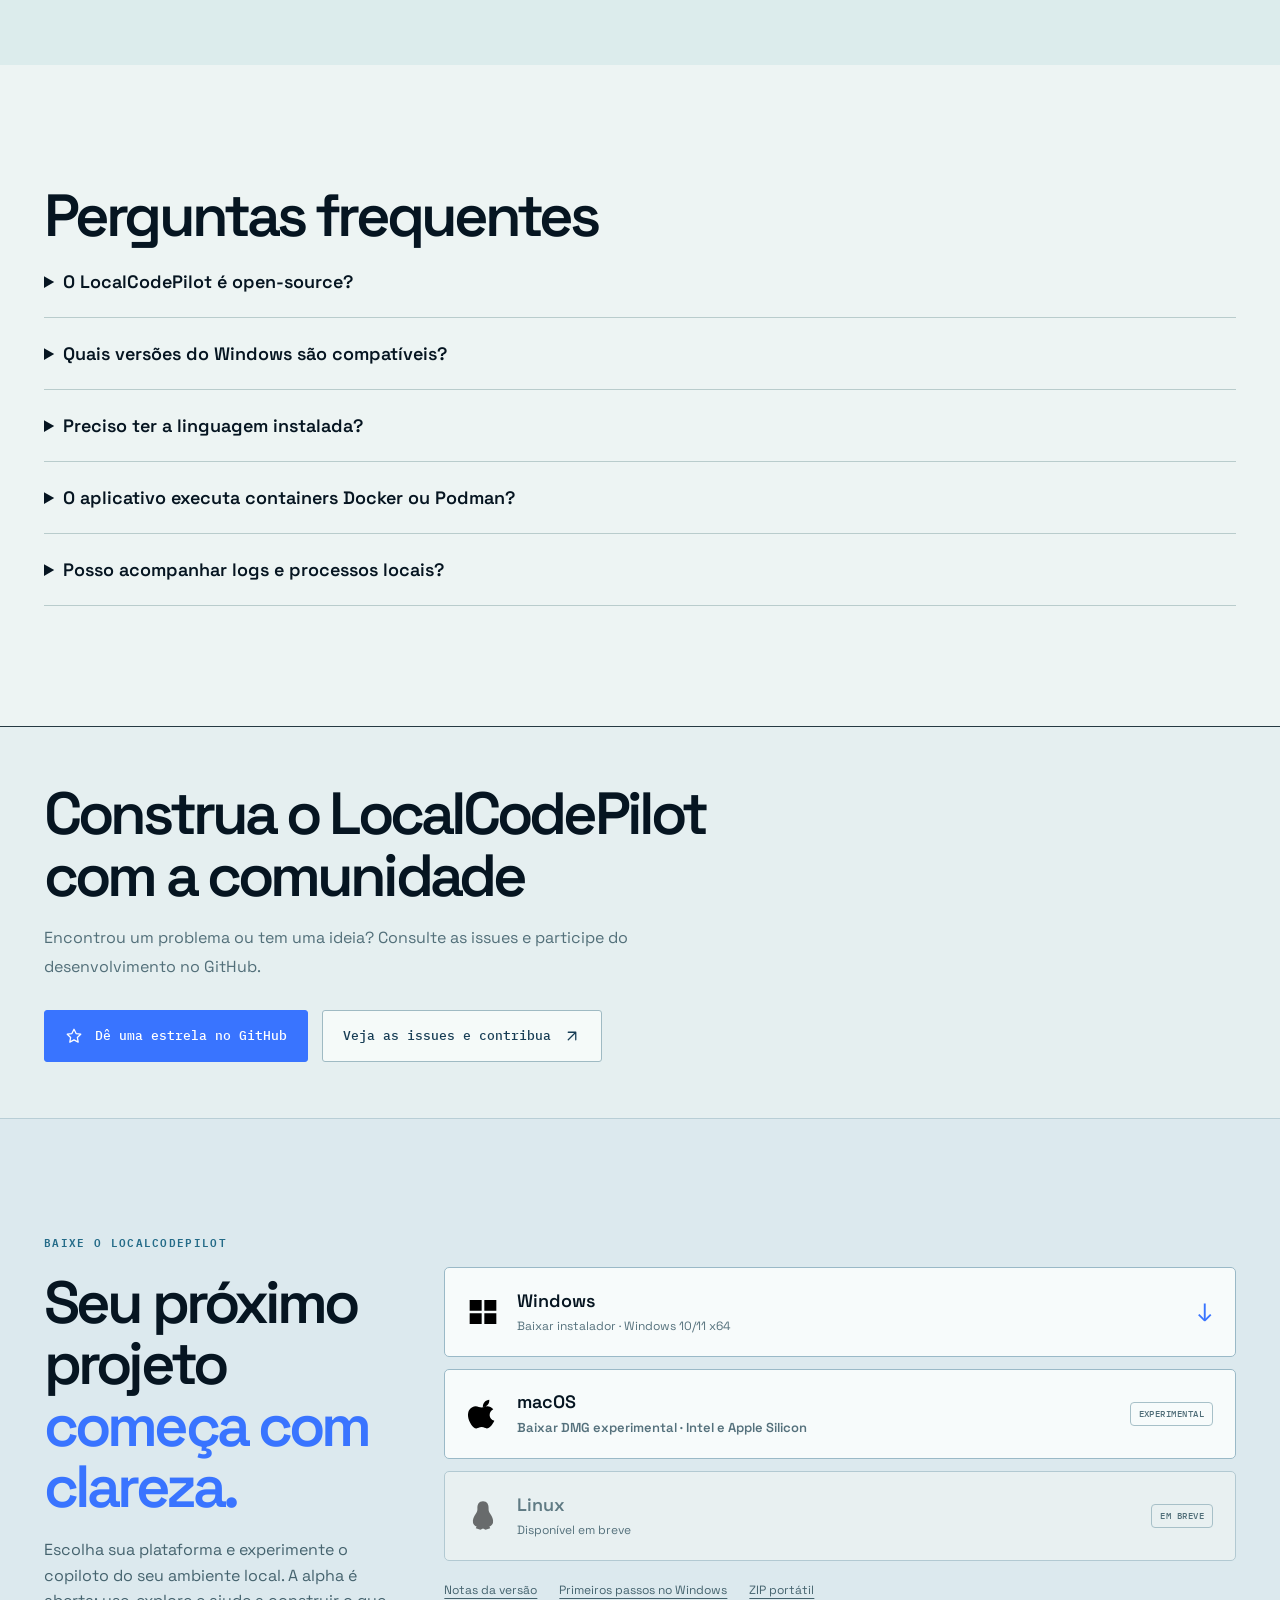
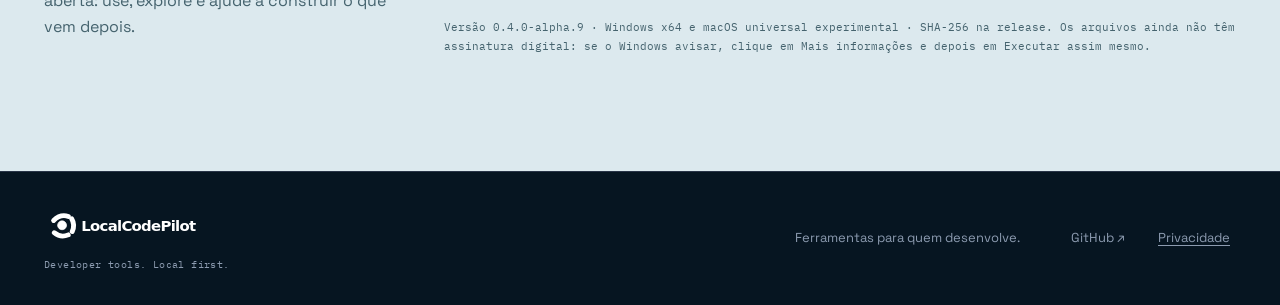
==== commit 76932ab9: "Site: demo interativa do app, visual limpo e Alpha 9 - Hero: remove formas decorativas soltas e rótu" ====
--- a/index.html
+++ b/index.html
@@ -38,7 +38,7 @@
       <a class="brand" href="#inicio" aria-label="LocalCodePilot, início"><img src="logo.svg" alt="LocalCodePilot"></a>
       <nav aria-label="Navegação principal"><a href="#como-funciona">Produto</a><a href="#recursos">Recursos</a><a href="#comecar">Baixar</a></nav>
       <div class="header-actions">
-        <button class="theme-toggle" id="theme-toggle" type="button" aria-label="Ativar tema escuro" aria-pressed="false"><span class="theme-icon" aria-hidden="true">◐</span><span class="theme-text">Tema</span></button>
+        <button class="theme-toggle" id="theme-toggle" type="button" aria-label="Ativar tema escuro" aria-pressed="false"><span class="theme-icon" aria-hidden="true"></span><span class="theme-text">Tema</span></button>
         <div class="language-switch" role="group" aria-label="Idioma">
           <a href="./" lang="pt-BR" hreflang="pt-BR" aria-label="Português" aria-current="page">PT</a>
           <a href="en/" lang="en" hreflang="en" aria-label="English">EN</a>
@@ -58,51 +58,57 @@
         <p class="hero-note"><span aria-hidden="true">●</span> Open source · Alpha pública · Seu fluxo continua local</p>
       </div>
       <div class="product-stage">
-        <div class="stage-label" aria-hidden="true"><span>REAL CAPTURE / 001</span><span>SAMPLE DATA</span></div>
-        <div class="product-window real-demo" id="demo-real" role="region" aria-label="Capturas reais do LocalCodePilot">
-          <div class="window-top"><span class="window-mark"><span>◈</span> localcodepilot <small>/ alpha 9</small></span><span class="window-caption">CAPTURAS REAIS · DADOS DE EXEMPLO</span><span class="window-controls" aria-hidden="true">● ● ●</span></div>
-          <figure class="real-demo-figure">
-            <picture>
-              <source id="real-demo-mobile" media="(max-width: 640px)" srcset="demo/demo-3-rodando-m.jpg" width="494" height="86">
-              <img id="real-demo-image" src="demo/demo-3-rodando.jpg" width="1264" height="792" fetchpriority="high" decoding="async" alt="Visão geral do LocalCodePilot com o projeto de exemplo loja-exemplo Rodando, o site respondendo em localhost:4321 e as ações Abrir site, Ver logs e Parar.">
-            </picture>
-            <figcaption>
-              <span class="real-demo-counter" id="real-demo-counter" hidden></span>
-              <strong id="real-demo-title" tabindex="-1">Veja o LocalCodePilot em ação</strong>
-              <span id="real-demo-caption">Capturas reais da Alpha 9, com projetos de exemplo.</span>
-              <span class="real-demo-lang">A interface do aplicativo está em português.</span>
-            </figcaption>
-          </figure>
-          <div class="real-demo-controls">
-            <button type="button" id="real-demo-start" class="demo-run" hidden>Ver o passo a passo <span aria-hidden="true">→</span></button>
-            <button type="button" id="real-demo-prev" class="demo-reset" hidden>Anterior</button>
-            <button type="button" id="real-demo-next" class="demo-run" hidden>Próximo</button>
+        <p class="stage-caption"><span class="pulse" aria-hidden="true"></span>Demonstração interativa</p>
+        <div class="app-window" id="app-demo" role="group" aria-label="Demonstração interativa do LocalCodePilot">
+          <div class="app-titlebar" aria-hidden="true"><span class="app-title"><img src="icon.svg" alt="" width="14" height="14">LocalCodePilot</span><span class="app-winctl"><i>&#8211;</i><i>&#9633;</i><i>&#215;</i></span></div>
+          <div class="app-body">
+            <div class="app-sidebar" aria-hidden="true">
+              <div class="app-brand"><img src="icon.svg" alt="" width="24" height="24"><span>LocalCodePilot</span></div>
+              <p class="app-group">Trabalho</p>
+              <span class="app-nav is-active"><svg viewBox="0 0 24 24" width="14" height="14" fill="none" stroke="currentColor" stroke-width="1.7" stroke-linecap="round" stroke-linejoin="round"><path d="M4 5h16v14H4zM4 10h16M10 10v9"/></svg><span>Visão geral</span></span>
+              <span class="app-nav"><svg viewBox="0 0 24 24" width="14" height="14" fill="none" stroke="currentColor" stroke-width="1.7" stroke-linecap="round" stroke-linejoin="round"><path d="M3 7h6l2 2h10v10H3z"/></svg><span>Projetos</span><b>3</b></span>
+              <span class="app-nav"><svg viewBox="0 0 24 24" width="14" height="14" fill="none" stroke="currentColor" stroke-width="1.7" stroke-linecap="round" stroke-linejoin="round"><path d="m5 8 4 4-4 4M12 16h7"/></svg><span>Processos</span></span>
+              <span class="app-nav"><svg viewBox="0 0 24 24" width="14" height="14" fill="none" stroke="currentColor" stroke-width="1.7" stroke-linecap="round" stroke-linejoin="round"><path d="m12 3 8 4.5v9L12 21l-8-4.5v-9zM4 7.5l8 4.5 8-4.5M12 12v9"/></svg><span>Containers</span></span>
+              <p class="app-group">Aplicativo</p>
+              <span class="app-nav"><svg viewBox="0 0 24 24" width="14" height="14" fill="none" stroke="currentColor" stroke-width="1.7" stroke-linecap="round" stroke-linejoin="round"><path d="M4 5h6a2 2 0 0 1 2 2v12a2 2 0 0 0-2-2H4zM20 5h-6a2 2 0 0 0-2 2v12a2 2 0 0 1 2-2h6z"/></svg><span>Ajuda</span></span>
+              <span class="app-nav"><svg viewBox="0 0 24 24" width="14" height="14" fill="none" stroke="currentColor" stroke-width="1.7" stroke-linecap="round" stroke-linejoin="round"><circle cx="12" cy="12" r="3"/><path d="M12 3v3M12 18v3M3 12h3M18 12h3M5.6 5.6l2.1 2.1M16.3 16.3l2.1 2.1M5.6 18.4l2.1-2.1M16.3 7.7l2.1-2.1"/></svg><span>Configurações</span></span>
+            </div>
+            <div class="app-main">
+              <div class="app-topbar"><span>Visão geral</span><span class="app-search" aria-hidden="true">Buscar projeto...</span></div>
+              <div class="app-content">
+                <p class="app-h1">Visão geral</p>
+                <p class="app-sub">O que está rodando, o que precisa de atenção e o que está parado.</p>
+                <div class="app-stats"><span class="app-stat"><b class="is-ok" data-stat="running">1</b><span>Rodando</span></span><span class="app-stat"><b class="is-warn" data-stat="problem">1</b><span>Com problema</span></span><span class="app-stat"><b data-stat="stopped">1</b><span>Parados</span></span></div>
+                <div class="app-list" id="app-list">
+                  <p class="app-section">Rodando <span>(1)</span></p>
+                  <article class="app-card"><div class="app-card-head"><strong>backend-api</strong><span class="app-tag tag-red">Laravel</span><span class="app-state is-ok"><i></i><span>Rodando</span></span><span class="app-note is-ok">Site respondendo</span><code>localhost:8000</code></div><div class="app-actions"><button class="app-btn is-primary" type="button" data-id="backend" data-action="open">Abrir site</button><button class="app-btn" type="button" data-id="backend" data-action="logs">Ver logs</button><button class="app-btn is-danger" type="button" data-id="backend" data-action="stop">Parar</button></div></article>
+                  <p class="app-section">Com problema <span>(1)</span></p>
+                  <article class="app-card"><div class="app-card-head"><strong>dashboard</strong><span class="app-tag tag-blue">React</span><span class="app-state is-warn"><i></i><span>Com problema</span></span><span class="app-note">Instale as dependências de: Node.js</span></div><div class="app-actions"><button class="app-btn is-primary" type="button" data-id="dashboard" data-action="install">Instalar dependências</button></div></article>
+                  <p class="app-section">Parados <span>(1)</span></p>
+                  <article class="app-card"><div class="app-card-head"><strong>frontend-app</strong><span class="app-tag tag-yellow">Node.js</span><span class="app-state"><i></i><span>Parado</span></span></div><div class="app-actions"><button class="app-btn is-primary" type="button" data-id="frontend" data-action="start">Iniciar</button></div></article>
+                </div>
+              </div>
+              <div class="app-logs" id="app-logs" hidden></div>
+              <p class="app-toast" id="app-toast" role="status" hidden></p>
+            </div>
           </div>
-          <ol class="real-demo-steps" aria-label="Passo a passo">
-            <li><button type="button" data-step="0" disabled>Projeto parado</button><p>Instale as dependências para poder iniciar este projeto.</p></li>
-            <li><button type="button" data-step="1" disabled>Confirme antes de iniciar</button><p>Confira o comando antes da primeira execução.</p></li>
-            <li><button type="button" data-step="2" disabled>Site respondendo</button><p>O projeto está rodando e o site está respondendo.</p></li>
-            <li><button type="button" data-step="3" disabled>Abra o site ou veja os logs</button><p>Na lista de Projetos, abra o site, veja os logs ou acesse Detalhes técnicos.</p></li>
-          </ol>
-          <div class="terminal-footer"><span>Interface real da Alpha 9</span><span>PROJETOS DE EXEMPLO</span></div>
+          <div class="app-dialog-layer" id="app-dialog" hidden></div>
         </div>
-        <div class="stage-corner" aria-hidden="true">LCP<span>///</span>001</div>
+        <p class="stage-note">Simulação no navegador: nenhum comando real é executado.</p>
       </div>
-      <div class="hero-index" aria-hidden="true">[ 01 / LOCAL FIRST ]</div>
     </section>
-    <section class="signal-band" aria-label="Características principais"><div class="wrap signal-inner"><span>01 / ENCONTRE</span><b>+</b><span>02 / ENTENDA</span><b>+</b><span>03 / EXECUTE</span><b>+</b><span>04 / CONTINUE</span></div></section>
     <section class="diagnostic-band wrap" aria-labelledby="diagnostic-title"><div><p class="section-kicker">LOCAL / DEV / CONTROL</p><h2 id="diagnostic-title">Seu fluxo merece um copiloto.</h2><p>Abra o projeto. Entenda o que está rodando. Resolva o próximo passo sem perder o contexto.</p></div><div class="diagnostic-chips" aria-hidden="true"><span><i></i> PROJECTS</span><span><i></i> PROCESSES</span><span><i></i> PORTS</span><span><i></i> LOGS</span></div></section>
     <section class="section wrap" id="como-funciona"><div class="section-intro"><p class="section-kicker">01 / O PRODUTO</p><h2>De uma pasta esquecida<br><span>ao próximo grande build.</span></h2><p>O LocalCodePilot dá um ponto de partida claro para cada sessão de trabalho. Seus projetos ficam à vista, com o contexto que ajuda você a avançar.</p></div>
       <div class="steps"><article><span class="step-no">01</span><div class="step-icon">⌕</div><h3>Descubra</h3><p>Seus projetos aparecem a partir dos diretórios que você escolhe, sem cadastrar cada pasta manualmente.</p></article><article><span class="step-no">02</span><div class="step-icon">◇</div><h3>Reconheça</h3><p>Identifique as tecnologias e a estrutura de cada projeto, inclusive quando vários projetos compartilham um repositório.</p></article><article><span class="step-no">03</span><div class="step-icon">⌘</div><h3>Explore</h3><p>Consulte seus projetos no desktop ou no terminal e encontre as informações de que precisa para seguir trabalhando.</p></article></div>
     </section>
     <section class="feature-section" id="recursos"><div class="wrap feature-grid"><div><p class="section-kicker">02 / RECURSOS</p><h2>Um lugar para ver<br><span>o que está acontecendo.</span></h2><p class="feature-lead">Projetos, processos, portas e logs contam a mesma história. Com tudo ao alcance, fica mais fácil decidir o próximo comando.</p><a class="text-link" href="https://github.com/cjulio1993/LocalCodePilot#linguagens-e-projetos" target="_blank" rel="noopener noreferrer">Explore os recursos no GitHub <span>↗</span></a></div><div class="feature-list"><div><span>01</span><div><h3>Projetos à vista</h3><p>Encontre projetos nos diretórios que você escolhe e volte ao ponto em que parou.</p></div></div><div><span>02</span><div><h3>Execução com contexto</h3><p>Prepare o ambiente, inicie e interrompa serviços e acompanhe os logs no aplicativo.</p></div></div><div><span>03</span><div><h3>Portas sem adivinhação</h3><p>Veja o estado dos serviços, use portas alternativas e entenda o que precisa de atenção.</p></div></div><div><span>04</span><div><h3>Atualizações sob controle</h3><p>Verifique novas versões e instale a atualização pelo aplicativo, com validação SHA-256.</p></div></div><div><span>05</span><div><h3>Ajuda no momento certo</h3><p>Consulte diagnósticos e orientações sem perder o contexto do projeto.</p></div></div></div></div></section>
     <section class="roadmap wrap"><p class="section-kicker">03 / EVOLUÇÃO DO PRODUTO</p><div class="roadmap-head"><h2>Construído com uma direção clara.</h2><p>A alpha pública já está disponível para Windows. Veja o que ela entrega e para onde o produto segue.</p></div><div class="roadmap-grid"><div class="roadmap-card now"><span class="badge">DISPONÍVEL NA ALPHA</span><h3>Execução local</h3><p>Clique em Iniciar em projetos de mais de 15 linguagens. O app instala as dependências, avisa quando a porta está ocupada e oferece Tentar de novo.</p></div><div class="roadmap-card now"><span class="badge">DISPONÍVEL NA ALPHA</span><h3>Containers com execução controlada</h3><p>Valide, inicie, consulte logs, interrompa e construa ambientes com Docker ou Podman. Cada comando é exibido para confirmação.</p></div><div class="roadmap-card"><span class="badge muted">VISÃO FUTURA</span><h3>Contexto conectado</h3><p>Explorar integrações que ajudem a retomar o trabalho entre projetos e ferramentas.</p></div></div></section>
+    <section class="release-callout wrap" id="novidades" aria-labelledby="release-title"><div class="release-copy"><p class="release-tag"><span aria-hidden="true"></span>Novidade · Alpha 9</p><h2 id="release-title">Mais seguro para abrir projetos de terceiros e para atualizar.</h2><p>Confirmação antes de executar um projeto pela primeira vez, senhas e tokens em formatos conhecidos ocultos nos logs salvos e atualização com etapas na tela.</p></div><a class="release-link" href="https://github.com/cjulio1993/LocalCodePilot/releases/tag/v0.4.0-alpha.9" target="_blank" rel="noopener noreferrer">Ler as notas da versão <span aria-hidden="true">↗</span></a></section>
     <section class="section wrap seo-guides" id="guias" aria-labelledby="guides-title">
       <p class="section-kicker">GUIAS PRÁTICOS</p><h2 id="guides-title">Resolva problemas do seu ambiente local</h2>
       <div class="guide-grid">
         <article><h3><a href="docs/primeiros-passos/">Primeiros passos no Windows</a></h3><p>Baixe a alpha, confira o SHA-256 e prepare seu primeiro projeto local.</p></article>
         <article><h3><a href="blog/porta-em-uso-windows/">Porta 3000 em uso no Windows?</a></h3><p>Identifique o processo responsável e escolha entre liberar a porta ou usar outra.</p></article>
-        <article><h3><a href="https://jcesar.dev.br/pt-br/blog/localcodepilot-alpha-8/" target="_blank" rel="noopener noreferrer">Leia sobre a Alpha 8</a></h3><p>Conheça o que mudou na versão 0.4.0-alpha.8, do início automático ao instalador para Windows.</p></article>
         <article><h3><a href="blog/organizar-projetos-locais/">Como organizar projetos locais sem perder contexto</a></h3><p>Monte um fluxo simples para encontrar projetos, conferir processos e retomar o trabalho com clareza.</p></article>
       </div>
     </section>
@@ -110,7 +116,7 @@
       <details><summary>O LocalCodePilot é open-source?</summary><p>Sim. O código está disponível no GitHub para consulta e contribuição. Consulte a licença do repositório para os termos de uso.</p></details>
       <details><summary>Quais versões do Windows são compatíveis?</summary><p>A alpha pública está disponível para Windows 10 e 11 x64. Um DMG universal experimental também está disponível para Macs Intel e Apple Silicon; Linux permanece fora desta publicação.</p></details>
       <details><summary>Preciso ter a linguagem instalada?</summary><p>Nem sempre. Quando falta a linguagem, o cartão do projeto mostra Preparar ambiente, que instala pelo winget depois da sua confirmação. A instalação foi validada com Clojure, Haskell e Zig; para as demais linguagens, ela ainda está em validação.</p></details>
-      <details><summary>O aplicativo executa containers Docker ou Podman?</summary><p>Sim. A Alpha 9 executa operações de Compose com Docker ou Podman depois de mostrar o comando e pedir confirmação, e protege um projeto de mexer nos containers de outro. O motor precisa estar instalado e em execução.</p></details>
+      <details><summary>O aplicativo executa containers Docker ou Podman?</summary><p>Sim. A alpha executa operações de Compose com Docker ou Podman depois de mostrar o comando e pedir confirmação, e protege um projeto de mexer nos containers de outro. O motor precisa estar instalado e em execução.</p></details>
       <details><summary>Posso acompanhar logs e processos locais?</summary><p>Sim. A alpha permite iniciar e interromper serviços compatíveis, acompanhar logs e trabalhar com portas alternativas. A compatibilidade depende da tecnologia e dos requisitos do projeto.</p></details>
     </section>
     <section class="section wrap community" id="comunidade">
--- a/experience.css
+++ b/experience.css
@@ -41,7 +41,7 @@
   background-size: 52px 52px;
   mask-image: linear-gradient(90deg,transparent 0,black 32%,transparent 100%);
 }
-.hero:after { content: '01 — PRODUCT'; position: absolute; top: 24px; left: 0; height: auto; width: auto; background: none; color: #617c83; font: 600 10px 'IBM Plex Mono',monospace; letter-spacing: .15em; }
+.hero:after { content: none; }
 .hero-copy { position: relative; z-index: 1; }
 .eyebrow { color: #246477; font-size: 10px; letter-spacing: .12em; margin-bottom: 30px; }
 .eyebrow-line { width: 22px; height: 2px; border-radius: 0; background: var(--blue); box-shadow: none; }
@@ -57,57 +57,179 @@
 .hero .button.secondary:hover { background: #d8e8e8; color: var(--blue); border-color: var(--blue); }
 .hero-note { margin-top: 27px; color: #54717a; font-size: 11px; }
 .hero-note span { color: #168677; }
-.hero-index { bottom: 28px; color: #739097; }
 .product-stage { position: relative; min-width: 0; padding: 22px 12px 18px 0; }
-.product-stage:before { content: ''; position: absolute; width: 70%; height: 67%; right: -23px; top: -14px; background: var(--cyan); clip-path: polygon(0 0,100% 0,100% 100%,94% 100%,94% 7%,0 7%); }
-.product-stage:after { content: ''; position: absolute; height: 110px; width: 110px; right: -20px; bottom: -17px; border-right: 10px solid var(--blue); border-bottom: 10px solid var(--blue); z-index: -1; }
-.stage-label { display: flex; justify-content: space-between; gap: 20px; color: #4c737e; font: 600 9px 'IBM Plex Mono',monospace; letter-spacing: .1em; margin: 0 10px 11px 0; }
-.product-window { position: relative; border: 1px solid #173b4b; border-radius: 8px; overflow: hidden; background: var(--night); box-shadow: 16px 24px 0 #0b2333, 0 34px 80px #071f2b3d; transform: none; }
-.window-top { height: 57px; background: #0b2534; border-bottom: 1px solid #214554; padding: 0 21px; }
-.window-mark { color: #eefbff; font-size: 13px; }
-.window-mark>span { color: var(--cyan); font-size: 18px; vertical-align: -1px; }
-.window-mark small { font-size: 10px; color: #779ba8; font-weight: 400; }
-.window-caption { color: #8cabb5; font-size: 9px; }
-.window-controls { color: #4d8595; }
-.demo-body { display: grid; grid-template-columns: 190px minmax(0,1fr); min-height: 397px; padding: 0; }
-.demo-sidebar { border-right: 1px solid #244757; background: #0a1d29; display: flex; flex-direction: column; padding: 22px 11px 16px; }
-.demo-sidebar-title { padding: 0 9px 20px; }
-.demo-sidebar-title strong { color: #eaf9fc; font-size: 15px; line-height: 1.2; }
-.demo-label { color: #81a4af; font-size: 9px; letter-spacing: .12em; }
-.demo-projects { display: flex; flex-direction: column; gap: 5px; margin: 0; }
-.demo-project { min-height: 58px; border: 1px solid transparent; border-radius: 5px; background: transparent; color: #b9d0d8; font-size: 11px; padding: 8px; }
-.demo-project:hover { background: #163846; }
-.demo-project.active { background: #174459; color: #f4ffff; border-color: #3d91a4; box-shadow: inset 3px 0 var(--cyan); }
-.project-icon { border-color: #416f7e; color: #8be7ea; }
-.demo-project.active .project-icon { border-color: #70bdcb; }
-.demo-project small, .demo-project.active small { color: #86a7b1; font-size: 9px; }
-.project-chevron { margin-left: auto; color: #5f9ca9; font: 13px 'IBM Plex Mono',monospace; }
-.demo-sidebar-footer { margin-top: auto; padding: 20px 9px 0; color: #6f9aa7; font: 600 9px 'IBM Plex Mono',monospace; letter-spacing: .07em; }
-.pulse { display: inline-block; width: 6px; height: 6px; border-radius: 50%; margin-right: 7px; background: var(--acid); box-shadow: 0 0 12px var(--acid); }
-.demo-main { min-width: 0; padding: 22px 23px 16px; background: radial-gradient(circle at 85% 0,#15445a88,transparent 45%),#0b1c28; }
-.demo-main-head { display: flex; justify-content: space-between; gap: 10px; color: #92aeb8; font: 600 9px 'IBM Plex Mono',monospace; letter-spacing: .08em; margin-bottom: 28px; }
-.demo-live { color: var(--acid); white-space: nowrap; }
-.demo-live i { display: inline-block; width: 5px; height: 5px; margin-right: 6px; border-radius: 50%; background: currentColor; vertical-align: 2px; }
-.demo-info { gap: 22px; margin-bottom: 22px; }
-.demo-info>div { border-top-color: #2b4e5d; }
-.demo-info strong,.demo-info code { color: #eaf7fb; font-size: 12px; }
-.demo-console { background: #06141d; border: 1px solid #28505e; border-radius: 5px; }
-.console-head { border-bottom-color: #224554; color: #91b3be; }
-.console-lines { height: 136px; font-size: 10px; }
-.console-lines span,.console-prompt { color: var(--cyan)!important; }
-.state.is-running { color: var(--acid); }
-.demo-controls { margin-top: 14px; }
-.demo-run { border-radius: 4px; background: var(--cyan); color: #042433; border-color: var(--cyan); }
-.demo-run:hover { background: #9beef0; }
-.demo-reset { color: #91aebb; }
-.terminal-footer { margin: 0; padding: 12px 22px; background: #0b2534; border-top: 1px solid #214554; color: #7599a5; }
-.terminal-footer span:first-child:before { background: var(--cyan); }
-.stage-corner { position: absolute; bottom: -8px; right: 19px; padding: 8px 10px; color: #52717b; background: var(--paper); font: 600 10px 'IBM Plex Mono',monospace; letter-spacing: .08em; }
-.stage-corner span { color: var(--blue); margin: 0 5px; }
-.signal-band { background: var(--blue); border: 0; color: #fff; transform: skewY(-1deg); margin: -10px 0 0; }
-.signal-inner { transform: skewY(1deg); min-height: 96px; color: #fff; font-size: 12px; letter-spacing: .11em; }
-.signal-inner b { color: #c6e2ff; }
-.diagnostic-band { padding-top: 120px; padding-bottom: 110px; border-bottom: 1px solid var(--line-light); }
+.product-stage { isolation: isolate; }
+/* A soft brand glow behind the demo window; no hard shapes that read as broken images. */
+.product-stage:before { content: ''; position: absolute; inset: 8% -4% -6% 6%; z-index: -1; pointer-events: none; background: radial-gradient(ellipse at 60% 45%, #42c7d938, transparent 62%), radial-gradient(ellipse at 25% 85%, #3974ff24, transparent 55%); filter: blur(8px); }
+.stage-caption { display: flex; align-items: center; margin: 0 0 12px; color: #3f6670; font: 600 10px 'IBM Plex Mono',monospace; letter-spacing: .1em; text-transform: uppercase; }
+.stage-caption .pulse { background: var(--blue); box-shadow: 0 0 10px #3974ff88; }
+/* Interactive replica of the app (colors from the desktop app's theme.rs). It stays dark in both site themes, like a screenshot. */
+.app-window { --a-bg: #0f1117; --a-side: #12151c; --a-surface: #1a1d26; --a-border: #2c313c; --a-primary: #4f8cff; --a-ok: #2ecc71; --a-text: #f5f5f5; --a-muted: #a0a7b4; --a-warn: #ffcd4b; --a-danger: #eb5757;
+  position: relative; overflow: hidden; border: 1px solid #2a2f3a; border-radius: 10px; background: var(--a-bg); color: var(--a-text); font: 400 13px/1.45 'Segoe UI Variable','Segoe UI',system-ui,-apple-system,sans-serif; letter-spacing: 0; box-shadow: 0 40px 90px -24px #0615215c, 0 14px 32px -12px #0615213d; text-align: left; }
+.app-window button { font: inherit; letter-spacing: 0; text-transform: none; }
+.app-titlebar { height: 32px; display: flex; align-items: center; justify-content: space-between; padding-left: 12px; background: #202020; border-bottom: 1px solid #000; font-size: 12px; color: #e6e6e6; }
+.app-title { display: flex; align-items: center; gap: 8px; }
+.app-title img { border-radius: 3px; }
+.app-winctl { display: flex; height: 100%; }
+.app-winctl i { width: 44px; display: grid; place-items: center; font-style: normal; color: #cfcfcf; font-size: 13px; }
+.app-body { display: grid; grid-template-columns: 178px minmax(0,1fr); height: 470px; }
+.app-sidebar { display: flex; flex-direction: column; gap: 3px; padding: 18px 10px; background: var(--a-side); border-right: 1px solid var(--a-border); }
+.app-brand { display: flex; align-items: center; gap: 10px; padding: 0 6px 18px; font-size: 14px; font-weight: 500; }
+.app-group { margin: 10px 6px 4px; color: var(--a-muted); font-size: 11px; }
+.app-nav { display: flex; align-items: center; gap: 10px; padding: 7px 8px; border-radius: 6px; color: #c9ced8; font-size: 12.5px; }
+.app-nav b { margin-left: auto; color: var(--a-muted); font-weight: 400; font-size: 11px; }
+.app-nav.is-active { background: #1c2536; color: var(--a-text); }
+.app-main { position: relative; display: flex; flex-direction: column; min-width: 0; min-height: 0; overflow: hidden; }
+.app-topbar { flex: none; height: 46px; display: flex; align-items: center; justify-content: space-between; gap: 12px; padding: 0 16px 0 20px; border-bottom: 1px solid var(--a-border); font-size: 12.5px; }
+.app-search { width: 170px; padding: 6px 12px; border-radius: 6px; background: #161922; color: #7d8494; font-size: 11.5px; text-align: center; }
+.app-content { flex: 1; min-height: 0; overflow: auto; padding: 20px 22px 18px; scrollbar-width: thin; scrollbar-color: #2c313c transparent; }
+.app-h1 { margin: 0 0 3px; font-size: 21px; font-weight: 500; }
+.app-sub { margin: 0 0 14px; color: var(--a-muted); font-size: 12px; }
+.app-stats { display: flex; flex-wrap: wrap; gap: 8px; margin-bottom: 16px; }
+.app-stat { display: flex; align-items: center; gap: 8px; padding: 7px 12px; border: 1px solid var(--a-border); border-radius: 7px; background: var(--a-surface); font-size: 12px; }
+.app-stat b { font-size: 17px; font-weight: 400; color: var(--a-muted); }
+.app-stat b.is-ok { color: var(--a-ok); }
+.app-stat b.is-warn { color: var(--a-warn); }
+.app-section { margin: 14px 0 7px; font-size: 13px; font-weight: 500; }
+.app-section:first-child { margin-top: 0; }
+.app-card { margin-bottom: 8px; padding: 11px 13px; border: 1px solid var(--a-border); border-radius: 8px; background: var(--a-surface); }
+.app-card-head { display: flex; flex-wrap: wrap; align-items: center; gap: 6px 12px; margin-bottom: 9px; }
+.app-card-head strong { font-size: 13.5px; font-weight: 500; }
+.app-card-head code { font: 600 11.5px Consolas,'IBM Plex Mono',monospace; color: var(--a-text); }
+.app-tag { padding: 1px 6px; border: 1px solid; border-radius: 4px; font-size: 10.5px; }
+.tag-red { color: #ff6b6b; border-color: #ff6b6b66; background: #ff6b6b14; }
+.tag-blue { color: #6ea8ff; border-color: #6ea8ff66; background: #6ea8ff14; }
+.tag-yellow { color: #f1d25a; border-color: #f1d25a66; background: #f1d25a12; }
+.app-state { display: inline-flex; align-items: center; gap: 6px; color: var(--a-muted); font-size: 12px; }
+.app-state i { width: 9px; height: 9px; border: 1.5px solid currentColor; border-radius: 50%; }
+.app-state.is-ok { color: var(--a-ok); }
+.app-state.is-warn { color: var(--a-warn); }
+.app-state.is-busy { color: var(--a-primary); }
+.app-state.is-busy i { border-right-color: transparent; animation: app-spin .8s linear infinite; }
+.app-note { color: var(--a-muted); font-size: 11.5px; }
+.app-note.is-ok { color: var(--a-ok); }
+.app-actions { display: flex; flex-wrap: wrap; gap: 6px; }
+.app-btn { min-height: 28px; padding: 0 12px; border: 0; border-radius: 6px; background: #2a2d35; color: #e9ebef; font-size: 12px; cursor: pointer; transition: background .15s, filter .15s; }
+.app-btn:hover { background: #343844; }
+.app-btn.is-primary { background: var(--a-primary); color: #fff; min-width: 110px; }
+.app-btn.is-primary:hover { filter: brightness(1.1); }
+.app-btn.is-danger { color: var(--a-danger); }
+.app-btn.is-busy { opacity: .75; cursor: progress; }
+.app-btn:focus-visible { outline: 2px solid #9fc0ff; outline-offset: 2px; }
+.app-window:not(.is-touched) [data-action="start"] { animation: app-hint 1.8s ease-out 1.2s 3; }
+.app-logs { flex: none; height: 132px; display: flex; flex-direction: column; border-top: 1px solid var(--a-border); background: #0b0d12; }
+.app-logs-head { display: flex; align-items: center; justify-content: space-between; padding: 5px 10px 5px 16px; border-bottom: 1px solid #1d212b; color: var(--a-muted); font-size: 11.5px; }
+.app-logs-close { border: 0; background: none; color: var(--a-muted); font-size: 16px; line-height: 1; cursor: pointer; padding: 2px 6px; }
+.app-logs-body { flex: 1; overflow: auto; padding: 8px 16px; font: 11px/1.6 Consolas,'IBM Plex Mono',monospace; color: #d6dbe4; }
+.app-logs-body p { margin: 0; white-space: pre-wrap; }
+.app-logs-body .is-muted { color: var(--a-muted); }
+.app-toast { position: absolute; left: 50%; bottom: 16px; transform: translateX(-50%); margin: 0; padding: 8px 14px; border: 1px solid var(--a-border); border-radius: 6px; background: #242833; color: var(--a-text); font-size: 12px; white-space: nowrap; box-shadow: 0 8px 24px #0008; }
+.app-dialog-layer { position: absolute; inset: 32px 0 0; display: grid; place-items: center; padding: 16px; background: #0009; }
+.app-dialog-layer[hidden], .app-logs[hidden], .app-toast[hidden] { display: none; }
+.app-dialog { width: min(420px,100%); border: 1px solid #3a404d; border-radius: 8px; background: #1b1e26; box-shadow: 0 20px 60px #000a; }
+.app-dialog-head { display: flex; align-items: center; justify-content: space-between; padding: 8px 8px 8px 14px; border-bottom: 1px solid var(--a-border); }
+.app-dialog-head p { margin: 0; font-size: 13px; font-weight: 600; }
+.app-dialog-x { border: 0; background: none; color: var(--a-muted); font-size: 17px; line-height: 1; padding: 2px 7px; cursor: pointer; }
+.app-dialog-body { padding: 12px 14px 4px; }
+.app-dialog-body strong { display: block; margin-bottom: 4px; font-size: 15px; font-weight: 600; }
+.app-dialog-body > p { margin: 0 0 10px; color: #d7dbe2; font-size: 12px; }
+.app-dialog-body > p.app-dialog-row { display: flex; flex-wrap: wrap; gap: 6px; margin: 0 0 4px; }
+.app-dialog-row span { color: var(--a-muted); }
+.app-dialog-row code { font: 11.5px Consolas,'IBM Plex Mono',monospace; color: var(--a-text); overflow-wrap: anywhere; }
+.app-dialog-actions { display: flex; gap: 8px; padding: 10px 14px 12px; border-top: 1px solid var(--a-border); margin-top: 10px; }
+.app-dialog-actions .is-primary { background: #3a65b8; min-width: 0; }
+.app-sr { position: absolute; width: 1px; height: 1px; overflow: hidden; clip-path: inset(50%); white-space: nowrap; }
+.stage-note { margin: 14px 0 0; color: #58737b; font: 400 11px 'IBM Plex Mono',monospace; }
+.app-nav { width: 100%; border: 0; background: none; text-align: left; cursor: pointer; transition: background .15s, color .15s; }
+.app-nav:hover { background: #1a1f2b; color: var(--a-text); }
+.app-nav:focus-visible, .app-chip:focus-visible, .app-stat:focus-visible, .app-topic-head:focus-visible, .app-star:focus-visible, .app-link:focus-visible, .app-disclosure:focus-visible, .app-input:focus-visible { outline: 2px solid #9fc0ff; outline-offset: 2px; }
+.app-ico { display: inline-flex; flex: none; color: var(--a-muted); }
+.app-nav.is-active .app-ico { color: var(--a-text); }
+.app-nav span:not(.app-ico) { white-space: nowrap; }
+button.app-stat { color: inherit; cursor: pointer; transition: border-color .15s; }
+button.app-stat:hover { border-color: #4a5263; }
+.app-h1 small { margin-left: 10px; color: var(--a-muted); font-size: 12px; font-weight: 400; }
+.app-pagehead { display: flex; flex-wrap: wrap; align-items: flex-start; justify-content: space-between; gap: 10px; margin-bottom: 12px; }
+.app-btn.is-soft { background: #2f4f86; }
+.app-toolbar { display: flex; flex-wrap: wrap; align-items: center; gap: 8px; margin-bottom: 14px; }
+.app-input { width: 180px; max-width: 100%; height: 30px; padding: 0 10px; border: 1px solid transparent; border-radius: 6px; background: #161922; color: var(--a-text); font: inherit; font-size: 12px; }
+.app-input::placeholder { color: #7d8494; }
+.app-content > .app-input { display: block; width: min(320px,100%); margin-bottom: 10px; }
+.app-chips { display: flex; flex-wrap: wrap; gap: 4px; margin-bottom: 12px; }
+.app-toolbar .app-chips { margin: 0; }
+.app-chip { min-height: 28px; padding: 0 10px; border: 0; border-radius: 6px; background: transparent; color: #d7dbe2; font-size: 12px; cursor: pointer; }
+.app-chip:hover { background: #1f2430; }
+.app-chip.is-active { background: #2f4f86; color: #fff; }
+.app-help-chips .app-chip, .app-content > .app-chips .app-chip { background: #2a2d35; }
+.app-grid { display: grid; grid-template-columns: repeat(2,minmax(0,1fr)); gap: 10px; }
+.app-grid .app-card { margin: 0; }
+.app-pcard { display: flex; flex-direction: column; gap: 8px; }
+.app-pcard .app-card-head { margin: 0; }
+.app-pcard.is-warn { border-color: #8a7330; }
+.app-star { width: 28px; height: 28px; flex: none; border: 0; border-radius: 6px; background: #2a2d35; color: #c9ced8; font-size: 14px; cursor: pointer; }
+.app-star[aria-pressed="true"] { color: var(--a-warn); }
+.app-btn.app-details { align-self: flex-start; }
+.app-detail-rows p { margin: 0 0 3px; font-size: 11.5px; overflow-wrap: anywhere; }
+.app-detail-rows span { color: var(--a-muted); }
+.app-detail-rows code, .app-mini code { font: 11px Consolas,'IBM Plex Mono',monospace; color: var(--a-text); }
+.app-empty { margin: 8px 0; color: var(--a-muted); font-size: 12px; }
+.app-proc { padding: 13px 14px; }
+.app-proc-head { display: flex; align-items: flex-start; justify-content: space-between; gap: 10px; flex-wrap: wrap; }
+.app-proc-head strong { font-size: 14px; font-weight: 500; }
+.app-mini { margin: 3px 0 0; color: var(--a-muted); font-size: 11px; }
+.app-mini.is-ok, .app-note.is-ok { color: var(--a-ok); }
+.app-mini.is-warn, .app-note.is-warn { color: var(--a-warn); }
+.app-mini.is-busy { color: var(--a-primary); }
+.app-svc { margin-top: 10px; padding: 11px 12px; border: 1px solid var(--a-border); border-radius: 7px; background: #13161d; }
+.app-svc .app-card-head { margin: 0; }
+.app-link { display: block; margin: 8px 0 2px; padding: 0; border: 0; background: none; color: var(--a-ok); font-size: 11.5px; cursor: pointer; }
+.app-link:hover { text-decoration: underline; }
+.app-cmd { display: block; margin-top: 6px; font: 11.5px Consolas,'IBM Plex Mono',monospace; color: #d6dbe4; overflow-wrap: anywhere; }
+.app-cmd.is-muted { color: var(--a-muted); font-size: 11px; }
+.app-disclosure { margin-top: 8px; padding: 0; border: 0; background: none; color: #d7dbe2; font-size: 12px; cursor: pointer; }
+.app-out { margin-top: 6px; padding: 8px 10px; border-radius: 5px; background: #0b0d12; font: 11px/1.6 Consolas,'IBM Plex Mono',monospace; color: #d6dbe4; }
+.app-out p { margin: 0; white-space: pre-wrap; }
+.app-dot { display: inline-block; width: 8px; height: 8px; margin-right: 7px; border-radius: 50%; background: var(--a-ok); }
+.app-service { margin-top: 10px; padding-top: 10px; border-top: 1px solid var(--a-border); }
+.app-service .app-card-head { margin: 0; }
+.app-label { margin: 14px 0 6px; font-size: 12.5px; font-weight: 500; }
+.app-banner { display: flex; flex-wrap: wrap; align-items: center; gap: 10px; margin-bottom: 6px; }
+.app-topics { display: flex; flex-direction: column; gap: 6px; }
+.app-topic { border: 1px solid var(--a-border); border-radius: 7px; background: var(--a-surface); }
+.app-topic-head { width: 100%; display: flex; gap: 8px; padding: 9px 12px; border: 0; background: none; color: var(--a-text); font-size: 13px; text-align: left; cursor: pointer; }
+.app-topic-head span { width: 10px; color: var(--a-muted); }
+.app-topic-body { padding: 0 12px 12px 30px; }
+.app-topic-body p { margin: 0 0 10px; color: #d7dbe2; font-size: 12px; line-height: 1.6; }
+.app-langs { display: flex; flex-direction: column; gap: 10px; }
+.app-lang { display: flex; flex-wrap: wrap; align-items: baseline; gap: 4px 10px; }
+.app-lang .app-cmd { width: 100%; margin: 0; }
+.app-section + .app-card { margin-top: 0; }
+@media(max-width:800px) {
+  .app-grid { grid-template-columns: 1fr; }
+}
+@keyframes app-spin { to { transform: rotate(360deg); } }
+@keyframes app-hint { 0% { box-shadow: 0 0 0 0 #4f8cffaa; } 100% { box-shadow: 0 0 0 10px #4f8cff00; } }
+@media(prefers-reduced-motion: reduce) { .app-window [data-action="start"] { animation: none !important; } .app-state.is-busy i { animation: none; } }
+@media(max-width:800px) {
+  .app-body { grid-template-columns: 52px minmax(0,1fr); }
+  .app-sidebar { padding-inline: 8px; align-items: center; }
+  .app-brand span, .app-nav span:not(.app-ico), .app-nav b, .app-group { display: none; }
+  .app-nav { justify-content: center; padding: 9px 0; }
+  .app-brand { padding: 0 0 14px; }
+}
+@media(max-width:560px) {
+  .app-body { grid-template-columns: minmax(0,1fr); height: 500px; }
+  .app-body { grid-template-rows: auto minmax(0,1fr); }
+  .app-sidebar { flex-direction: row; justify-content: space-around; padding: 4px 6px; border-right: 0; border-bottom: 1px solid var(--a-border); }
+  .app-sidebar .app-brand { display: none; }
+  .app-nav { width: auto; flex: 1; padding: 9px 0; }
+  .app-search, .app-winctl i:not(:last-child) { display: none; }
+  .product-stage:before { display: none; }
+  .app-content { padding: 16px 14px; }
+  .app-btn.is-primary { min-width: 0; }
+  .app-toast { white-space: normal; width: calc(100% - 32px); text-align: center; }
+}
+.diagnostic-band { border-top: 1px solid var(--line-light); padding-top: 110px; padding-bottom: 110px; border-bottom: 1px solid var(--line-light); }
 .section-kicker { color: #246b88; font-size: 11px; letter-spacing: .12em; }
 .diagnostic-band h2 { max-width: 640px; font-size: clamp(44px,4.8vw,70px); line-height: 1; }
 .diagnostic-band p:not(.section-kicker) { color: #54727a; font-size: 19px; }
@@ -150,6 +272,14 @@
 .seo-guides h2 { max-width: 900px; }
 .guide-grid article { background: #f6fbf9; border: 1px solid #b8d0d0; border-radius: 0; padding: 34px; }
 .guide-grid { grid-template-columns: repeat(3,minmax(0,1fr)); }
+.release-callout { display: flex; align-items: center; justify-content: space-between; gap: 40px; margin-bottom: 110px; padding: 34px 38px; background: #f8fbfa; border: 1px solid var(--line-light); border-left: 4px solid var(--blue); }
+.release-copy { max-width: 760px; }
+.release-tag { display: flex; align-items: center; gap: 10px; margin: 0 0 14px; color: var(--blue); font: 600 11px 'IBM Plex Mono',monospace; letter-spacing: .12em; text-transform: uppercase; }
+.release-tag span { width: 7px; height: 7px; border-radius: 50%; background: currentColor; box-shadow: 0 0 0 4px #3974ff22; }
+.release-callout h2 { margin: 0 0 12px; color: var(--night); font-size: clamp(24px,2.4vw,34px); line-height: 1.15; letter-spacing: -.04em; }
+.release-callout p:not(.release-tag) { margin: 0; color: #4f6d76; font-size: 16px; line-height: 1.65; }
+.release-link { flex: none; display: inline-flex; align-items: center; gap: 12px; min-height: 52px; padding: 0 20px; border: 1px solid var(--blue); border-radius: 4px; color: var(--blue); font: 600 12px 'IBM Plex Mono',monospace; text-transform: uppercase; letter-spacing: .03em; }
+.release-link:hover { background: var(--blue); color: #fff; }
 .guide-grid h3 { color: var(--night); }
 .guide-grid a { color: #1d69da; }
 .guide-grid p { color: #58737b; }
@@ -197,13 +327,8 @@
   .hero h1 { font-size: clamp(48px,10vw,72px); }
   .hero-actions .button { width: 100%; }
   .product-stage { padding-right: 5px; }
-  .demo-body { grid-template-columns: 145px minmax(0,1fr); }
-  .demo-sidebar { padding-inline: 5px; }
-  .demo-project { padding: 6px; gap: 5px; }
-  .project-chevron { display: none; }
-  .demo-main { padding: 18px 13px; }
-  .demo-main-head { margin-bottom: 18px; }
-  .signal-inner { min-height: 80px; font-size: 9px; }
+  .release-callout { flex-direction: column; align-items: flex-start; gap: 24px; margin-bottom: 85px; padding: 26px 22px; }
+  .release-link { width: 100%; justify-content: space-between; }
   .diagnostic-band { padding-block: 90px; }
   .steps { grid-template-columns: 1fr; }
   .steps article { min-height: 0; border-right: 0; border-bottom: 1px solid var(--line-light); }
@@ -219,24 +344,6 @@
   .hero h1 { font-size: clamp(42px,11vw,58px); }
   .eyebrow { font-size: 9px; }
   .product-stage { padding-top: 14px; }
-  .stage-label { font-size: 8px; }
-  .window-top { padding-inline: 11px; }
-  .window-mark small,.window-caption { display: none; }
-  .demo-body { display: block; }
-  .demo-sidebar { display: block; padding: 12px; border-right: 0; border-bottom: 1px solid #244757; }
-  .demo-sidebar-title,.demo-sidebar-footer { display: none; }
-  .demo-projects { display: grid; grid-template-columns: repeat(3,minmax(0,1fr)); gap: 5px; }
-  .demo-project { min-height: 52px; font-size: 9px; }
-  .demo-project small { font-size: 8px; }
-  .demo-main { padding: 17px 13px; }
-  .demo-main-head { margin-bottom: 14px; }
-  .demo-info { gap: 8px; }
-  .demo-info strong,.demo-info code { font-size: 10px; }
-  .console-lines { height: 110px; }
-  .terminal-footer { padding: 10px 13px; }
-  .signal-inner { gap: 6px; flex-wrap: wrap; padding: 15px 0; }
-  .signal-inner span { width: 42%; }
-  .signal-inner b { display: none; }
   .diagnostic-chips { grid-template-columns: 1fr 1fr; }
   .diagnostic-chips span { min-width: 0; }
   .section { padding-block: 85px; }
@@ -263,7 +370,8 @@
   white-space: nowrap;
 }
 .theme-toggle:hover { border-color: var(--blue); background: #dce9ea; }
-.theme-icon { font-size: 18px; line-height: 1; }
+.theme-icon { display: inline-flex; width: 16px; height: 16px; }
+.theme-icon svg { display: block; }
 .header-actions { gap: 10px; }
 html[data-theme="dark"] { --paper: #11171c; --paper-deep: #1a252c; --line-light: #35454e; --acid: #a8bfd4; color-scheme: dark; }
 html[data-theme="dark"] body { color: #ecf8f9; background: var(--paper); }
@@ -280,10 +388,9 @@
 html[data-theme="dark"] .header-github:hover,
 html[data-theme="dark"] .theme-toggle:hover { background: #183744; border-color: #62cbd9; }
 html[data-theme="dark"] .hero:before { background-image: linear-gradient(#63b6cd0d 1px,transparent 1px),linear-gradient(90deg,#63b6cd0d 1px,transparent 1px); }
-html[data-theme="dark"] .hero:after,
-html[data-theme="dark"] .hero-index,
-html[data-theme="dark"] .stage-label,
-html[data-theme="dark"] .stage-corner { color: #89a9b3; }
+html[data-theme="dark"] .stage-caption,
+html[data-theme="dark"] .stage-note { color: #9dbcc5; }
+html[data-theme="dark"] .stage-caption .pulse { background: #7fdfeb; box-shadow: 0 0 10px #7fdfeb88; }
 html[data-theme="dark"] .eyebrow,
 html[data-theme="dark"] .section-kicker { color: #7fdfeb; }
 html[data-theme="dark"] .hero h1 em { color: #91bceb; }
@@ -293,11 +400,14 @@
 html[data-theme="dark"] .hero .button.secondary:hover { background: #1a4050; border-color: #80dfea; color: #fff; }
 html[data-theme="dark"] .hero .button.primary { box-shadow: 6px 6px 0 #274d65; }
 html[data-theme="dark"] .hero .button.primary:hover { box-shadow: 3px 3px 0 #274d65; }
-html[data-theme="dark"] .product-stage:before { background: #557792; }
-html[data-theme="dark"] .product-stage:after { border-color: #4c82bd; }
-html[data-theme="dark"] .stage-corner { background: var(--paper); }
-html[data-theme="dark"] .signal-band { background: #253b4d; }
-html[data-theme="dark"] .signal-inner b { color: #8caeba; }
+html[data-theme="dark"] .product-stage:before { background: radial-gradient(ellipse at 60% 45%, #42c7d926, transparent 62%), radial-gradient(ellipse at 25% 85%, #57a7ff1f, transparent 55%); }
+html[data-theme="dark"] .app-window { box-shadow: 0 40px 90px -24px #000c, 0 0 0 1px #ffffff0d; }
+html[data-theme="dark"] .release-callout { background: #14313f; border-color: #376271; border-left-color: #57a7ff; }
+html[data-theme="dark"] .release-tag { color: #8bc2ff; }
+html[data-theme="dark"] .release-callout h2 { color: #f0fbfd; }
+html[data-theme="dark"] .release-callout p:not(.release-tag) { color: #b1cbd1; }
+html[data-theme="dark"] .release-link { color: #a9d2ff; border-color: #57a7ff; }
+html[data-theme="dark"] .release-link:hover { background: #57a7ff; color: #0b1a26; }
 html[data-theme="dark"] .diagnostic-band { border-bottom-color: var(--line-light); }
 html[data-theme="dark"] .diagnostic-band p:not(.section-kicker),
 html[data-theme="dark"] .section-intro>p:last-child,
@@ -360,29 +470,3 @@
   .header-inner { gap: 5px; }
   .header-actions { gap: 5px; }
 }
-
-/* Real Alpha 9 screenshots in the hero (demo.js). */
-.real-demo-figure { margin: 0; background: #0a1820; }
-.real-demo-figure picture { display: block; }
-.real-demo-figure img { display: block; width: 100%; height: auto; }
-.real-demo-figure figcaption { display: grid; gap: 4px; padding: 14px 22px 4px; color: #b9cfd8; font-size: 14px; line-height: 1.45; }
-.real-demo-figure figcaption strong { color: #eaf6fb; font-size: 16px; }
-.real-demo-figure figcaption strong:focus-visible { outline: 2px solid var(--cyan); outline-offset: 3px; }
-.real-demo-counter { color: var(--cyan); font: 600 11px 'IBM Plex Mono',monospace; letter-spacing: .08em; text-transform: uppercase; }
-.real-demo-lang { display: none; color: #7599a5; font-size: 12px; }
-html:not([lang="pt-BR"]) .real-demo-lang { display: block; }
-.real-demo-controls { display: flex; flex-wrap: wrap; gap: 10px; padding: 10px 22px 4px; }
-.real-demo-controls button:disabled { opacity: .45; cursor: default; }
-.real-demo-controls [hidden], .real-demo-counter[hidden] { display: none !important; }
-.real-demo-steps { display: grid; grid-template-columns: repeat(4, minmax(0, 1fr)); gap: 8px; margin: 0; padding: 8px 22px 16px; list-style: none; }
-.real-demo-steps button { width: 100%; min-height: 40px; padding: 8px 10px; border: 1px solid #214554; border-radius: 4px; background: #0b2534; color: #b9cfd8; font-family: inherit; font-size: 12px; font-weight: 600; line-height: 1.3; text-align: left; cursor: pointer; }
-.real-demo-steps button:disabled { cursor: default; }
-.real-demo-steps button[aria-current="step"] { border-color: var(--cyan); color: #eaf6fb; }
-.real-demo-steps button:focus-visible { outline: 2px solid var(--cyan); outline-offset: 2px; }
-.real-demo-steps p { margin: 6px 0 0; color: #7599a5; font-size: 12px; line-height: 1.4; }
-@media(max-width:800px) { .real-demo-steps { grid-template-columns: repeat(2, minmax(0, 1fr)); } }
-@media(max-width:640px) { .real-demo-figure picture { padding: 12px 13px 0; } }
-@media(max-width:560px) {
-  .real-demo-figure figcaption, .real-demo-controls { padding-inline: 13px; }
-  .real-demo-steps { grid-template-columns: 1fr; padding-inline: 13px; }
-}
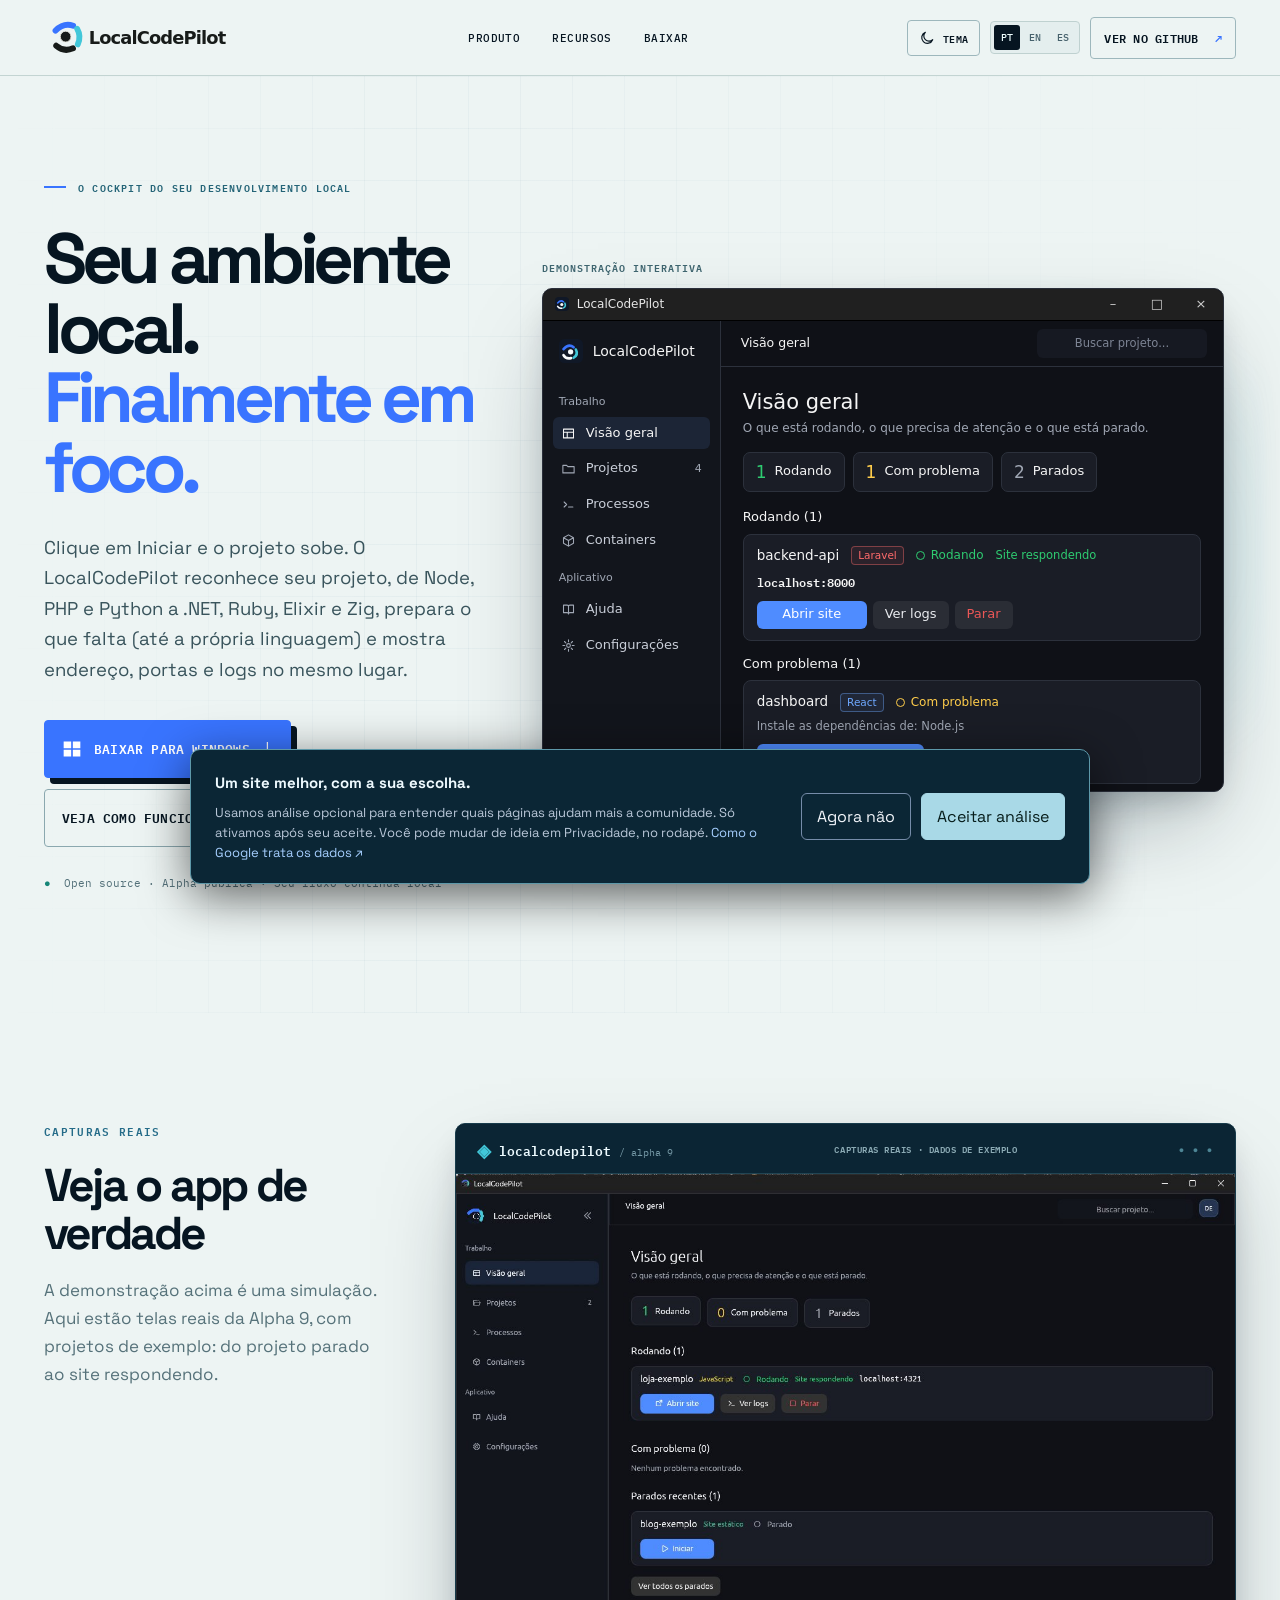
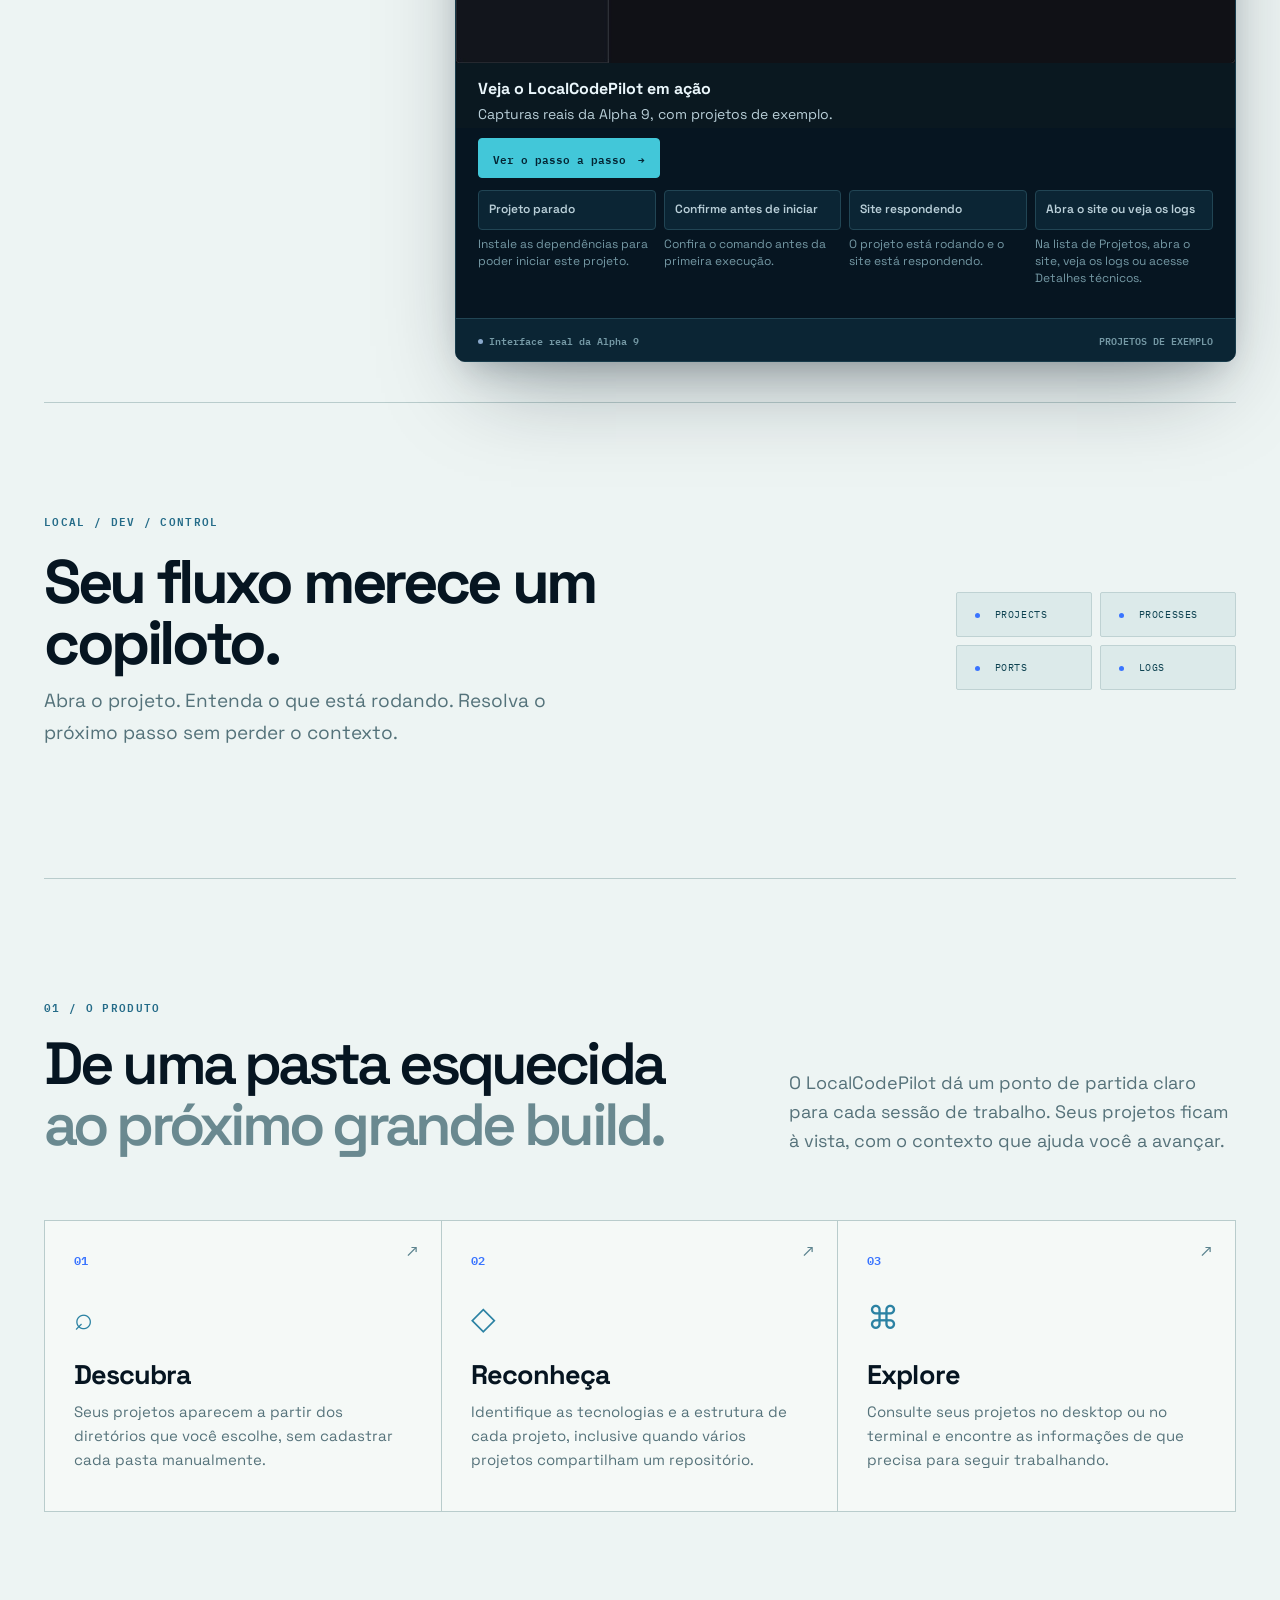
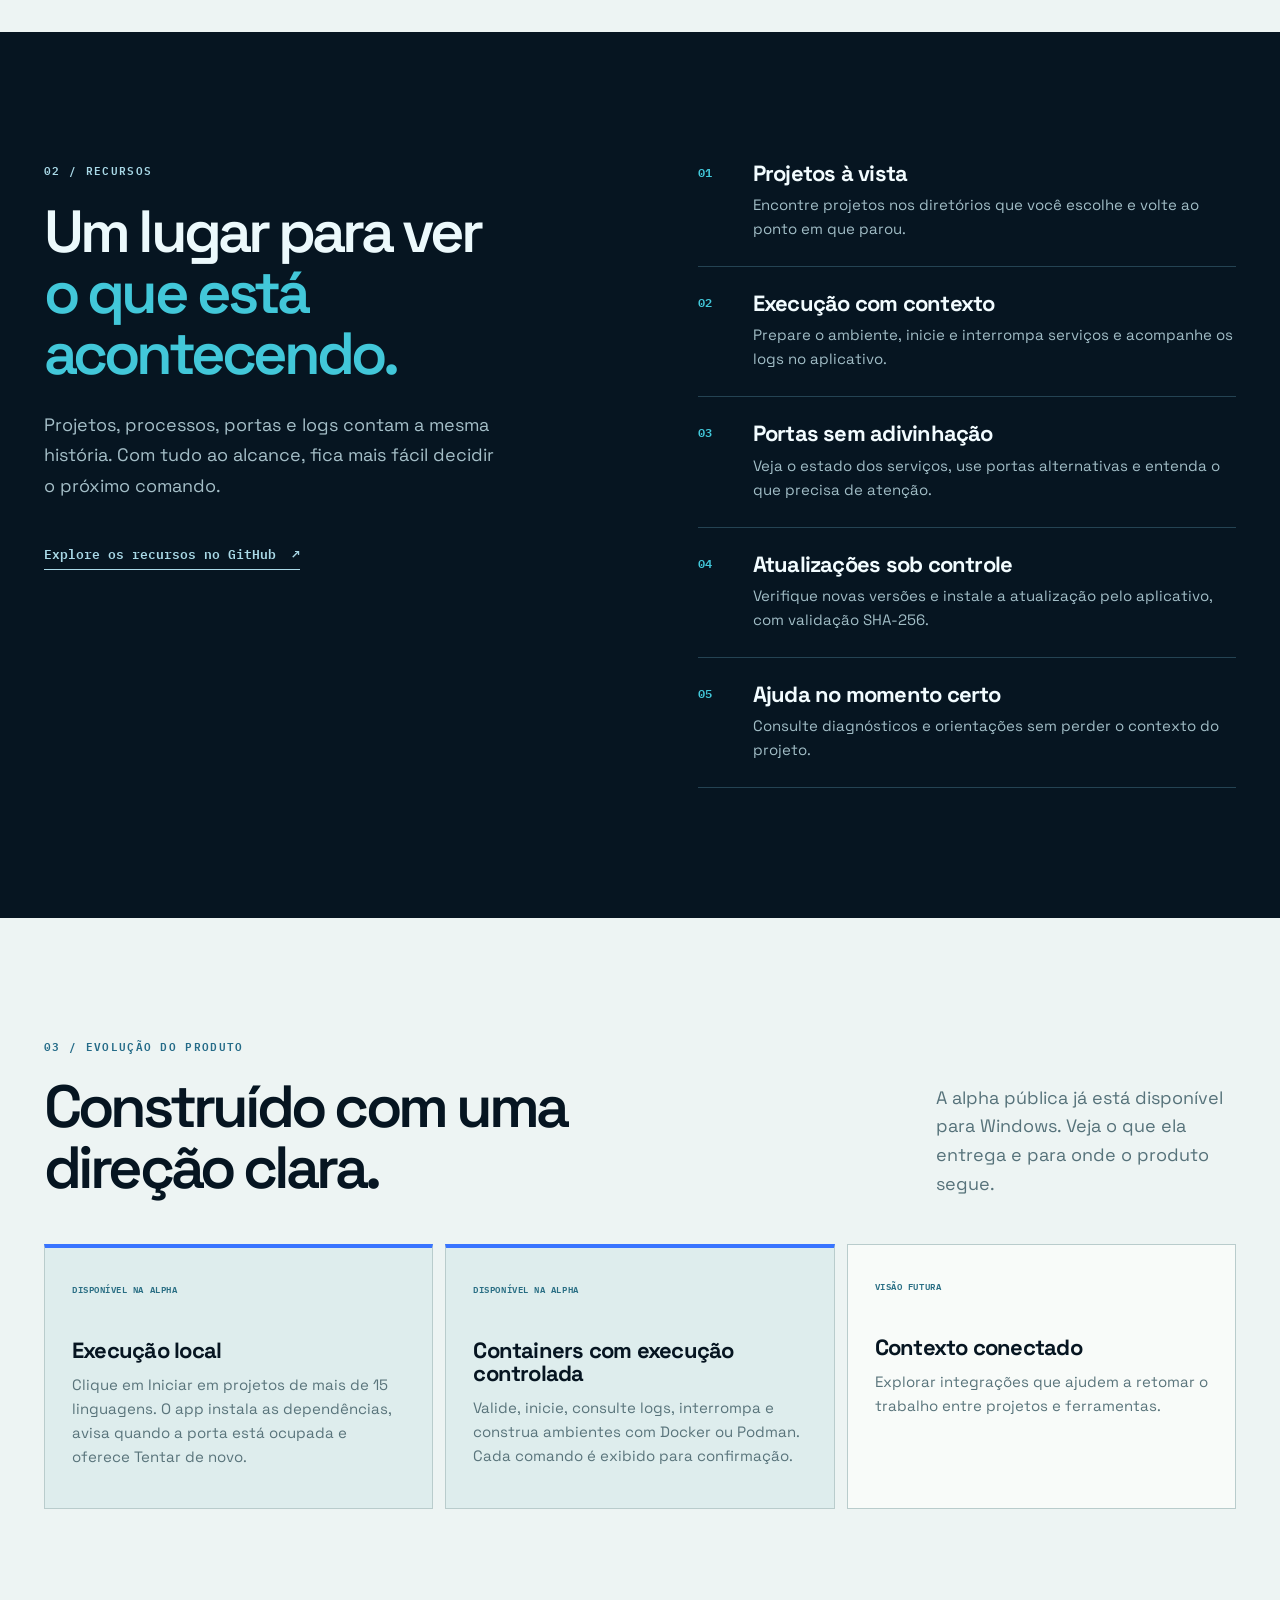
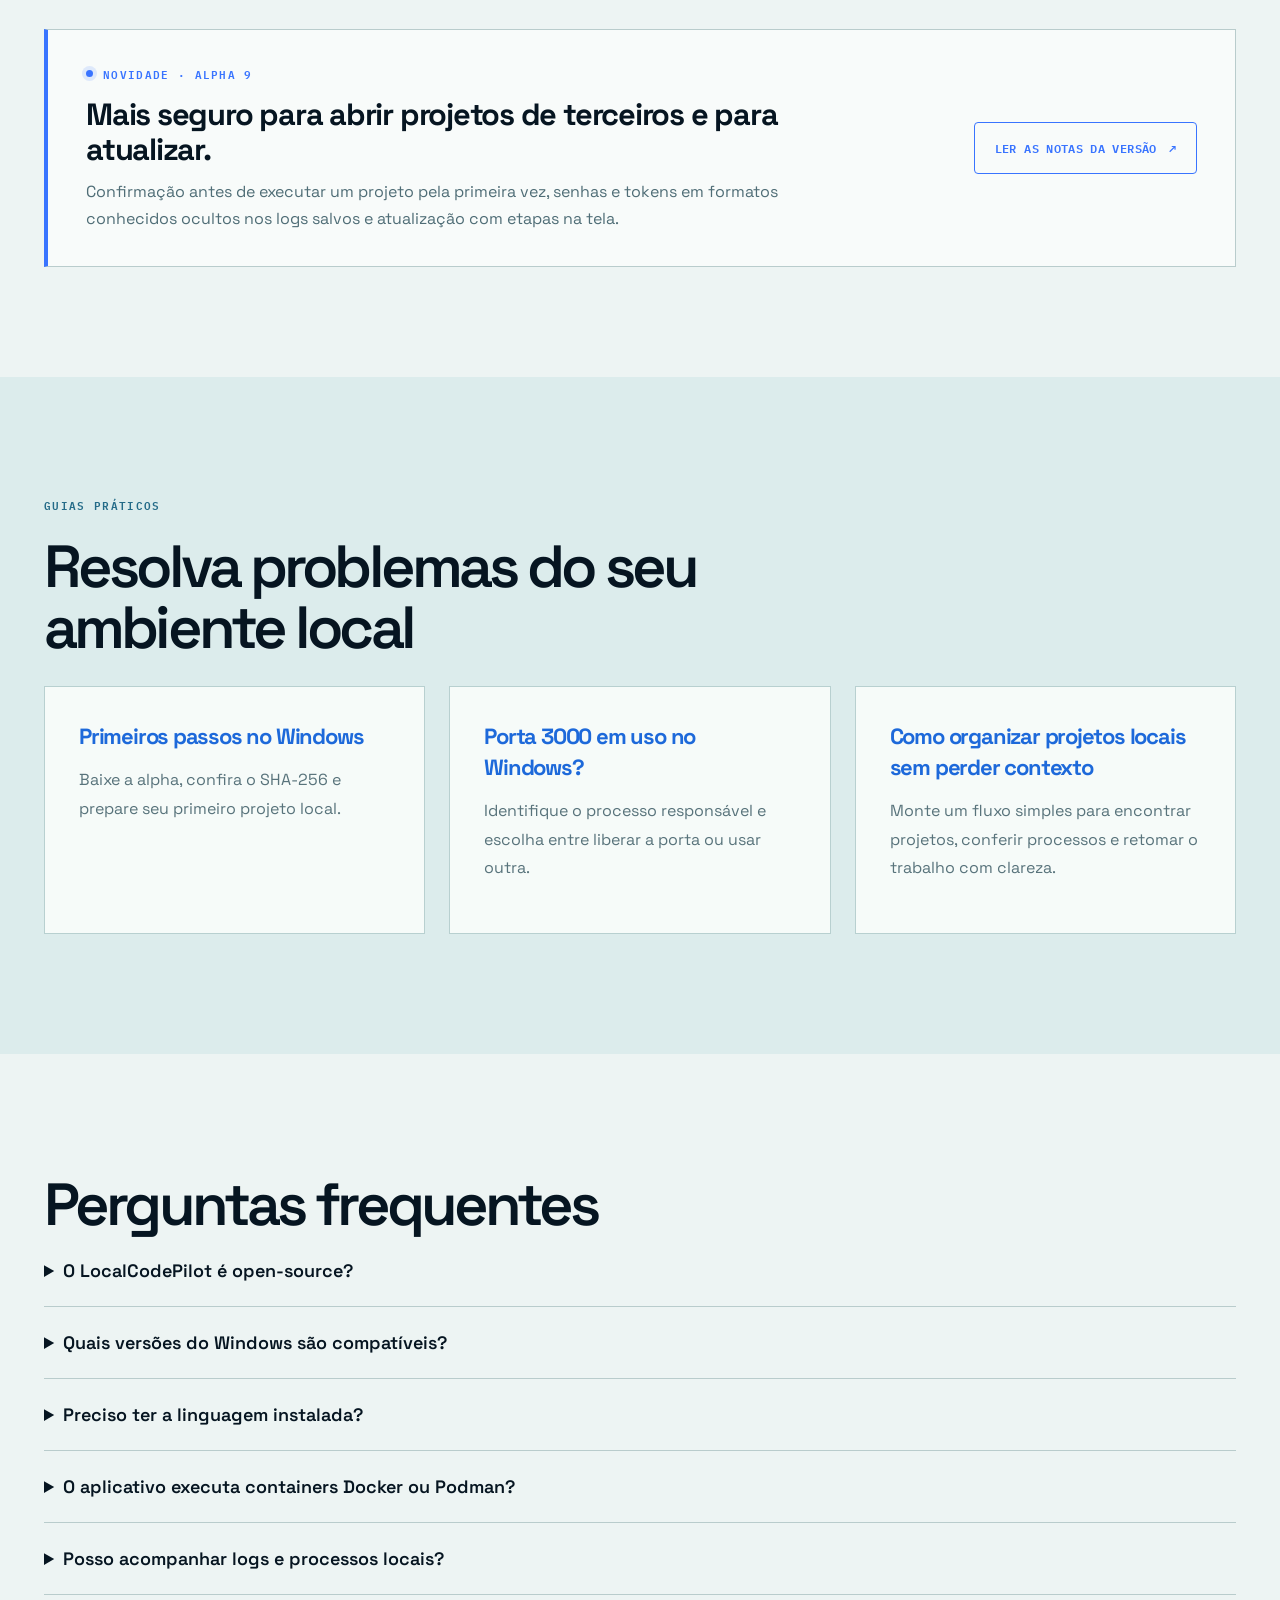
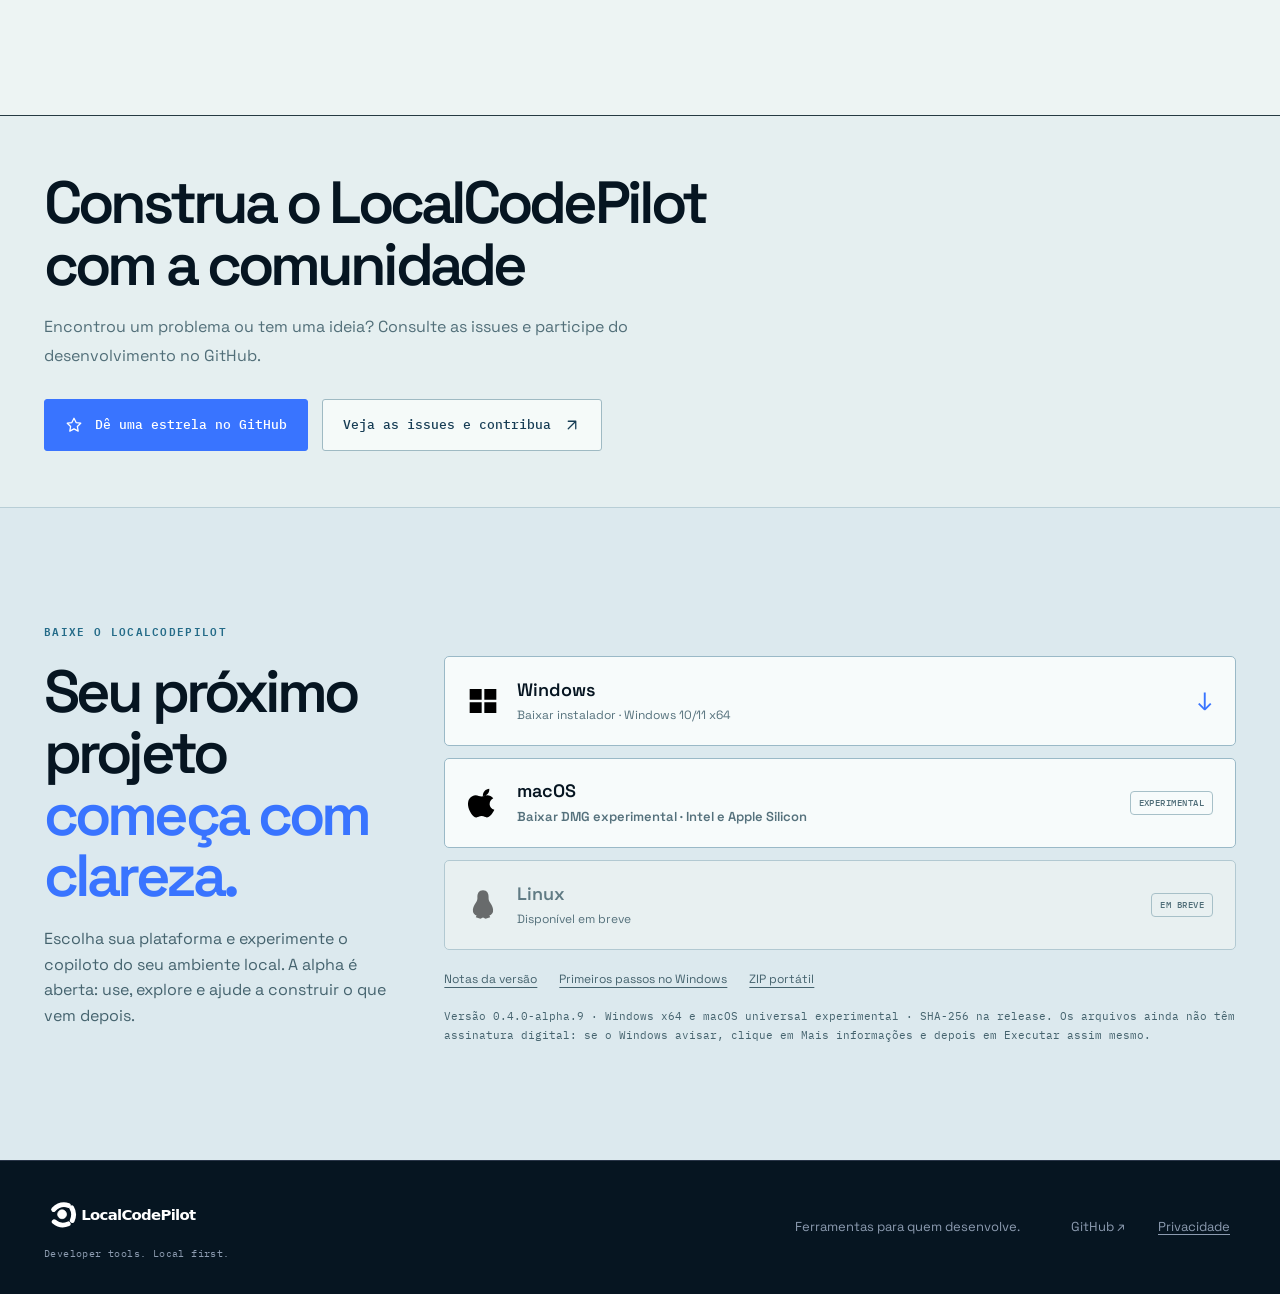
==== commit c0b4ae45: "Merge main: combina a demo interativa com as capturas reais da Alpha 9 A demo interativa fica no top" ====
--- a/index.html
+++ b/index.html
@@ -97,6 +97,38 @@
         <p class="stage-note">Simulação no navegador: nenhum comando real é executado.</p>
       </div>
     </section>
+    <section class="real-captures wrap" id="capturas" aria-labelledby="captures-title">
+      <div class="real-captures-intro"><p class="section-kicker">CAPTURAS REAIS</p><h2 id="captures-title">Veja o app de verdade</h2><p>A demonstração acima é uma simulação. Aqui estão telas reais da Alpha 9, com projetos de exemplo: do projeto parado ao site respondendo.</p></div>
+      <div class="real-captures-stage">
+        <div class="product-window real-demo" id="demo-real" role="region" aria-label="Capturas reais do LocalCodePilot">
+          <div class="window-top"><span class="window-mark"><span>◈</span> localcodepilot <small>/ alpha 9</small></span><span class="window-caption">CAPTURAS REAIS · DADOS DE EXEMPLO</span><span class="window-controls" aria-hidden="true">● ● ●</span></div>
+          <figure class="real-demo-figure">
+            <picture>
+              <source id="real-demo-mobile" media="(max-width: 640px)" srcset="demo/demo-3-rodando-m.jpg" width="494" height="86">
+              <img id="real-demo-image" src="demo/demo-3-rodando.jpg" width="1264" height="792" fetchpriority="high" decoding="async" alt="Projeto de exemplo loja-exemplo Rodando, com Site respondendo em localhost:4321 e as ações Abrir site, Ver logs e Parar.">
+            </picture>
+            <figcaption aria-live="polite" aria-atomic="true">
+              <span class="real-demo-counter" id="real-demo-counter" hidden></span>
+              <strong id="real-demo-title" tabindex="-1">Veja o LocalCodePilot em ação</strong>
+              <span id="real-demo-caption">Capturas reais da Alpha 9, com projetos de exemplo.</span>
+              <span class="real-demo-lang">A interface do aplicativo está em português.</span>
+            </figcaption>
+          </figure>
+          <div class="real-demo-controls">
+            <button type="button" id="real-demo-start" class="demo-run" hidden>Ver o passo a passo <span aria-hidden="true">→</span></button>
+            <button type="button" id="real-demo-prev" class="demo-reset" hidden>Anterior</button>
+            <button type="button" id="real-demo-next" class="demo-run" hidden>Próximo</button>
+          </div>
+          <ol class="real-demo-steps" aria-label="Passo a passo">
+            <li><button type="button" data-step="0" disabled>Projeto parado</button><p>Instale as dependências para poder iniciar este projeto.</p></li>
+            <li><button type="button" data-step="1" disabled>Confirme antes de iniciar</button><p>Confira o comando antes da primeira execução.</p></li>
+            <li><button type="button" data-step="2" disabled>Site respondendo</button><p>O projeto está rodando e o site está respondendo.</p></li>
+            <li><button type="button" data-step="3" disabled>Abra o site ou veja os logs</button><p>Na lista de Projetos, abra o site, veja os logs ou acesse Detalhes técnicos.</p></li>
+          </ol>
+          <div class="terminal-footer"><span>Interface real da Alpha 9</span><span>PROJETOS DE EXEMPLO</span></div>
+        </div>
+      </div>
+    </section>
     <section class="diagnostic-band wrap" aria-labelledby="diagnostic-title"><div><p class="section-kicker">LOCAL / DEV / CONTROL</p><h2 id="diagnostic-title">Seu fluxo merece um copiloto.</h2><p>Abra o projeto. Entenda o que está rodando. Resolva o próximo passo sem perder o contexto.</p></div><div class="diagnostic-chips" aria-hidden="true"><span><i></i> PROJECTS</span><span><i></i> PROCESSES</span><span><i></i> PORTS</span><span><i></i> LOGS</span></div></section>
     <section class="section wrap" id="como-funciona"><div class="section-intro"><p class="section-kicker">01 / O PRODUTO</p><h2>De uma pasta esquecida<br><span>ao próximo grande build.</span></h2><p>O LocalCodePilot dá um ponto de partida claro para cada sessão de trabalho. Seus projetos ficam à vista, com o contexto que ajuda você a avançar.</p></div>
       <div class="steps"><article><span class="step-no">01</span><div class="step-icon">⌕</div><h3>Descubra</h3><p>Seus projetos aparecem a partir dos diretórios que você escolhe, sem cadastrar cada pasta manualmente.</p></article><article><span class="step-no">02</span><div class="step-icon">◇</div><h3>Reconheça</h3><p>Identifique as tecnologias e a estrutura de cada projeto, inclusive quando vários projetos compartilham um repositório.</p></article><article><span class="step-no">03</span><div class="step-icon">⌘</div><h3>Explore</h3><p>Consulte seus projetos no desktop ou no terminal e encontre as informações de que precisa para seguir trabalhando.</p></article></div>
@@ -116,7 +148,7 @@
       <details><summary>O LocalCodePilot é open-source?</summary><p>Sim. O código está disponível no GitHub para consulta e contribuição. Consulte a licença do repositório para os termos de uso.</p></details>
       <details><summary>Quais versões do Windows são compatíveis?</summary><p>A alpha pública está disponível para Windows 10 e 11 x64. Um DMG universal experimental também está disponível para Macs Intel e Apple Silicon; Linux permanece fora desta publicação.</p></details>
       <details><summary>Preciso ter a linguagem instalada?</summary><p>Nem sempre. Quando falta a linguagem, o cartão do projeto mostra Preparar ambiente, que instala pelo winget depois da sua confirmação. A instalação foi validada com Clojure, Haskell e Zig; para as demais linguagens, ela ainda está em validação.</p></details>
-      <details><summary>O aplicativo executa containers Docker ou Podman?</summary><p>Sim. A alpha executa operações de Compose com Docker ou Podman depois de mostrar o comando e pedir confirmação, e protege um projeto de mexer nos containers de outro. O motor precisa estar instalado e em execução.</p></details>
+      <details><summary>O aplicativo executa containers Docker ou Podman?</summary><p>Sim. A Alpha 9 executa operações de Compose com Docker ou Podman depois de mostrar o comando e pedir confirmação, e protege um projeto de mexer nos containers de outro. O motor precisa estar instalado e em execução.</p></details>
       <details><summary>Posso acompanhar logs e processos locais?</summary><p>Sim. A alpha permite iniciar e interromper serviços compatíveis, acompanhar logs e trabalhar com portas alternativas. A compatibilidade depende da tecnologia e dos requisitos do projeto.</p></details>
     </section>
     <section class="section wrap community" id="comunidade">
--- a/experience.css
+++ b/experience.css
@@ -470,3 +470,55 @@
   .header-inner { gap: 5px; }
   .header-actions { gap: 5px; }
 }
+
+/* Real Alpha 9 screenshots in the hero (demo.js). */
+.real-demo-figure { margin: 0; background: #0a1820; }
+.real-demo-figure picture { display: block; }
+.real-demo-figure img { display: block; width: 100%; height: auto; }
+.real-demo-figure figcaption { display: grid; gap: 4px; padding: 14px 22px 4px; color: #b9cfd8; font-size: 14px; line-height: 1.45; }
+.real-demo-figure figcaption strong { color: #eaf6fb; font-size: 16px; }
+.real-demo-figure figcaption strong:focus-visible { outline: 2px solid var(--cyan); outline-offset: 3px; }
+.real-demo-counter { color: var(--cyan); font: 600 11px 'IBM Plex Mono',monospace; letter-spacing: .08em; text-transform: uppercase; }
+.real-demo-lang { display: none; color: #7599a5; font-size: 12px; }
+html:not([lang="pt-BR"]) .real-demo-lang { display: block; }
+.real-demo-controls { display: flex; flex-wrap: wrap; gap: 10px; padding: 10px 22px 4px; }
+.real-demo-controls button:disabled { opacity: .45; cursor: default; }
+.real-demo-controls [hidden], .real-demo-counter[hidden] { display: none !important; }
+.real-demo-steps { display: grid; grid-template-columns: repeat(4, minmax(0, 1fr)); gap: 8px; margin: 0; padding: 8px 22px 16px; list-style: none; }
+.real-demo-steps button { width: 100%; min-height: 40px; padding: 8px 10px; border: 1px solid #214554; border-radius: 4px; background: #0b2534; color: #b9cfd8; font-family: inherit; font-size: 12px; font-weight: 600; line-height: 1.3; text-align: left; cursor: pointer; }
+.real-demo-steps button:disabled { cursor: default; }
+.real-demo-steps button[aria-current="step"] { border-color: var(--cyan); color: #eaf6fb; }
+.real-demo-steps button:focus-visible { outline: 2px solid var(--cyan); outline-offset: 2px; }
+.real-demo-steps p { margin: 6px 0 0; color: #7599a5; font-size: 12px; line-height: 1.4; }
+@media(max-width:800px) { .real-demo-steps { grid-template-columns: repeat(2, minmax(0, 1fr)); } }
+@media(max-width:640px) { .real-demo-figure picture { padding: 12px 13px 0; } }
+@media(max-width:560px) {
+  .real-demo-figure figcaption, .real-demo-controls { padding-inline: 13px; }
+  .real-demo-steps { grid-template-columns: 1fr; padding-inline: 13px; }
+}
+/* Real screenshots section, below the interactive demo */
+.real-captures { display: grid; grid-template-columns: minmax(0,.62fr) minmax(0,1.38fr); gap: 60px; align-items: start; padding-block: 110px 40px; }
+.real-captures-intro h2 { margin: 0 0 18px; font-size: clamp(36px,3.6vw,54px); line-height: 1.04; letter-spacing: -.06em; }
+.real-captures-intro p:not(.section-kicker) { color: #56727a; font-size: 17px; line-height: 1.65; }
+.real-demo { position: relative; border: 1px solid #173b4b; border-radius: 10px; overflow: hidden; background: var(--night); box-shadow: 0 40px 90px -24px #0615215c, 0 14px 32px -12px #0615213d; }
+.real-demo .window-top { height: 50px; display: flex; align-items: center; justify-content: space-between; gap: 12px; padding: 0 21px; background: #0b2534; border-bottom: 1px solid #214554; font: 600 10px 'IBM Plex Mono',monospace; }
+.real-demo .window-mark { color: #eefbff; font-size: 13px; white-space: nowrap; }
+.real-demo .window-mark>span { color: var(--cyan); font-size: 18px; vertical-align: -1px; }
+.real-demo .window-mark small { font-size: 10px; color: #779ba8; font-weight: 400; }
+.real-demo .window-caption { color: #8cabb5; font-size: 9px; letter-spacing: .06em; }
+.real-demo .window-controls { color: #4d8595; letter-spacing: .2em; font-size: 9px; }
+.real-demo .demo-run, .real-demo .demo-reset { min-height: 40px; padding: 0 14px; border: 1px solid var(--cyan); border-radius: 4px; font: 600 11px 'IBM Plex Mono',monospace; }
+.real-demo .demo-run { display: inline-flex; align-items: center; gap: 12px; background: var(--cyan); color: #042433; }
+.real-demo .demo-run:hover { background: #9beef0; }
+.real-demo .demo-reset { background: none; color: #b9d0d8; border-color: #34556a; }
+.real-demo .demo-reset:hover { border-color: var(--cyan); }
+.real-demo .terminal-footer { display: flex; justify-content: space-between; gap: 12px; padding: 12px 22px; background: #0b2534; border-top: 1px solid #214554; color: #7599a5; font: 600 10px 'IBM Plex Mono',monospace; }
+html[data-theme="dark"] .real-captures-intro p:not(.section-kicker) { color: #b2cbd1; }
+html[data-theme="dark"] .real-demo { border-color: #2c5566; box-shadow: 0 40px 90px -24px #000c; }
+@media(max-width:1050px) { .real-captures { grid-template-columns: 1fr; gap: 32px; } }
+@media(max-width:560px) {
+  .real-captures { padding-block: 80px 20px; }
+  .real-demo .window-top { padding-inline: 13px; }
+  .real-demo .window-mark small, .real-demo .window-caption, .real-demo .window-controls { display: none; }
+  .real-demo .terminal-footer { padding: 10px 13px; font-size: 9px; }
+}
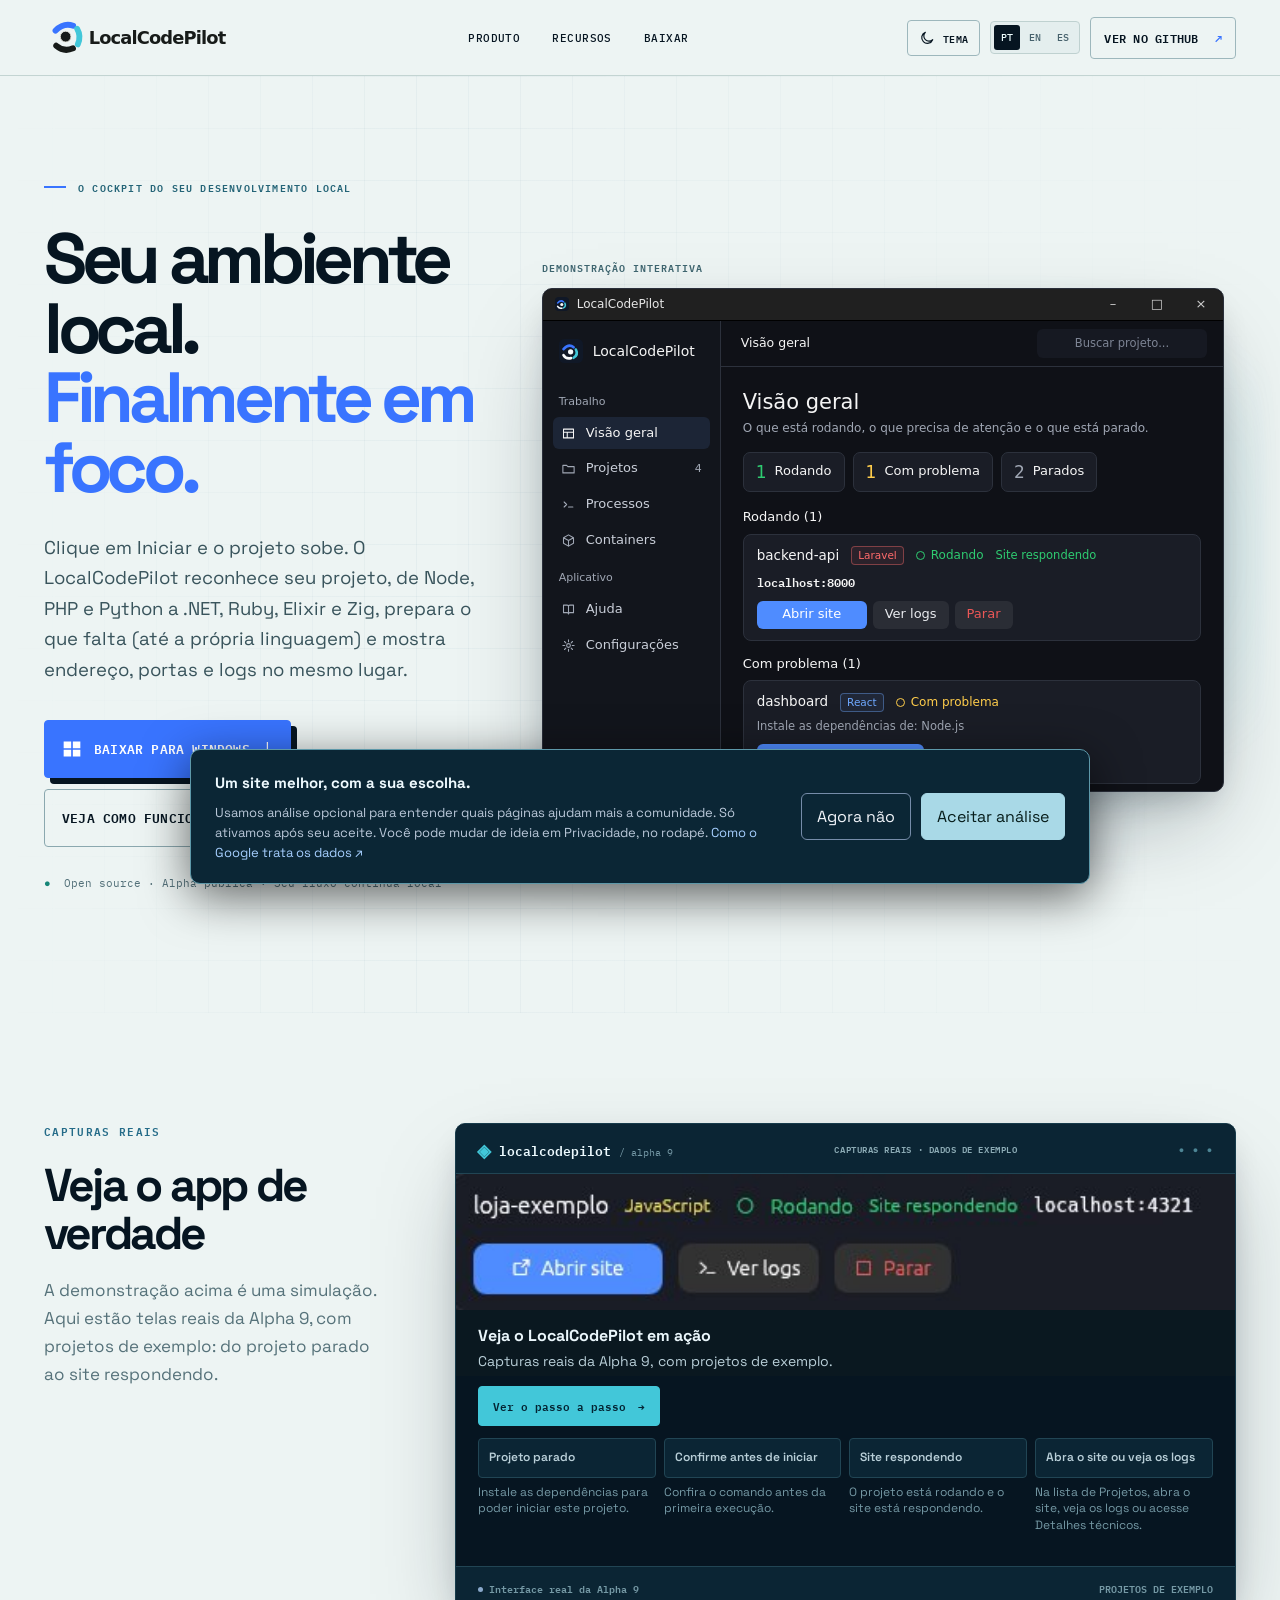
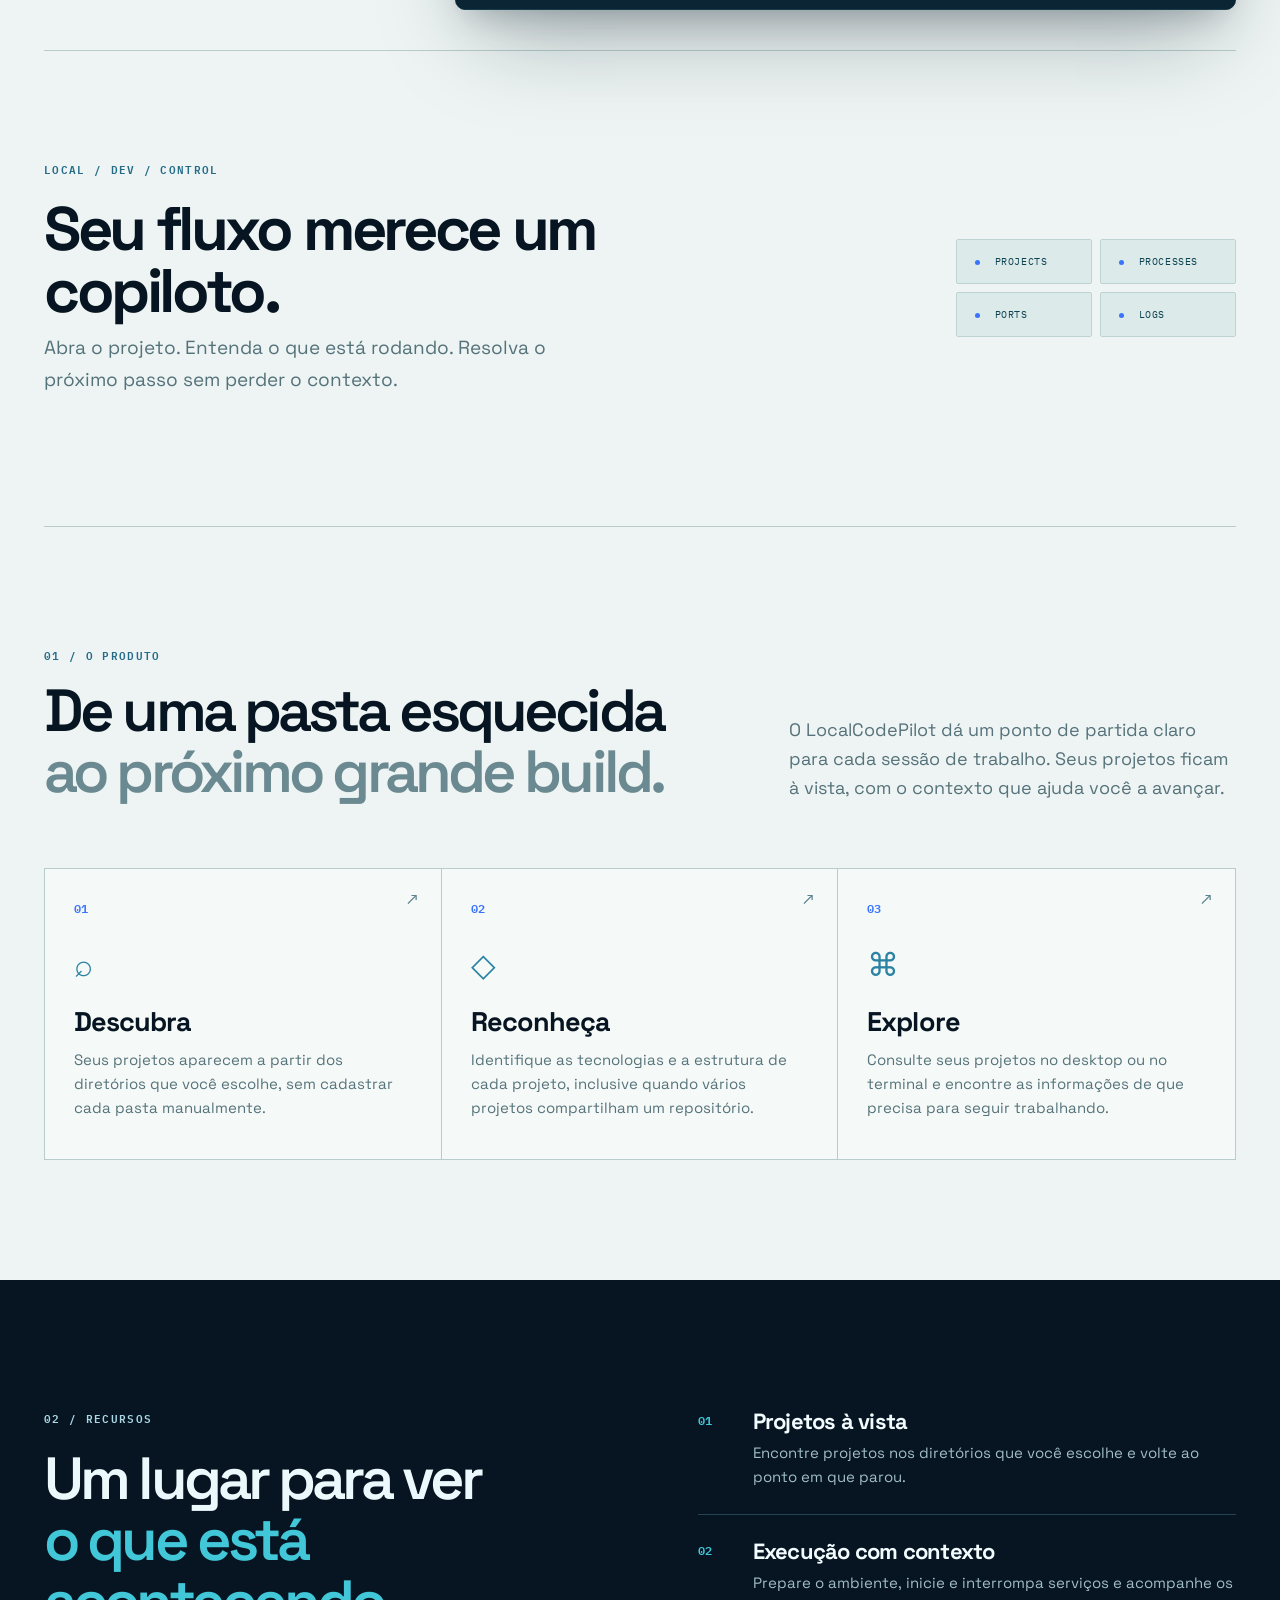
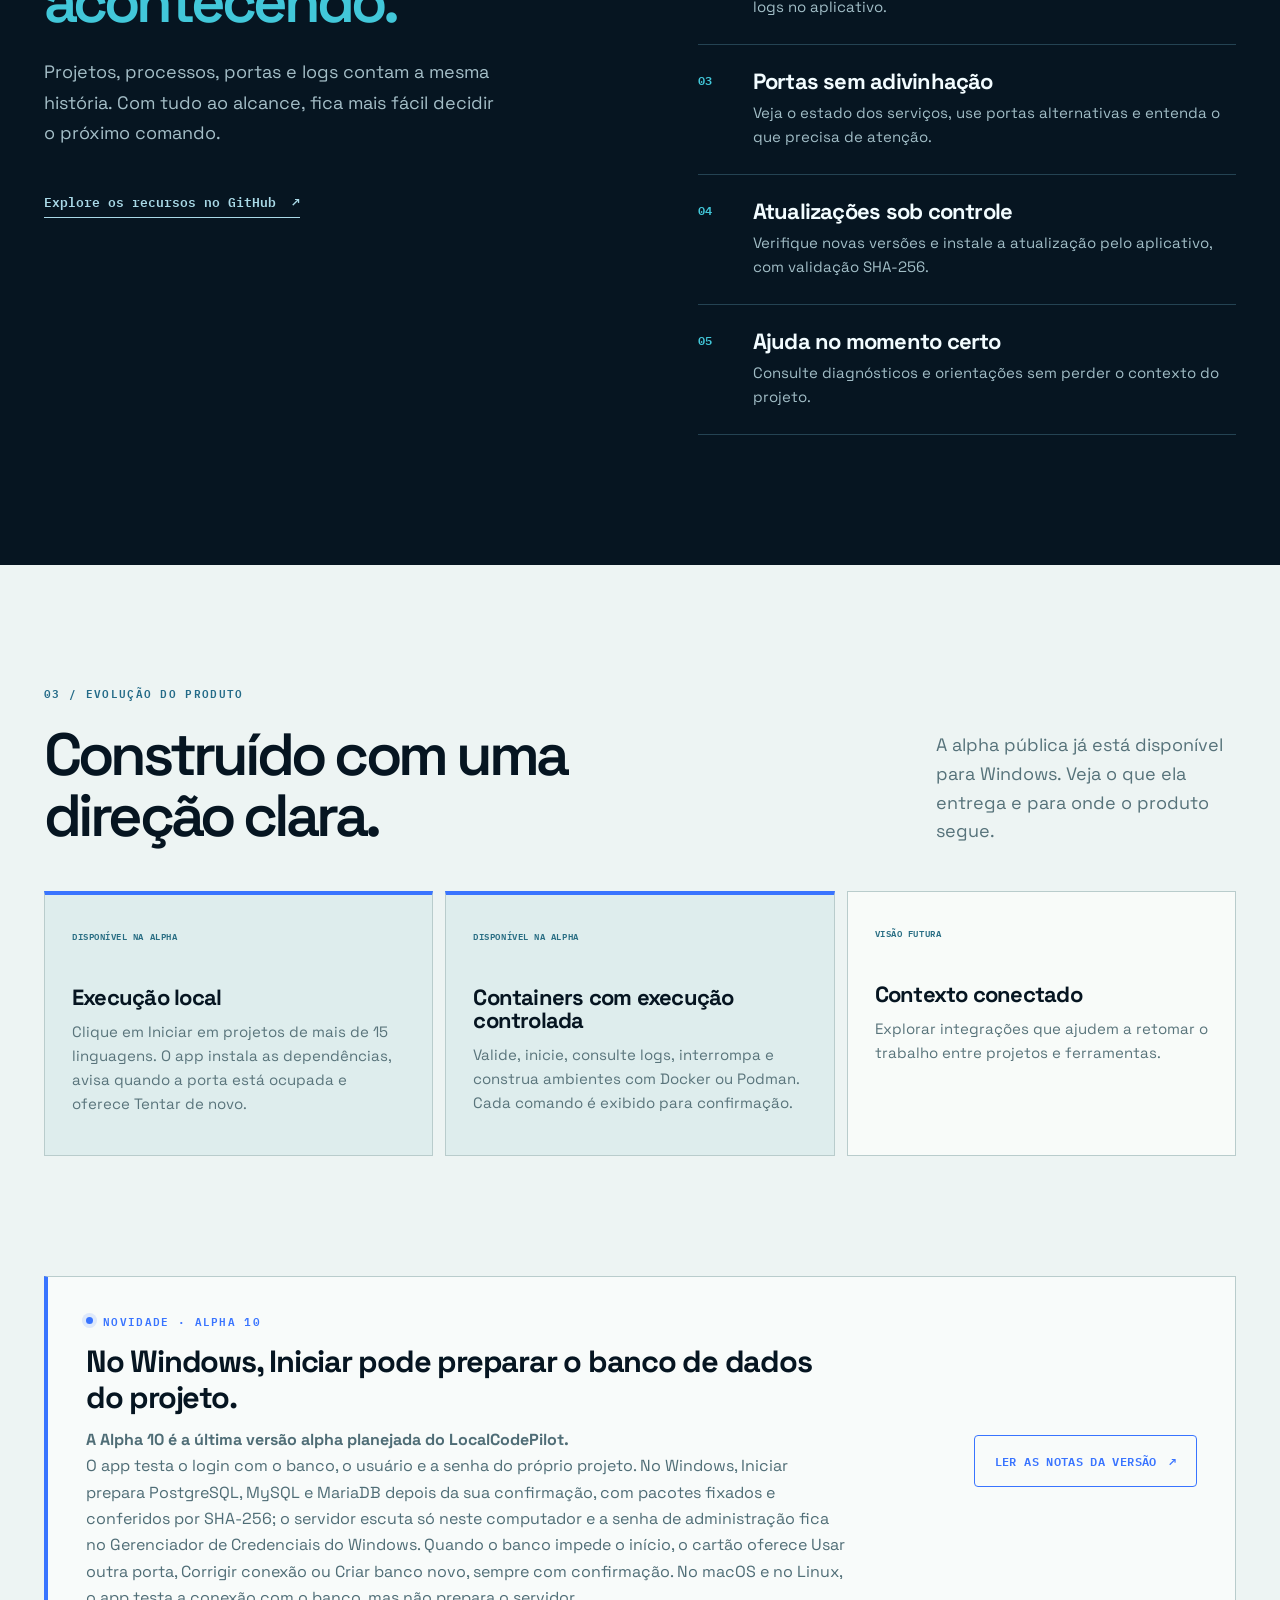
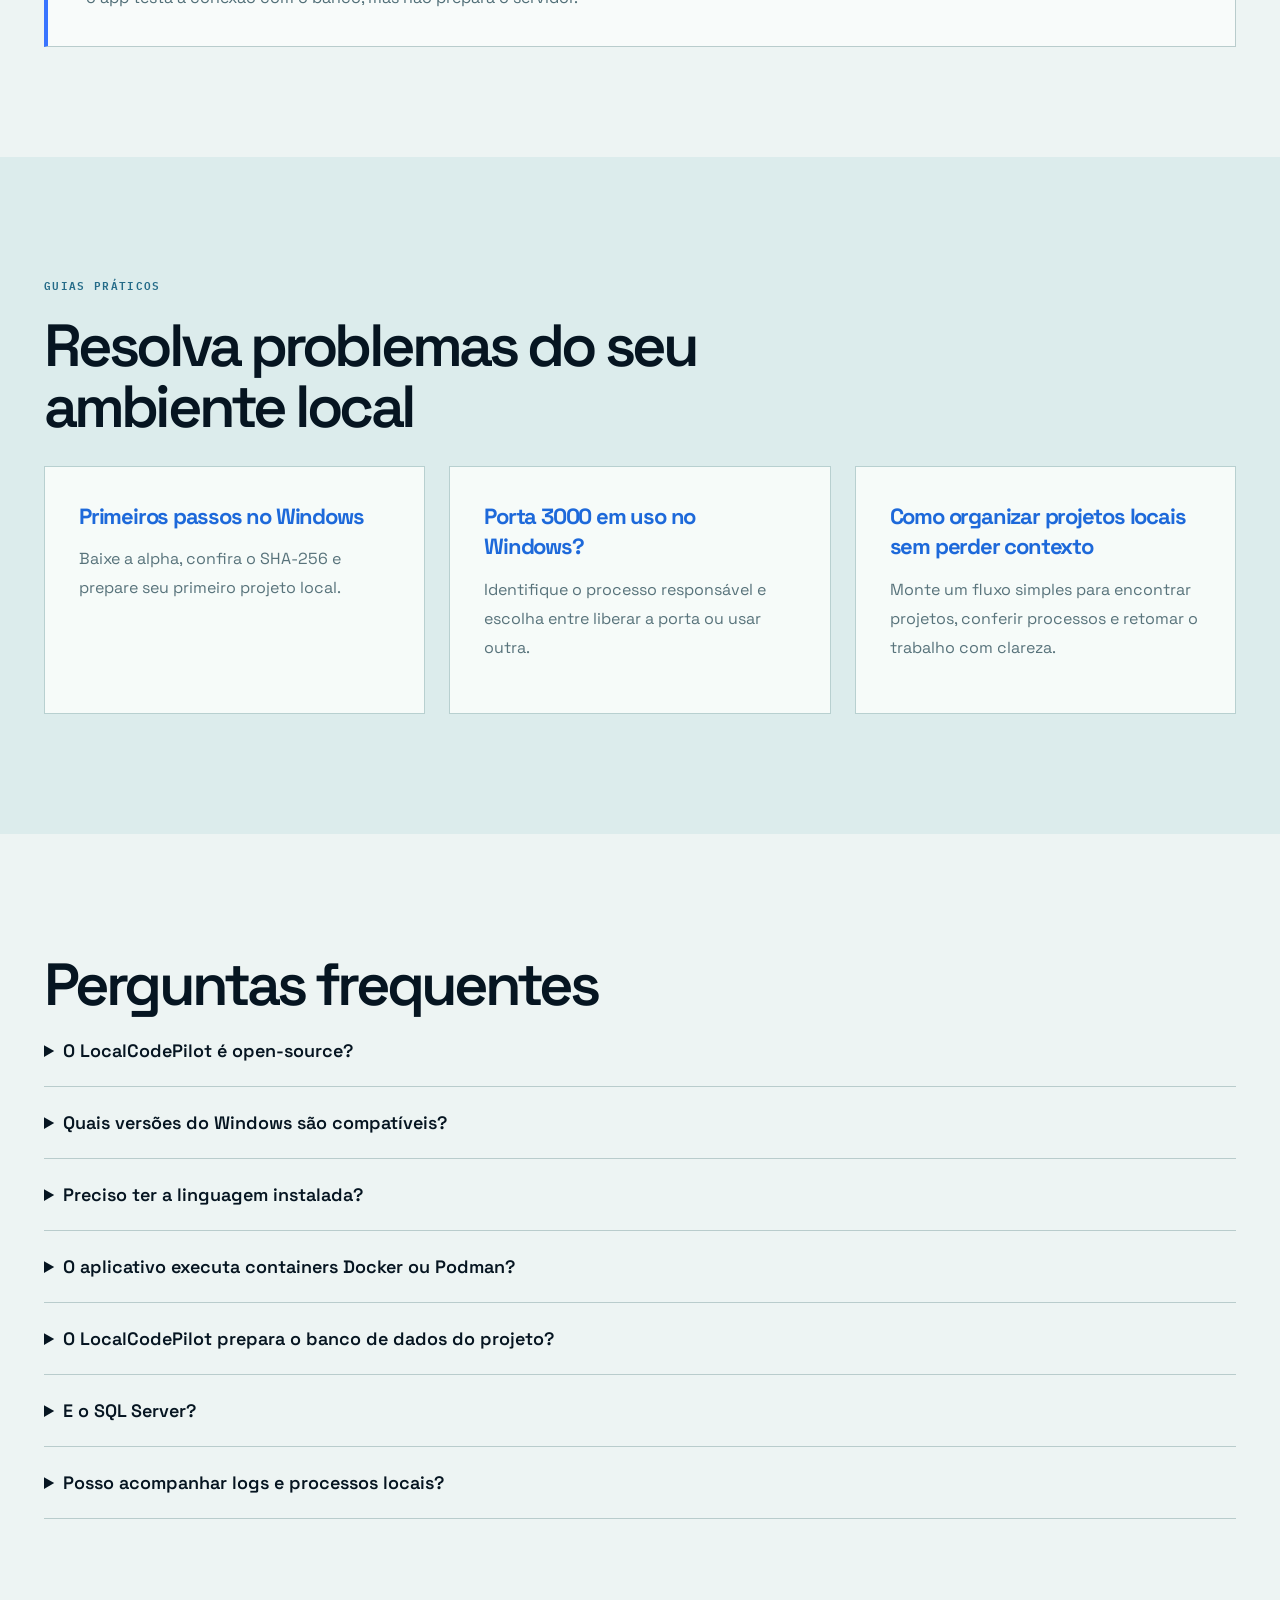
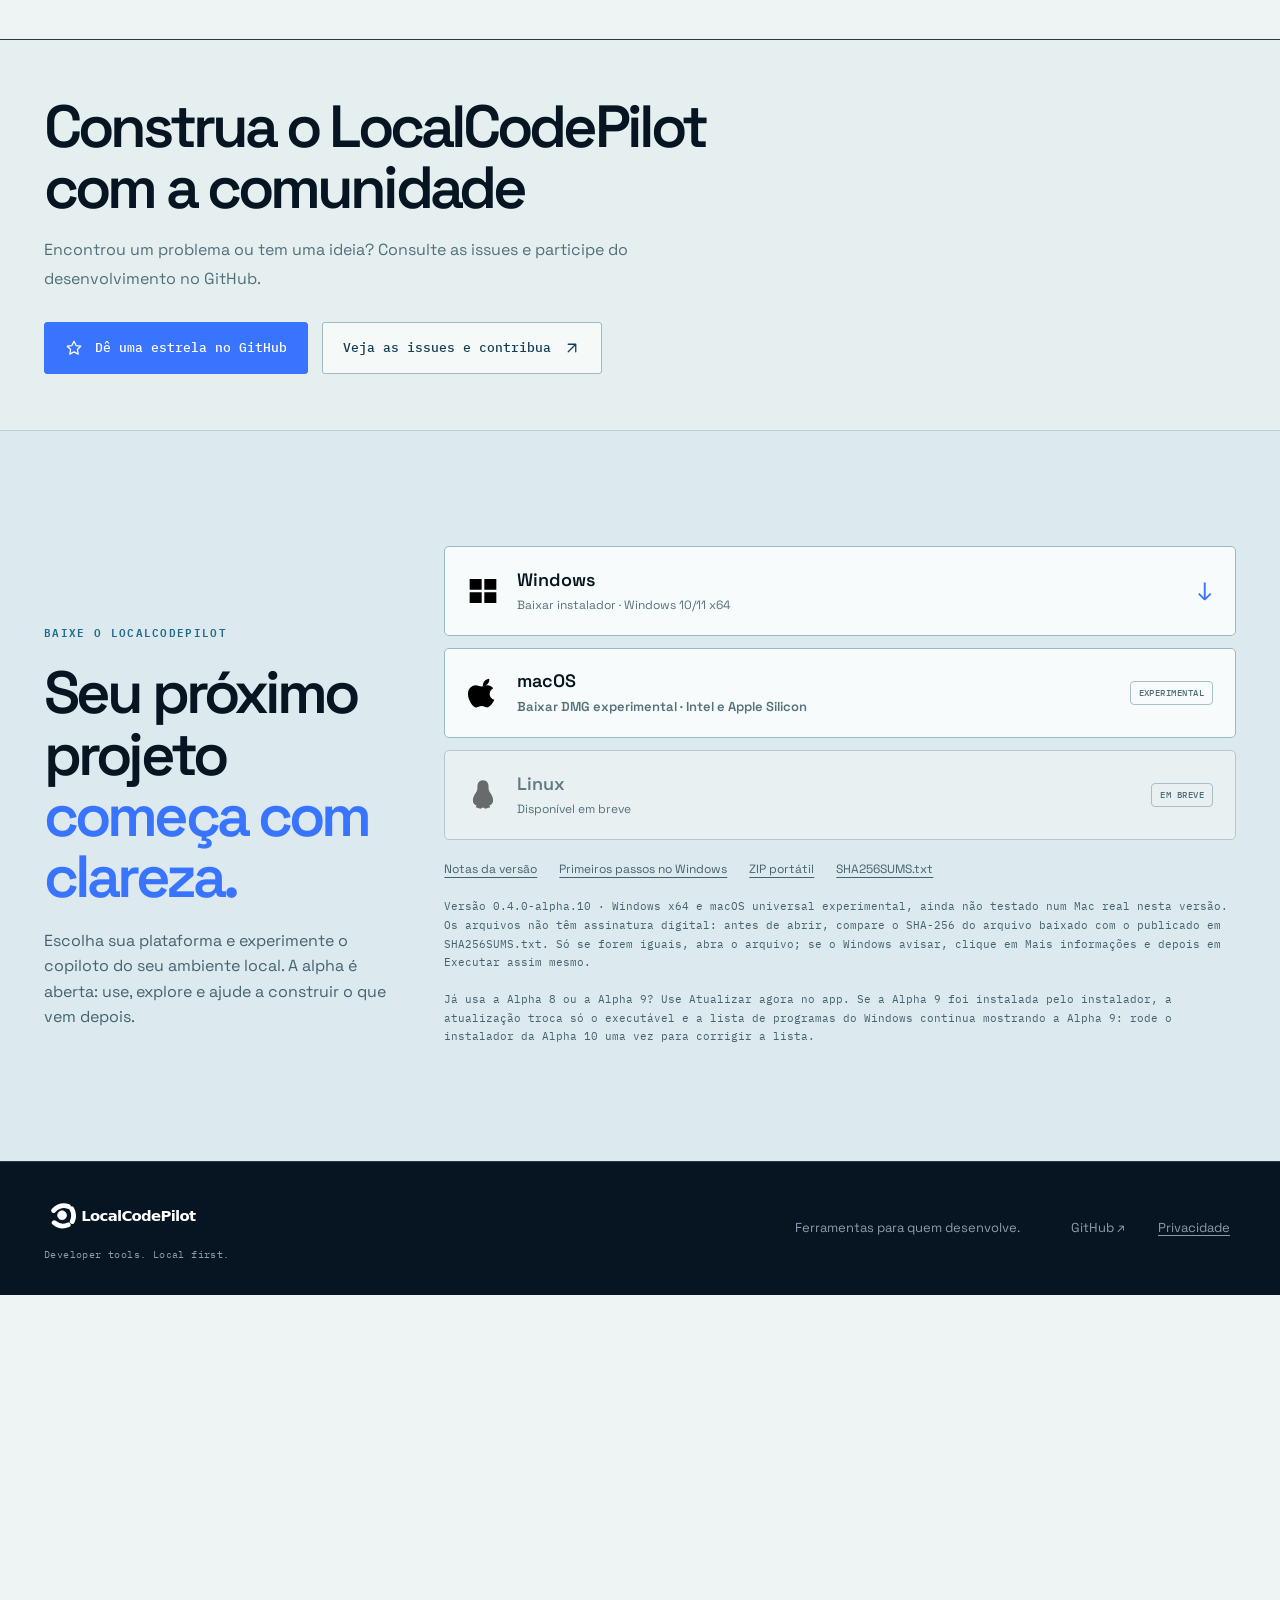
==== commit e53e8736: "Atualiza o site para a Alpha 10 - Links de download, JSON-LD, guia de primeiros passos e demo em   0" ====
--- a/index.html
+++ b/index.html
@@ -26,7 +26,7 @@
   <script src="theme.js"></script>
   <link rel="stylesheet" href="styles.css">
   <link rel="stylesheet" href="experience.css">
-  <script type="application/ld+json">{"@context":"https://schema.org","@type":"SoftwareApplication","name":"LocalCodePilot","url":"https://localcodepilot.com.br/","applicationCategory":"DeveloperApplication","operatingSystem":"Windows 10, Windows 11, macOS (experimental)","softwareVersion":"0.4.0-alpha.9","downloadUrl":"https://github.com/cjulio1993/LocalCodePilot/releases/tag/v0.4.0-alpha.9","description":"Aplicativo open source para organizar projetos, processos, portas e logs no ambiente local.","offers":{"@type":"Offer","price":"0","priceCurrency":"BRL"}}</script>
+  <script type="application/ld+json">{"@context":"https://schema.org","@type":"SoftwareApplication","name":"LocalCodePilot","url":"https://localcodepilot.com.br/","applicationCategory":"DeveloperApplication","operatingSystem":"Windows 10, Windows 11, macOS (experimental)","softwareVersion":"0.4.0-alpha.10","downloadUrl":"https://github.com/cjulio1993/LocalCodePilot/releases/tag/v0.4.0-alpha.10","description":"Aplicativo open source para organizar projetos, processos, portas e logs no ambiente local.","offers":{"@type":"Offer","price":"0","priceCurrency":"BRL"}}</script>
   <script src="navigation.js" defer></script>
   <script src="demo.js" defer></script>
   <script src="analytics.js" defer></script>
@@ -54,7 +54,7 @@
         <div class="eyebrow"><span class="eyebrow-line"></span> O COCKPIT DO SEU DESENVOLVIMENTO LOCAL</div>
         <h1 id="hero-title">Seu ambiente local.<br><em>Finalmente em foco.</em></h1>
         <p class="lead">Clique em Iniciar e o projeto sobe. O LocalCodePilot reconhece seu projeto, de Node, PHP e Python a .NET, Ruby, Elixir e Zig, prepara o que falta (até a própria linguagem) e mostra endereço, portas e logs no mesmo lugar.</p>
-        <div class="hero-actions"><a class="button primary platform-download" href="https://github.com/cjulio1993/LocalCodePilot/releases/download/v0.4.0-alpha.9/LocalCodePilotSetup-0.4.0-alpha.9-windows-x64.exe" target="_blank" rel="noopener noreferrer"><img src="windows.svg" alt="" width="20" height="20"><span>Baixar para Windows</span><span aria-hidden="true">↓</span></a><a class="button secondary" href="#como-funciona">Veja como funciona <span aria-hidden="true">↓</span></a></div>
+        <div class="hero-actions"><a class="button primary platform-download" href="https://github.com/cjulio1993/LocalCodePilot/releases/download/v0.4.0-alpha.10/LocalCodePilotSetup-0.4.0-alpha.10-windows-x64.exe" target="_blank" rel="noopener noreferrer"><img src="windows.svg" alt="" width="20" height="20"><span>Baixar para Windows</span><span aria-hidden="true">↓</span></a><a class="button secondary" href="#como-funciona">Veja como funciona <span aria-hidden="true">↓</span></a></div>
         <p class="hero-note"><span aria-hidden="true">●</span> Open source · Alpha pública · Seu fluxo continua local</p>
       </div>
       <div class="product-stage">
@@ -135,7 +135,7 @@
     </section>
     <section class="feature-section" id="recursos"><div class="wrap feature-grid"><div><p class="section-kicker">02 / RECURSOS</p><h2>Um lugar para ver<br><span>o que está acontecendo.</span></h2><p class="feature-lead">Projetos, processos, portas e logs contam a mesma história. Com tudo ao alcance, fica mais fácil decidir o próximo comando.</p><a class="text-link" href="https://github.com/cjulio1993/LocalCodePilot#linguagens-e-projetos" target="_blank" rel="noopener noreferrer">Explore os recursos no GitHub <span>↗</span></a></div><div class="feature-list"><div><span>01</span><div><h3>Projetos à vista</h3><p>Encontre projetos nos diretórios que você escolhe e volte ao ponto em que parou.</p></div></div><div><span>02</span><div><h3>Execução com contexto</h3><p>Prepare o ambiente, inicie e interrompa serviços e acompanhe os logs no aplicativo.</p></div></div><div><span>03</span><div><h3>Portas sem adivinhação</h3><p>Veja o estado dos serviços, use portas alternativas e entenda o que precisa de atenção.</p></div></div><div><span>04</span><div><h3>Atualizações sob controle</h3><p>Verifique novas versões e instale a atualização pelo aplicativo, com validação SHA-256.</p></div></div><div><span>05</span><div><h3>Ajuda no momento certo</h3><p>Consulte diagnósticos e orientações sem perder o contexto do projeto.</p></div></div></div></div></section>
     <section class="roadmap wrap"><p class="section-kicker">03 / EVOLUÇÃO DO PRODUTO</p><div class="roadmap-head"><h2>Construído com uma direção clara.</h2><p>A alpha pública já está disponível para Windows. Veja o que ela entrega e para onde o produto segue.</p></div><div class="roadmap-grid"><div class="roadmap-card now"><span class="badge">DISPONÍVEL NA ALPHA</span><h3>Execução local</h3><p>Clique em Iniciar em projetos de mais de 15 linguagens. O app instala as dependências, avisa quando a porta está ocupada e oferece Tentar de novo.</p></div><div class="roadmap-card now"><span class="badge">DISPONÍVEL NA ALPHA</span><h3>Containers com execução controlada</h3><p>Valide, inicie, consulte logs, interrompa e construa ambientes com Docker ou Podman. Cada comando é exibido para confirmação.</p></div><div class="roadmap-card"><span class="badge muted">VISÃO FUTURA</span><h3>Contexto conectado</h3><p>Explorar integrações que ajudem a retomar o trabalho entre projetos e ferramentas.</p></div></div></section>
-    <section class="release-callout wrap" id="novidades" aria-labelledby="release-title"><div class="release-copy"><p class="release-tag"><span aria-hidden="true"></span>Novidade · Alpha 9</p><h2 id="release-title">Mais seguro para abrir projetos de terceiros e para atualizar.</h2><p>Confirmação antes de executar um projeto pela primeira vez, senhas e tokens em formatos conhecidos ocultos nos logs salvos e atualização com etapas na tela.</p></div><a class="release-link" href="https://github.com/cjulio1993/LocalCodePilot/releases/tag/v0.4.0-alpha.9" target="_blank" rel="noopener noreferrer">Ler as notas da versão <span aria-hidden="true">↗</span></a></section>
+    <section class="release-callout wrap" id="novidades" aria-labelledby="release-title"><div class="release-copy"><p class="release-tag"><span aria-hidden="true"></span>Novidade · Alpha 10</p><h2 id="release-title">No Windows, Iniciar pode preparar o banco de dados do projeto.</h2><p><strong>A Alpha 10 é a última versão alpha planejada do LocalCodePilot.</strong></p><p>O app testa o login com o banco, o usuário e a senha do próprio projeto. No Windows, Iniciar prepara PostgreSQL, MySQL e MariaDB depois da sua confirmação, com pacotes fixados e conferidos por SHA-256; o servidor escuta só neste computador e a senha de administração fica no Gerenciador de Credenciais do Windows. Quando o banco impede o início, o cartão oferece Usar outra porta, Corrigir conexão ou Criar banco novo, sempre com confirmação. No macOS e no Linux, o app testa a conexão com o banco, mas não prepara o servidor.</p></div><a class="release-link" href="https://github.com/cjulio1993/LocalCodePilot/releases/tag/v0.4.0-alpha.10" target="_blank" rel="noopener noreferrer">Ler as notas da versão <span aria-hidden="true">↗</span></a></section>
     <section class="section wrap seo-guides" id="guias" aria-labelledby="guides-title">
       <p class="section-kicker">GUIAS PRÁTICOS</p><h2 id="guides-title">Resolva problemas do seu ambiente local</h2>
       <div class="guide-grid">
@@ -148,7 +148,9 @@
       <details><summary>O LocalCodePilot é open-source?</summary><p>Sim. O código está disponível no GitHub para consulta e contribuição. Consulte a licença do repositório para os termos de uso.</p></details>
       <details><summary>Quais versões do Windows são compatíveis?</summary><p>A alpha pública está disponível para Windows 10 e 11 x64. Um DMG universal experimental também está disponível para Macs Intel e Apple Silicon; Linux permanece fora desta publicação.</p></details>
       <details><summary>Preciso ter a linguagem instalada?</summary><p>Nem sempre. Quando falta a linguagem, o cartão do projeto mostra Preparar ambiente, que instala pelo winget depois da sua confirmação. A instalação foi validada com Clojure, Haskell e Zig; para as demais linguagens, ela ainda está em validação.</p></details>
-      <details><summary>O aplicativo executa containers Docker ou Podman?</summary><p>Sim. A Alpha 9 executa operações de Compose com Docker ou Podman depois de mostrar o comando e pedir confirmação, e protege um projeto de mexer nos containers de outro. O motor precisa estar instalado e em execução.</p></details>
+      <details><summary>O aplicativo executa containers Docker ou Podman?</summary><p>Sim. A Alpha 10 executa operações de Compose com Docker ou Podman depois de mostrar o comando e pedir confirmação, e protege um projeto de mexer nos containers de outro. O motor precisa estar instalado e em execução.</p></details>
+      <details><summary>O LocalCodePilot prepara o banco de dados do projeto?</summary><p>No Windows, sim: ao clicar em Iniciar, o app pode preparar PostgreSQL, MySQL ou MariaDB depois da sua confirmação, e o projeto só inicia depois que o banco aceita os dados de acesso dele. Um banco que já responde na porta do projeto só tem o login testado: nada é criado, alterado ou parado. No macOS e no Linux, o app testa a conexão, mas não prepara o servidor. O app não cria tabelas: as migrations continuam com você.</p></details>
+      <details><summary>E o SQL Server?</summary><p>O login do projeto é testado. No Windows, com o Docker ou o Podman prontos, Iniciar pode criar um container do SQL Server 2022 Developer depois que você marcar que leu e aceita os termos de licença da Microsoft; o app nunca aceita por você. Esse preparo foi testado em Linux com Docker e ainda não foi testado de ponta a ponta no Windows.</p></details>
       <details><summary>Posso acompanhar logs e processos locais?</summary><p>Sim. A alpha permite iniciar e interromper serviços compatíveis, acompanhar logs e trabalhar com portas alternativas. A compatibilidade depende da tecnologia e dos requisitos do projeto.</p></details>
     </section>
     <section class="section wrap community" id="comunidade">
@@ -159,11 +161,12 @@
       </div>
     </section>
     <section class="cta-section" id="comecar"><div class="wrap cta-inner"><div><p class="section-kicker">BAIXE O LOCALCODEPILOT</p><h2>Seu próximo projeto<br><em>começa com clareza.</em></h2><p>Escolha sua plataforma e experimente o copiloto do seu ambiente local. A alpha é aberta: use, explore e ajude a construir o que vem depois.</p></div><div class="cta-links platform-downloads">
-      <a class="platform-card platform-available" href="https://github.com/cjulio1993/LocalCodePilot/releases/download/v0.4.0-alpha.9/LocalCodePilotSetup-0.4.0-alpha.9-windows-x64.exe" target="_blank" rel="noopener noreferrer"><img src="windows.svg" alt="" width="32" height="32"><span class="platform-copy"><strong>Windows</strong><span>Baixar instalador · Windows 10/11 x64</span></span><span class="platform-arrow" aria-hidden="true">↓</span></a>
-      <a class="platform-card platform-available platform-download" href="https://github.com/cjulio1993/LocalCodePilot/releases/download/v0.4.0-alpha.9/LocalCodePilot-0.4.0-alpha.9-macos-universal.dmg" target="_blank" rel="noopener noreferrer"><img src="macos.svg" alt="" width="32" height="32"><span class="platform-copy"><strong>macOS</strong><span>Baixar DMG experimental · Intel e Apple Silicon</span></span><span class="platform-badge">EXPERIMENTAL</span></a>
+      <a class="platform-card platform-available" href="https://github.com/cjulio1993/LocalCodePilot/releases/download/v0.4.0-alpha.10/LocalCodePilotSetup-0.4.0-alpha.10-windows-x64.exe" target="_blank" rel="noopener noreferrer"><img src="windows.svg" alt="" width="32" height="32"><span class="platform-copy"><strong>Windows</strong><span>Baixar instalador · Windows 10/11 x64</span></span><span class="platform-arrow" aria-hidden="true">↓</span></a>
+      <a class="platform-card platform-available platform-download" href="https://github.com/cjulio1993/LocalCodePilot/releases/download/v0.4.0-alpha.10/LocalCodePilot-0.4.0-alpha.10-macos-universal.dmg" target="_blank" rel="noopener noreferrer"><img src="macos.svg" alt="" width="32" height="32"><span class="platform-copy"><strong>macOS</strong><span>Baixar DMG experimental · Intel e Apple Silicon</span></span><span class="platform-badge">EXPERIMENTAL</span></a>
       <div class="platform-card platform-soon"><img src="linux.svg" alt="" width="32" height="32"><span class="platform-copy"><strong>Linux</strong><span>Disponível em breve</span></span><span class="platform-badge">EM BREVE</span></div>
-      <div class="download-details"><a href="https://github.com/cjulio1993/LocalCodePilot/releases/tag/v0.4.0-alpha.9" target="_blank" rel="noopener noreferrer">Notas da versão</a><a href="docs/primeiros-passos/">Primeiros passos no Windows</a><a href="https://github.com/cjulio1993/LocalCodePilot/releases/download/v0.4.0-alpha.9/LocalCodePilot-0.4.0-alpha.9-windows-x64.zip" target="_blank" rel="noopener noreferrer">ZIP portátil</a></div>
-      <small>Versão 0.4.0-alpha.9 · Windows x64 e macOS universal experimental · SHA-256 na release. Os arquivos ainda não têm assinatura digital: se o Windows avisar, clique em Mais informações e depois em Executar assim mesmo.</small></div></div></section>
+      <div class="download-details"><a href="https://github.com/cjulio1993/LocalCodePilot/releases/tag/v0.4.0-alpha.10" target="_blank" rel="noopener noreferrer">Notas da versão</a><a href="docs/primeiros-passos/">Primeiros passos no Windows</a><a href="https://github.com/cjulio1993/LocalCodePilot/releases/download/v0.4.0-alpha.10/LocalCodePilot-0.4.0-alpha.10-windows-x64.zip" target="_blank" rel="noopener noreferrer">ZIP portátil</a><a href="https://github.com/cjulio1993/LocalCodePilot/releases/download/v0.4.0-alpha.10/SHA256SUMS.txt" target="_blank" rel="noopener noreferrer">SHA256SUMS.txt</a></div>
+      <small>Versão 0.4.0-alpha.10 · Windows x64 e macOS universal experimental, ainda não testado num Mac real nesta versão. Os arquivos não têm assinatura digital: antes de abrir, compare o SHA-256 do arquivo baixado com o publicado em SHA256SUMS.txt. Só se forem iguais, abra o arquivo; se o Windows avisar, clique em Mais informações e depois em Executar assim mesmo.</small>
+      <small>Já usa a Alpha 8 ou a Alpha 9? Use Atualizar agora no app. Se a Alpha 9 foi instalada pelo instalador, a atualização troca só o executável e a lista de programas do Windows continua mostrando a Alpha 9: rode o instalador da Alpha 10 uma vez para corrigir a lista.</small></div></div></section>
   </main>
   <footer class="site-footer"><div class="wrap footer-inner"><div class="footer-brand"><img src="logo.svg" alt="LocalCodePilot"><p>Developer tools. Local first.</p></div><p class="footer-mission">Ferramentas para quem desenvolve.</p><a href="https://github.com/cjulio1993/LocalCodePilot" target="_blank" rel="noopener noreferrer">GitHub ↗</a><button class="privacy-link" id="privacy-settings" type="button">Privacidade</button></div></footer>
   <aside class="privacy-banner" id="privacy-banner" aria-label="Preferências de privacidade" hidden>
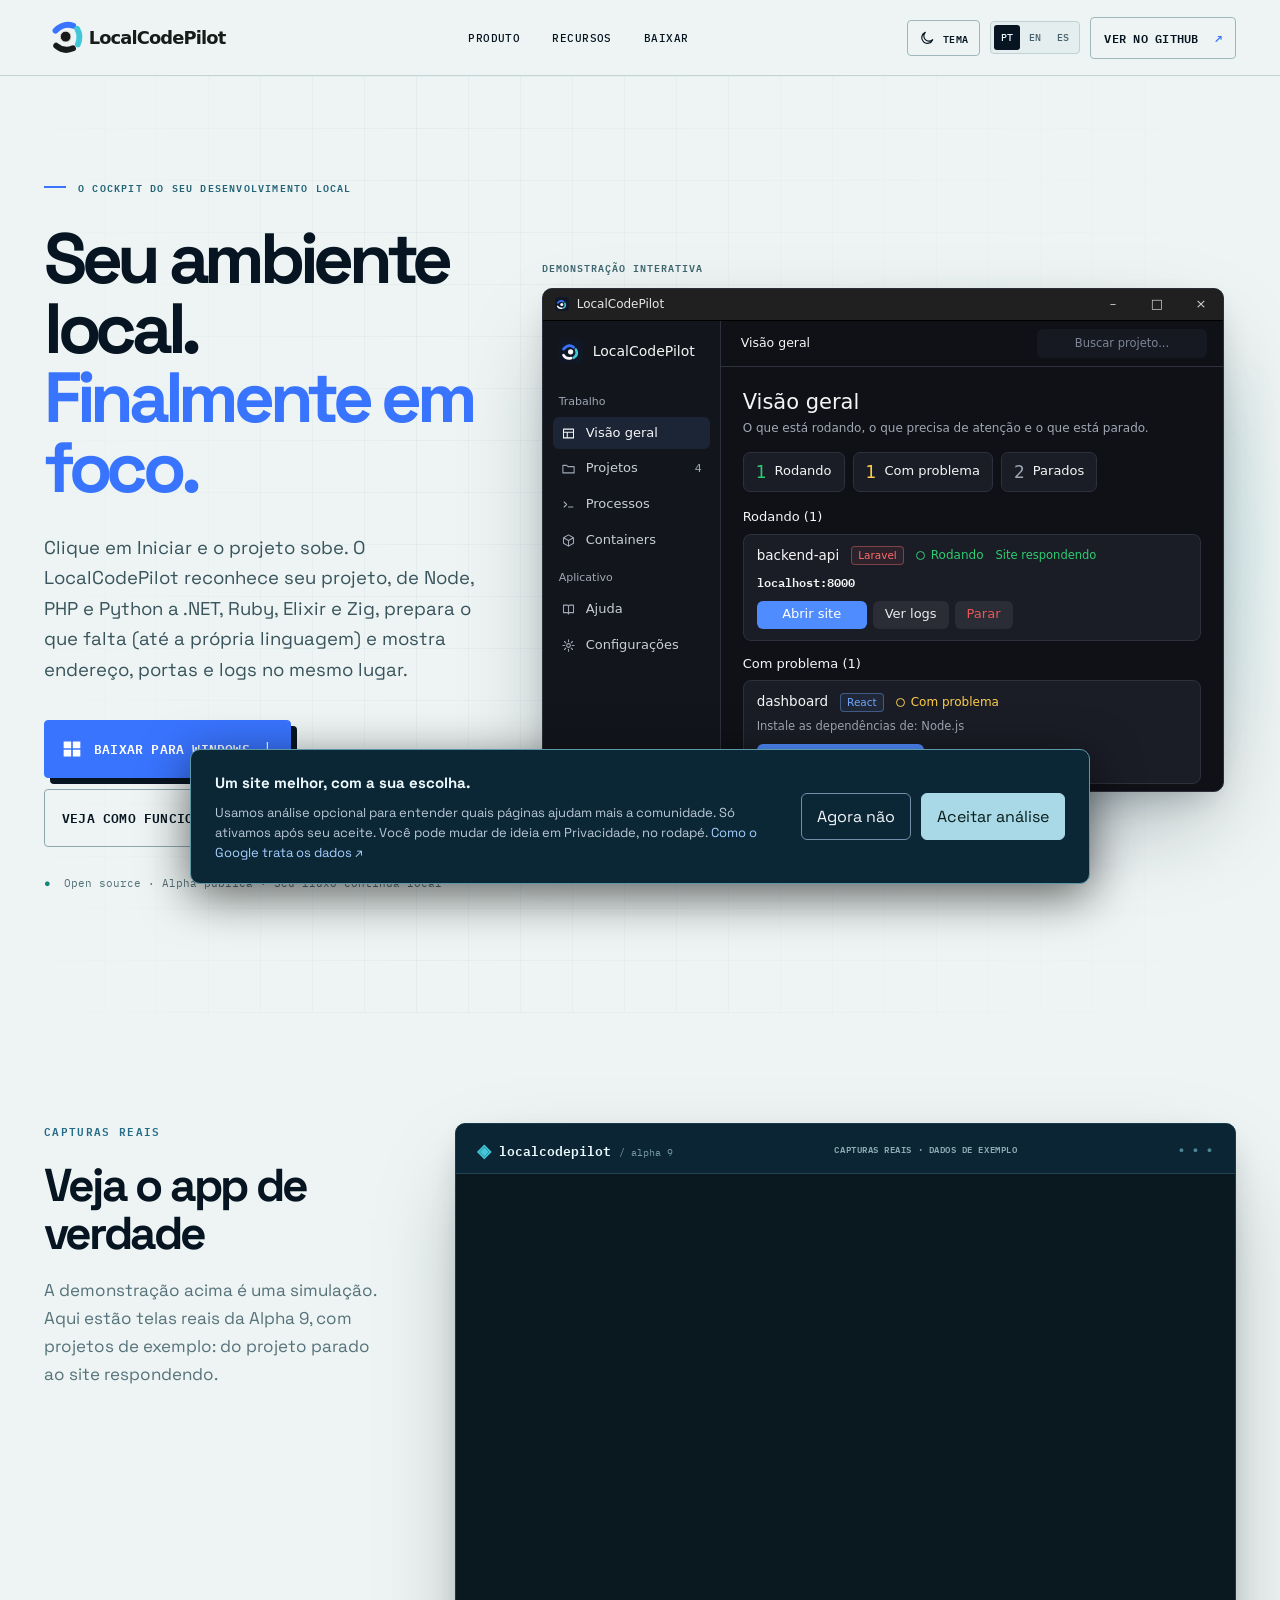
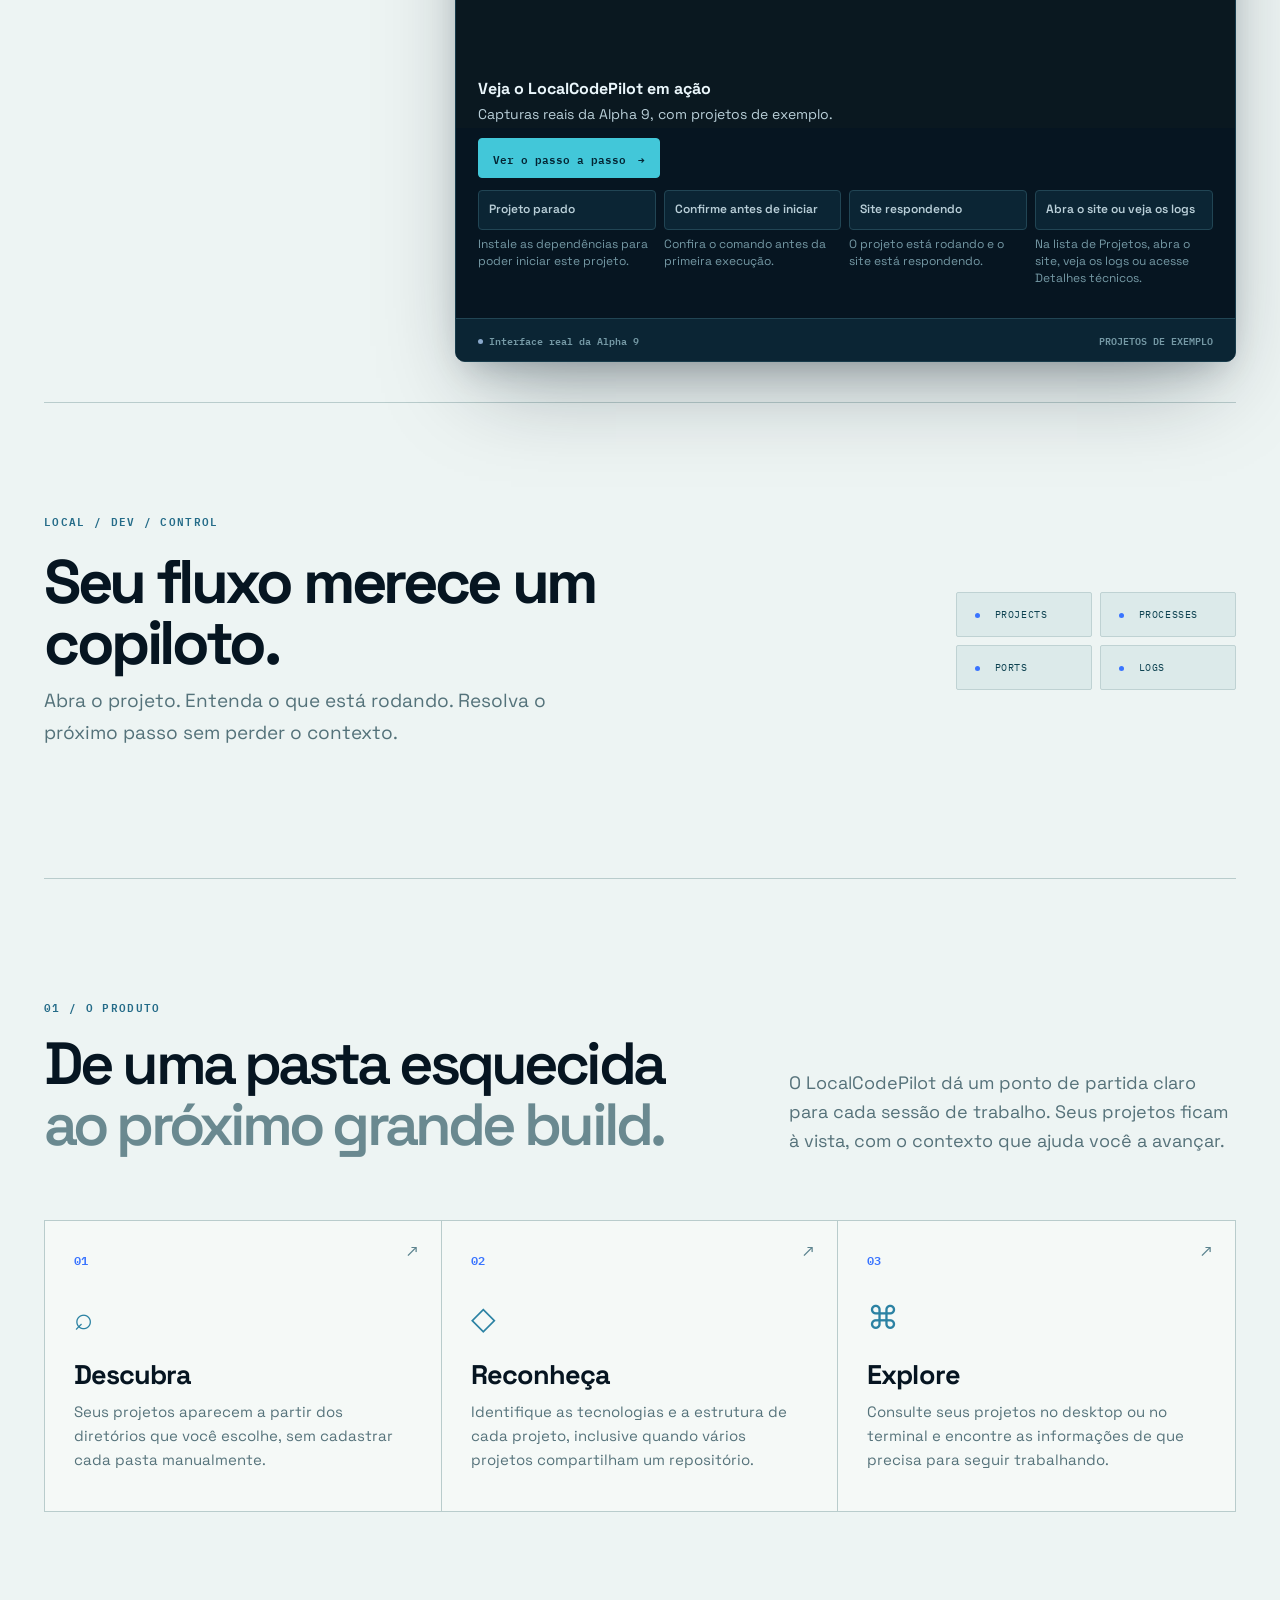
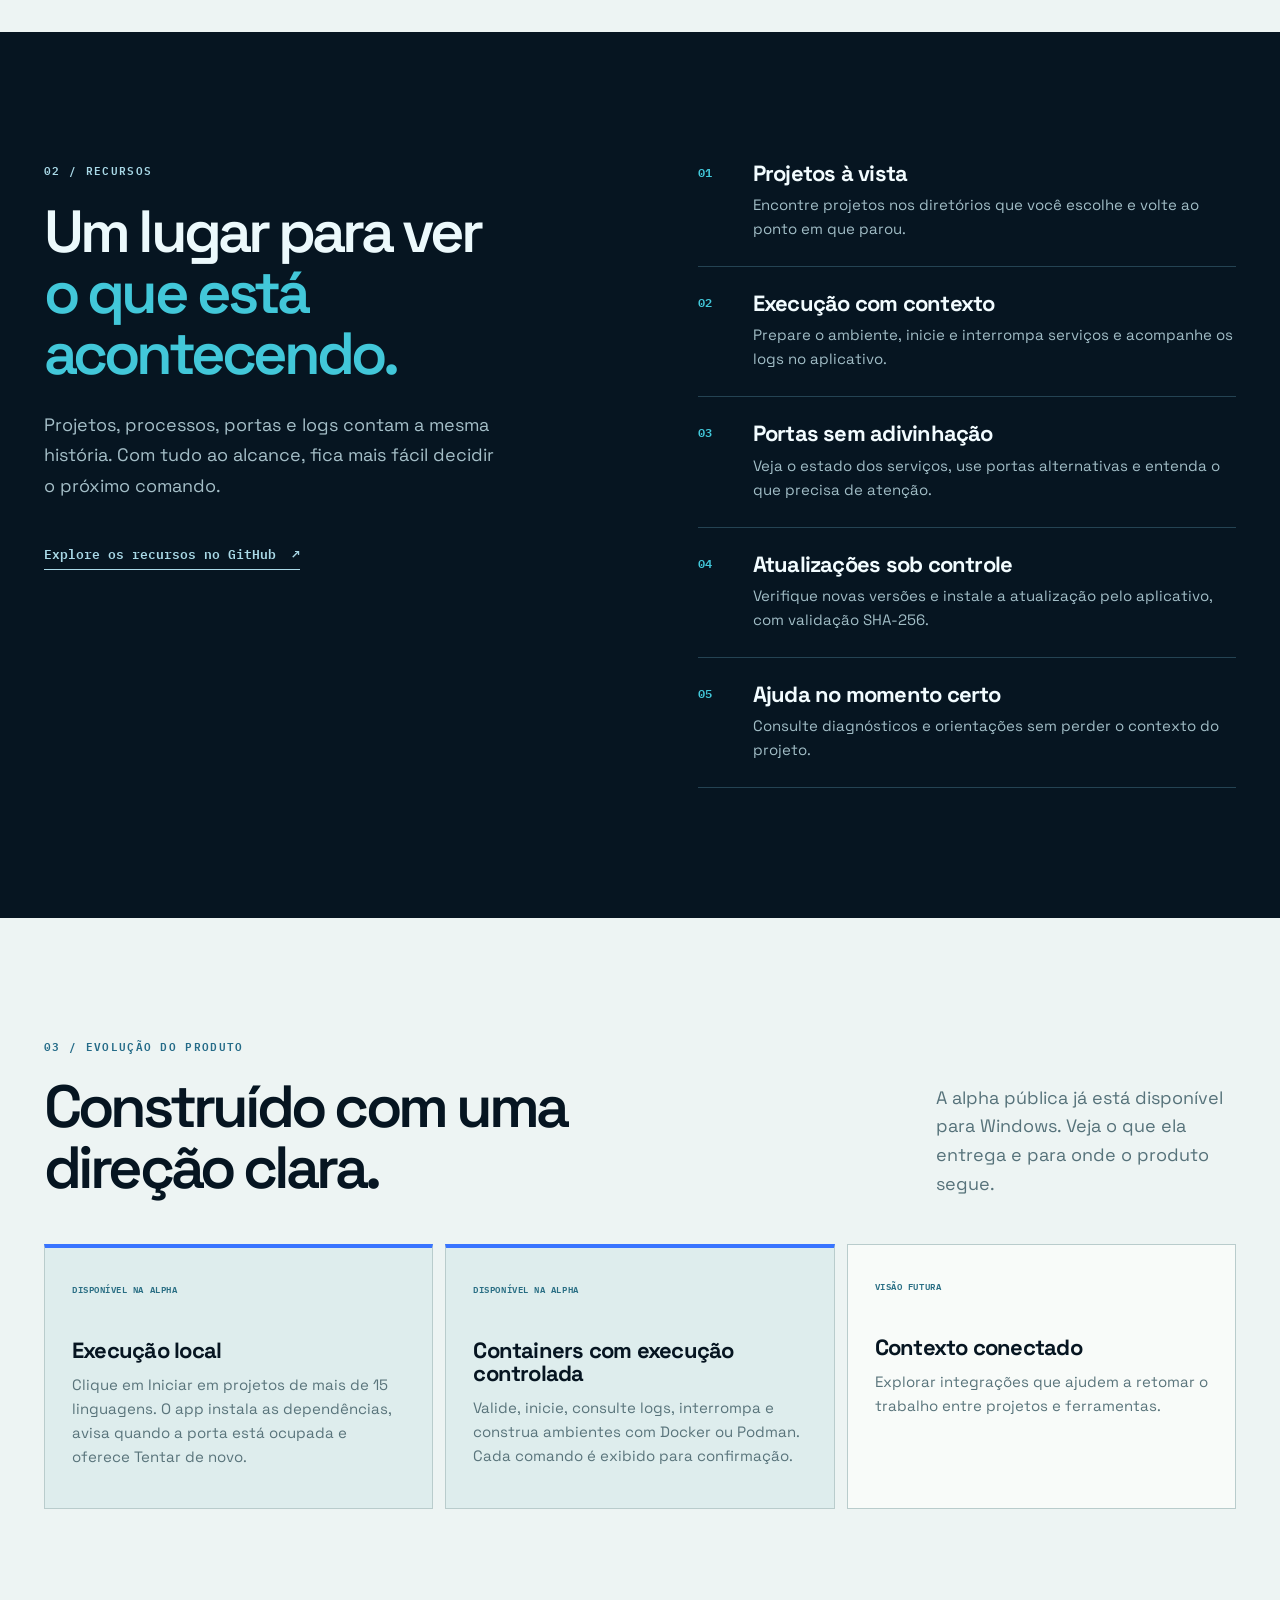
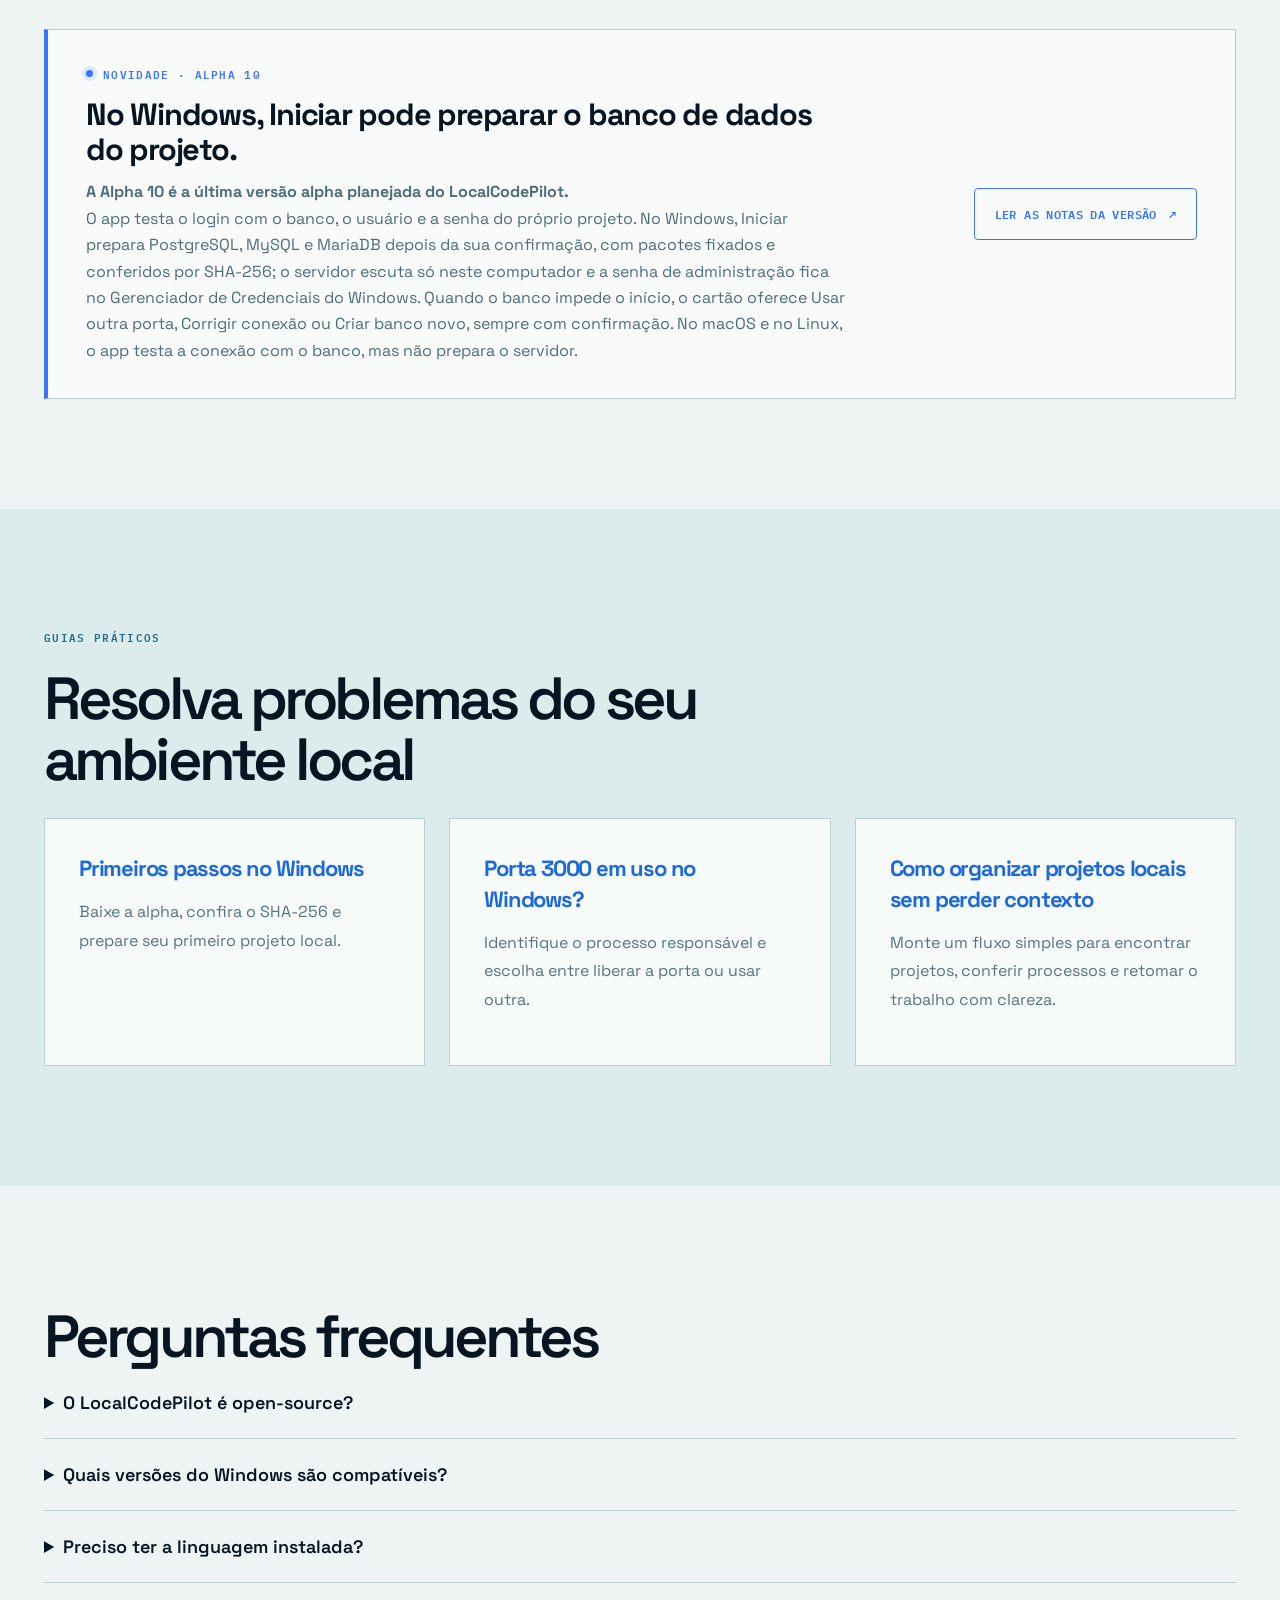
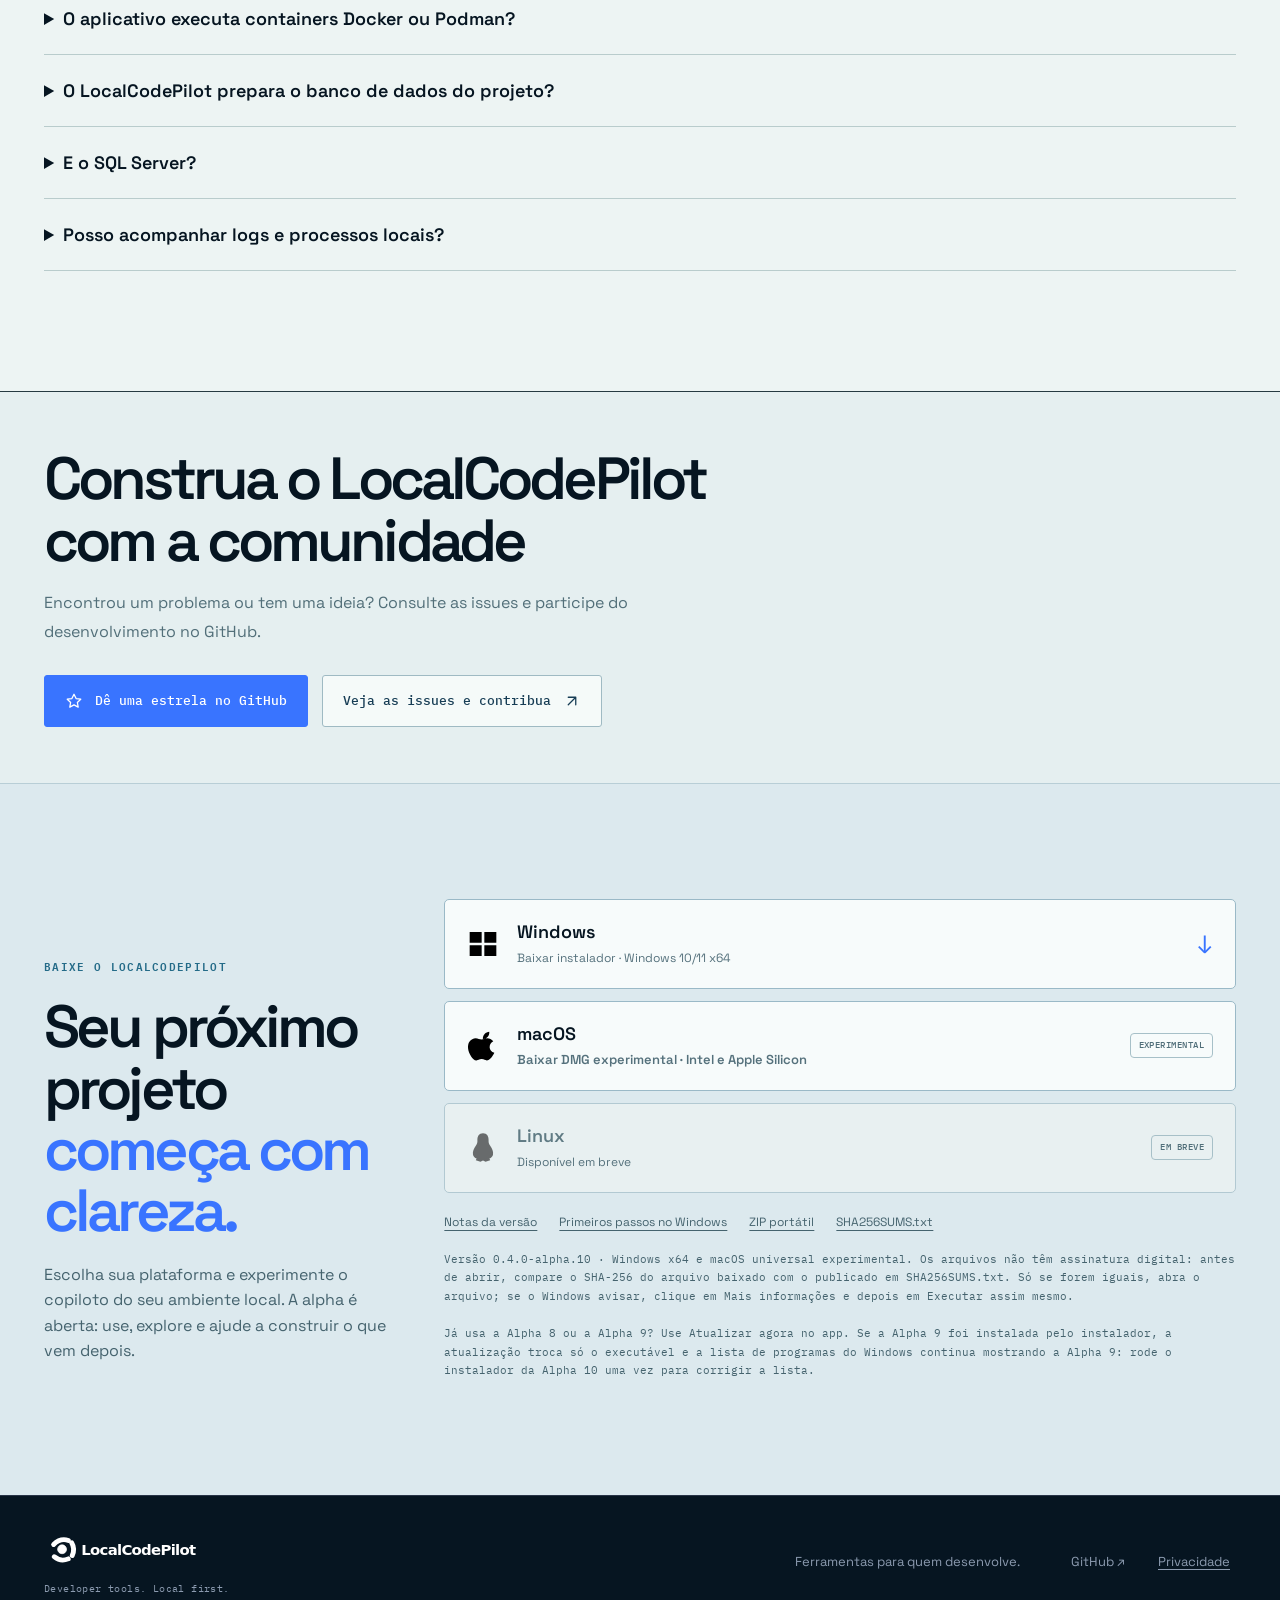
==== commit 7cb2ac12: "content: tira o aviso de Mac não testado dos downloads Pedido do fundador. Mantém "macOS universal e" ====
--- a/index.html
+++ b/index.html
@@ -165,7 +165,7 @@
       <a class="platform-card platform-available platform-download" href="https://github.com/cjulio1993/LocalCodePilot/releases/download/v0.4.0-alpha.10/LocalCodePilot-0.4.0-alpha.10-macos-universal.dmg" target="_blank" rel="noopener noreferrer"><img src="macos.svg" alt="" width="32" height="32"><span class="platform-copy"><strong>macOS</strong><span>Baixar DMG experimental · Intel e Apple Silicon</span></span><span class="platform-badge">EXPERIMENTAL</span></a>
       <div class="platform-card platform-soon"><img src="linux.svg" alt="" width="32" height="32"><span class="platform-copy"><strong>Linux</strong><span>Disponível em breve</span></span><span class="platform-badge">EM BREVE</span></div>
       <div class="download-details"><a href="https://github.com/cjulio1993/LocalCodePilot/releases/tag/v0.4.0-alpha.10" target="_blank" rel="noopener noreferrer">Notas da versão</a><a href="docs/primeiros-passos/">Primeiros passos no Windows</a><a href="https://github.com/cjulio1993/LocalCodePilot/releases/download/v0.4.0-alpha.10/LocalCodePilot-0.4.0-alpha.10-windows-x64.zip" target="_blank" rel="noopener noreferrer">ZIP portátil</a><a href="https://github.com/cjulio1993/LocalCodePilot/releases/download/v0.4.0-alpha.10/SHA256SUMS.txt" target="_blank" rel="noopener noreferrer">SHA256SUMS.txt</a></div>
-      <small>Versão 0.4.0-alpha.10 · Windows x64 e macOS universal experimental, ainda não testado num Mac real nesta versão. Os arquivos não têm assinatura digital: antes de abrir, compare o SHA-256 do arquivo baixado com o publicado em SHA256SUMS.txt. Só se forem iguais, abra o arquivo; se o Windows avisar, clique em Mais informações e depois em Executar assim mesmo.</small>
+      <small>Versão 0.4.0-alpha.10 · Windows x64 e macOS universal experimental. Os arquivos não têm assinatura digital: antes de abrir, compare o SHA-256 do arquivo baixado com o publicado em SHA256SUMS.txt. Só se forem iguais, abra o arquivo; se o Windows avisar, clique em Mais informações e depois em Executar assim mesmo.</small>
       <small>Já usa a Alpha 8 ou a Alpha 9? Use Atualizar agora no app. Se a Alpha 9 foi instalada pelo instalador, a atualização troca só o executável e a lista de programas do Windows continua mostrando a Alpha 9: rode o instalador da Alpha 10 uma vez para corrigir a lista.</small></div></div></section>
   </main>
   <footer class="site-footer"><div class="wrap footer-inner"><div class="footer-brand"><img src="logo.svg" alt="LocalCodePilot"><p>Developer tools. Local first.</p></div><p class="footer-mission">Ferramentas para quem desenvolve.</p><a href="https://github.com/cjulio1993/LocalCodePilot" target="_blank" rel="noopener noreferrer">GitHub ↗</a><button class="privacy-link" id="privacy-settings" type="button">Privacidade</button></div></footer>
